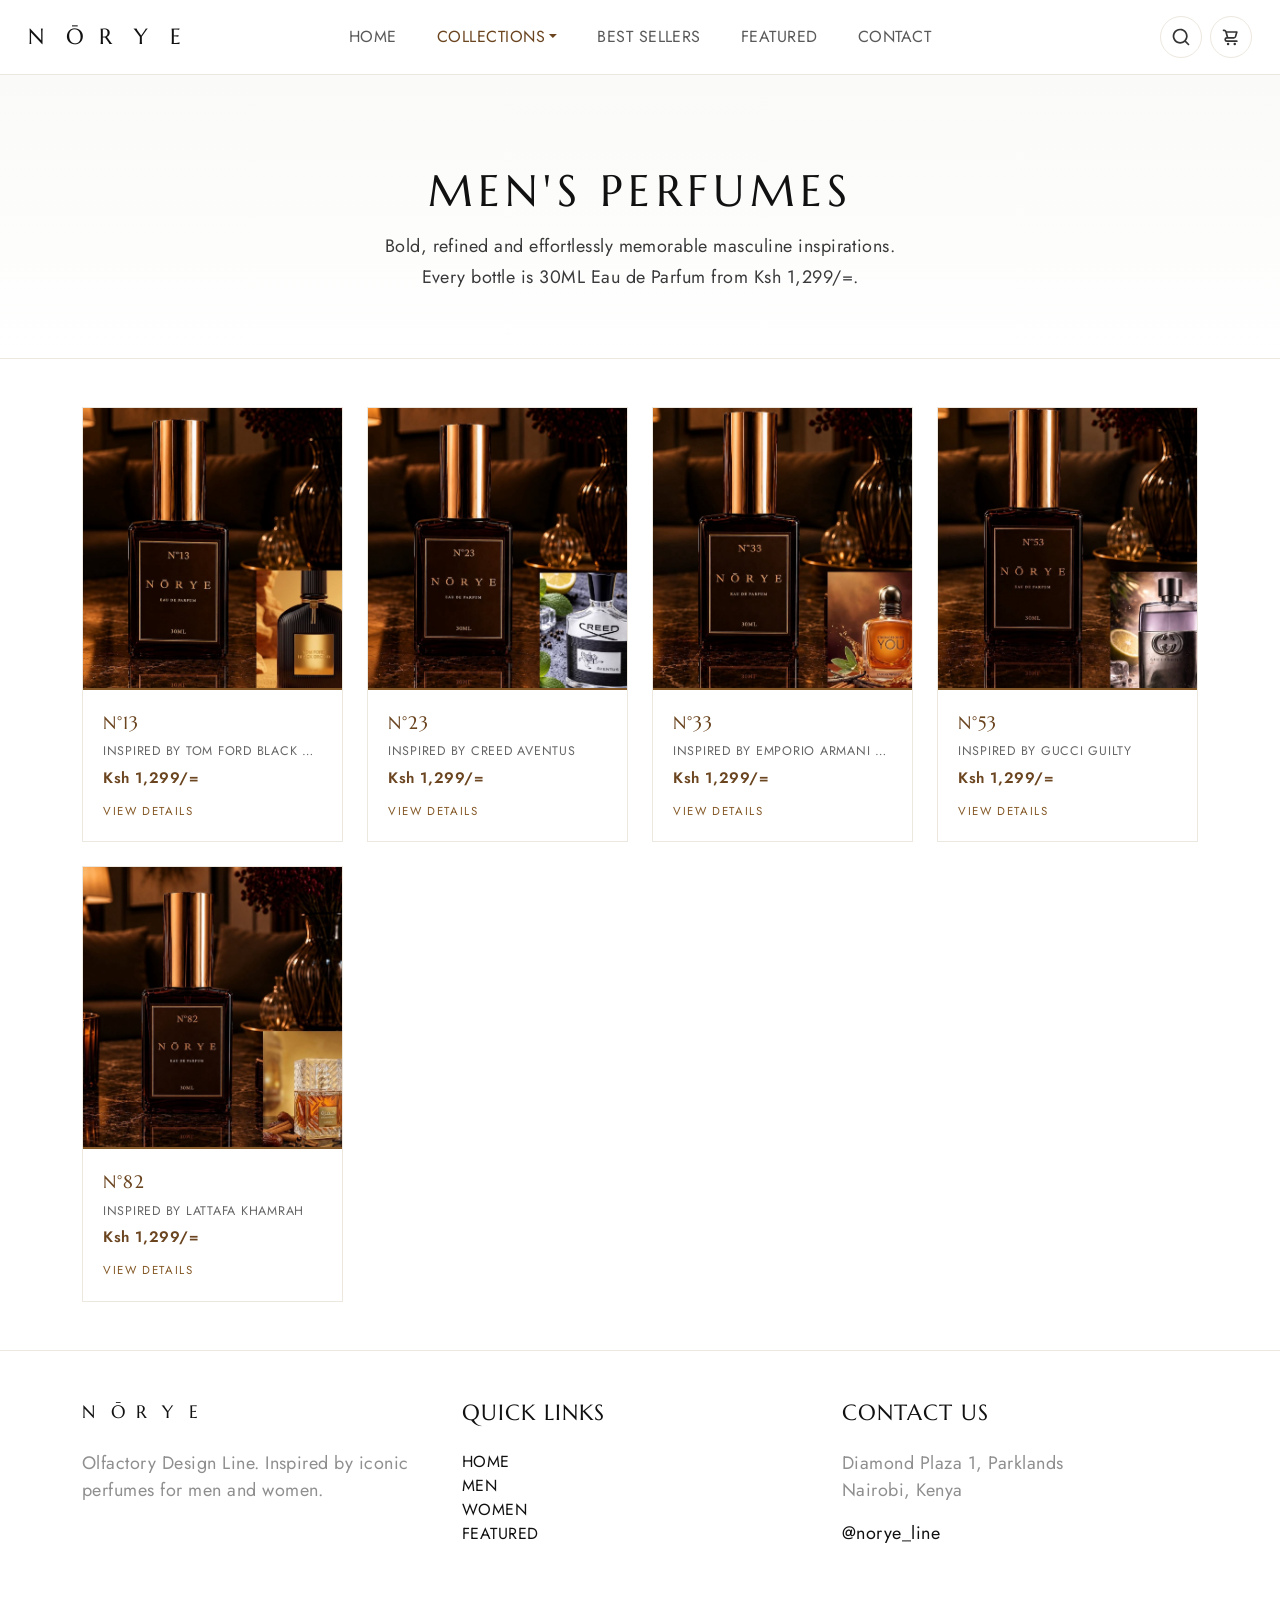
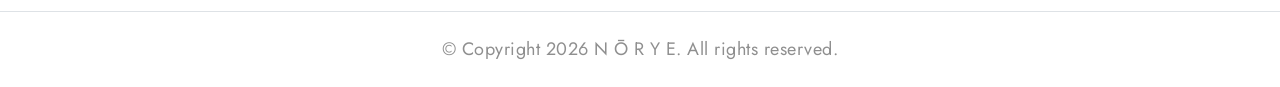
==== men.html @ 37f626be "Fix navbar layout and remove N92 product. Center nav links on one row with logo left and icons right" ====
<!DOCTYPE html>
<html lang="en">

<head>
  <title>Men's Perfumes | N Ō R Y E</title>
  <meta charset="utf-8">
  <meta http-equiv="X-UA-Compatible" content="IE=edge">
  <meta name="viewport" content="width=device-width, initial-scale=1.0">
  <meta name="description" content="Shop N Ō R Y E men's perfumes. Bold, refined inspirations from Ksh 1,299. 30ML Eau de Parfum.">
  <link href="https://cdn.jsdelivr.net/npm/bootstrap@5.3.0-alpha3/dist/css/bootstrap.min.css" rel="stylesheet"
    integrity="sha384-KK94CHFLLe+nY2dmCWGMq91rCGa5gtU4mk92HdvYe+M/SXH301p5ILy+dN9+nJOZ" crossorigin="anonymous">
  <link rel="stylesheet" type="text/css" href="css/vendor.css">
  <link rel="stylesheet" href="https://cdn.jsdelivr.net/npm/swiper@9/swiper-bundle.min.css" />
  <link rel="stylesheet" type="text/css" href="style.css">
  <link rel="preconnect" href="https://fonts.googleapis.com">
  <link rel="preconnect" href="https://fonts.gstatic.com" crossorigin>
  <link href="https://fonts.googleapis.com/css2?family=Jost:ital,wght@0,300;0,400;0,500;0,700;1,300;1,400;1,500;1,700&family=Marcellus&display=swap" rel="stylesheet">
</head>

<body class="collection-page" data-collection="men">
  <svg xmlns="http://www.w3.org/2000/svg" style="display: none;">
    <defs>
      <symbol xmlns="http://www.w3.org/2000/svg" id="cart" viewBox="0 0 24 24">
        <path fill="currentColor" d="M8.5 19a1.5 1.5 0 1 0 1.5 1.5A1.5 1.5 0 0 0 8.5 19ZM19 16H7a1 1 0 0 1 0-2h8.491a3.013 3.013 0 0 0 2.885-2.176l1.585-5.55A1 1 0 0 0 19 5H6.74a3.007 3.007 0 0 0-2.82-2H3a1 1 0 0 0 0 2h.921a1.005 1.005 0 0 1 .962.725l.155.545v.005l1.641 5.742A3 3 0 0 0 7 18h12a1 1 0 0 0 0-2Zm-1.326-9l-1.22 4.274a1.005 1.005 0 0 1-.963.726H8.754l-.255-.892L7.326 7ZM16.5 19a1.5 1.5 0 1 0 1.5 1.5a1.5 1.5 0 0 0-1.5-1.5Z" />
      </symbol>
      <symbol xmlns="http://www.w3.org/2000/svg" id="search" viewBox="0 0 24 24">
        <path fill="currentColor" d="M21.71 20.29L18 16.61A9 9 0 1 0 16.61 18l3.68 3.68a1 1 0 0 0 1.42 0a1 1 0 0 0 0-1.39ZM11 18a7 7 0 1 1 7-7a7 7 0 0 1-7 7Z" />
      </symbol>
      <symbol xmlns="http://www.w3.org/2000/svg" id="instagram" viewBox="0 0 15 15">
        <path fill="none" stroke="currentColor" d="M11 3.5h1M4.5.5h6a4 4 0 0 1 4 4v6a4 4 0 0 1-4 4h-6a4 4 0 0 1-4-4v-6a4 4 0 0 1 4-4Zm3 10a3 3 0 1 1 0-6a3 3 0 0 1 0 6Z" />
      </symbol>
    </defs>
  </svg>

  <div class="search-popup">
    <div class="search-popup-container">
      <button type="button" class="search-popup-close" aria-label="Close search">&times;</button>
      <form role="search" method="get" class="norye-search-form" action="">
        <input type="search" id="search-form" class="form-control" placeholder="Search perfumes..." value="" name="s" />
        <button type="submit" class="search-submit" aria-label="Search">
          <svg width="20" height="20"><use xlink:href="#search"></use></svg>
        </button>
      </form>
      <h5 class="cat-list-title">Browse Scents</h5>
      <ul class="cat-list" id="search-product-list"></ul>
    </div>
  </div>

  <div class="offcanvas offcanvas-end norye-cart-panel" data-bs-scroll="true" data-bs-backdrop="false" tabindex="-1" id="offcanvasCart" aria-labelledby="cartOffcanvasLabel">
    <div class="offcanvas-header">
      <h5 class="offcanvas-title text-uppercase" id="cartOffcanvasLabel">Your Cart</h5>
      <button type="button" class="btn-close" data-bs-dismiss="offcanvas" aria-label="Close"></button>
    </div>
    <div class="offcanvas-body d-flex flex-column">
      <div id="cart-empty" class="text-center py-4">Your cart is empty</div>
      <ul class="list-group mb-3" id="cart-items-list"></ul>
      <div id="cart-footer" class="norye-cart-footer" style="display: none;">
        <form id="cart-checkout-form" class="norye-checkout-form">
          <input type="text" id="checkout-name" class="form-control" placeholder="Full name" required>
          <input type="tel" id="checkout-phone" class="form-control" placeholder="Phone (WhatsApp)" required>
          <input type="text" id="checkout-location" class="form-control" placeholder="Delivery location" required>
          <textarea id="checkout-notes" class="form-control" rows="2" placeholder="Notes (optional)"></textarea>
        </form>
        <p id="checkout-error" class="norye-checkout-error" role="alert"></p>
        <div class="d-flex justify-content-between mb-3 px-1">
          <span>Total (KES)</span>
          <strong id="cart-total">Ksh 0</strong>
        </div>
        <button type="button" id="cart-order-btn" class="btn btn-norye-gold w-100">Order on WhatsApp</button>
      </div>
    </div>
  </div>

  <nav class="navbar navbar-expand-lg bg-light text-uppercase fs-6 p-3 border-bottom align-items-center">
    <div class="container-fluid">
      <div class="norye-navbar-inner">
        <a class="navbar-brand" href="index.html">
          <span class="norye-logo">N <span class="norye-o">Ō</span> R Y E</span>
        </a>
        <ul class="navbar-nav norye-navbar-center d-none d-lg-flex">
          <li class="nav-item"><a class="nav-link" href="index.html#billboard">Home</a></li>
          <li class="nav-item dropdown">
            <a class="nav-link dropdown-toggle active" href="#" role="button" data-bs-toggle="dropdown" aria-expanded="false">Collections</a>
            <ul class="dropdown-menu">
              <li><a class="dropdown-item active" href="men.html">Men</a></li>
              <li><a class="dropdown-item" href="women.html">Women</a></li>
            </ul>
          </li>
          <li class="nav-item"><a class="nav-link" href="index.html#best-sellers">Best Sellers</a></li>
          <li class="nav-item"><a class="nav-link" href="index.html#featured">Featured</a></li>
          <li class="nav-item"><a class="nav-link" href="index.html#footer">Contact</a></li>
        </ul>
        <div class="norye-navbar-actions">
          <button class="navbar-toggler d-lg-none" type="button" data-bs-toggle="offcanvas" data-bs-target="#offcanvasNavbar" aria-controls="offcanvasNavbar">
            <span class="navbar-toggler-icon"></span>
          </button>
          <ul class="list-unstyled d-flex m-0 align-items-center gap-2 norye-nav-actions">
            <li class="norye-nav-action">
              <button type="button" class="norye-nav-btn search-button" aria-label="Search">
                <svg width="20" height="20" viewBox="0 0 24 24"><use xlink:href="#search"></use></svg>
              </button>
            </li>
            <li class="norye-nav-action">
              <button type="button" class="norye-nav-btn" data-bs-toggle="offcanvas" data-bs-target="#offcanvasCart" aria-controls="offcanvasCart" aria-label="Cart">
                <svg width="20" height="20" viewBox="0 0 24 24"><use xlink:href="#cart"></use></svg>
                <span class="norye-nav-badge cart-count"></span>
              </button>
            </li>
          </ul>
        </div>
      </div>
    </div>
    <div class="offcanvas offcanvas-end d-lg-none" tabindex="-1" id="offcanvasNavbar" aria-labelledby="offcanvasNavbarLabel">
      <div class="offcanvas-header">
        <h5 class="offcanvas-title" id="offcanvasNavbarLabel">Menu</h5>
        <button type="button" class="btn-close text-reset" data-bs-dismiss="offcanvas" aria-label="Close"></button>
      </div>
      <div class="offcanvas-body">
        <ul class="navbar-nav gap-1">
          <li class="nav-item"><a class="nav-link" href="index.html#billboard">Home</a></li>
          <li class="nav-item">
            <span class="nav-link text-muted small">Collections</span>
          </li>
          <li class="nav-item ps-3"><a class="nav-link active" href="men.html">Men</a></li>
          <li class="nav-item ps-3"><a class="nav-link" href="women.html">Women</a></li>
          <li class="nav-item"><a class="nav-link" href="index.html#best-sellers">Best Sellers</a></li>
          <li class="nav-item"><a class="nav-link" href="index.html#featured">Featured</a></li>
          <li class="nav-item"><a class="nav-link" href="index.html#footer">Contact</a></li>
        </ul>
      </div>
    </div>
  </nav>

  <section class="norye-collection-hero">
    <div class="container">
      <div class="row justify-content-center text-center">
        <div class="col-lg-8" data-aos="fade-up">
          <h1 class="text-uppercase">Men's Perfumes</h1>
          <p class="mx-auto norye-body-copy">Bold, refined and effortlessly memorable masculine inspirations. Every bottle is 30ML Eau de Parfum from Ksh 1,299/=.</p>
        </div>
      </div>
    </div>
  </section>

  <section class="norye-section">
    <div class="container">
      <div class="row g-4" id="collection-grid"></div>
    </div>
  </section>

  <footer id="footer" class="mt-0 border-top" style="border-color: var(--norye-border) !important;">
    <div class="container">
      <div class="row d-flex flex-wrap justify-content-between py-5">
        <div class="col-md-4 col-sm-6">
          <div class="footer-menu footer-menu-001">
            <div class="footer-intro mb-4">
              <a href="index.html"><span class="norye-logo norye-logo-footer">N <span class="norye-o">Ō</span> R Y E</span></a>
            </div>
            <p>Olfactory Design Line. Inspired by iconic perfumes for men and women.</p>
          </div>
        </div>
        <div class="col-md-4 col-sm-6">
          <div class="footer-menu footer-menu-002">
            <h5 class="widget-title text-uppercase mb-4">Quick Links</h5>
            <ul class="menu-list list-unstyled text-uppercase border-animation-left fs-6">
              <li class="menu-item"><a href="index.html#billboard" class="item-anchor">Home</a></li>
              <li class="menu-item"><a href="men.html" class="item-anchor">Men</a></li>
              <li class="menu-item"><a href="women.html" class="item-anchor">Women</a></li>
              <li class="menu-item"><a href="index.html#featured" class="item-anchor">Featured</a></li>
            </ul>
          </div>
        </div>
        <div class="col-md-4 col-sm-6">
          <div class="footer-menu footer-menu-004 border-animation-left">
            <h5 class="widget-title text-uppercase mb-4">Contact Us</h5>
            <p>Diamond Plaza 1, Parklands<br>Nairobi, Kenya</p>
            <p><a href="https://www.instagram.com/norye_line/" target="_blank" rel="noopener" class="item-anchor">@norye_line</a></p>
          </div>
        </div>
      </div>
    </div>
    <div class="border-top py-4">
      <div class="container">
        <p class="mb-0 text-center">© Copyright 2026 N Ō R Y E. All rights reserved.</p>
      </div>
    </div>
  </footer>

  <script src="js/jquery.min.js"></script>
  <script src="js/plugins.js"></script>
  <script src="js/SmoothScroll.js"></script>
  <script src="https://cdn.jsdelivr.net/npm/bootstrap@5.3.0-alpha3/dist/js/bootstrap.bundle.min.js"
    integrity="sha384-ENjdO4Dr2bkBIFxQpeoTz1HIcje39Wm4jDKdf19U8gI4ddQ3GYNS7NTKfAdVQSZe" crossorigin="anonymous"></script>
  <script src="js/products.js"></script>
  <script src="js/norye.js"></script>
  <script src="js/script.min.js"></script>
</body>

</html>
---- css/vendor.css ----
/*
- Jarallax
- Chocolat
*/

/*--------------------------------------------------------------
/** Jarallax
--------------------------------------------------------------*/
.jarallax {
  position: relative;
  z-index: 0;
  min-height: 420px;
}

.jarallax>.jarallax-img {
  position: absolute;
  object-fit: cover;
  top: 0;
  left: 0;
  width: 100%;
  height: 100%;
  z-index: -1;
}

.jarallax-keep-img {
  position: relative;
  z-index: 0;
}

.jarallax-keep-img>.jarallax-img {
  position: relative;
  display: block;
  max-width: 100%;
  height: auto;
  z-index: -100;
}


/*--------------------------------------------------------------
/** Colorbox Lightbox
--------------------------------------------------------------*/
/*
    Colorbox Core Style:
    The following CSS is consistent between example themes and should not be altered.
*/
#colorbox, #cboxOverlay, #cboxWrapper{position:absolute; top:0; left:0; z-index:9999; overflow:hidden; -webkit-transform: translate3d(0,0,0);}
#cboxWrapper {max-width:none;}
#cboxOverlay{position:fixed; width:100%; height:100%;}
#cboxMiddleLeft, #cboxBottomLeft{clear:left;}
#cboxContent{position:relative;}
#cboxLoadedContent{overflow:auto; -webkit-overflow-scrolling: touch;}
#cboxTitle{margin:0;}
#cboxLoadingOverlay, #cboxLoadingGraphic{position:absolute; top:0; left:0; width:100%; height:100%;}
#cboxPrevious, #cboxNext, #cboxClose, #cboxSlideshow{cursor:pointer;}
.cboxPhoto{float:left; margin:auto; border:0; display:block; max-width:none; -ms-interpolation-mode:bicubic;}
.cboxIframe{width:100%; height:100%; display:block; border:0; padding:0; margin:0;}
#colorbox, #cboxContent, #cboxLoadedContent{box-sizing:content-box; -moz-box-sizing:content-box; -webkit-box-sizing:content-box;}

/* 
    User Style:
    Change the following styles to modify the appearance of Colorbox.  They are
    ordered & tabbed in a way that represents the nesting of the generated HTML.
*/
#cboxOverlay{background:#000;}
#colorbox{outline:0;}
#cboxContent{margin-top:20px;background:#000;}
.cboxIframe{background:#fff;}
#cboxError{padding:50px; border:1px solid #ccc;}
#cboxLoadedContent{border:5px solid #000; background:#fff;}
#cboxTitle{position:absolute; top:-20px; left:0; color:#ccc;}
#cboxCurrent{position:absolute; top:-20px; right:0px; color:#ccc;}
#cboxLoadingGraphic{background:url(../images/colorbox/loading.gif) no-repeat center center;}

/* these elements are buttons, and may need to have additional styles reset to avoid unwanted base styles */
#cboxPrevious, #cboxNext, #cboxSlideshow, #cboxClose {border:0; padding:0; margin:0; overflow:visible; width:auto; background:none; }

/* avoid outlines on :active (mouseclick), but preserve outlines on :focus (tabbed navigating) */
#cboxPrevious:active, #cboxNext:active, #cboxSlideshow:active, #cboxClose:active {outline:0;}

#cboxSlideshow{position:absolute; top:-20px; right:90px; color:#fff;}
#cboxPrevious{position:absolute; top:50%; left:5px; margin-top:-32px; background:url(../images/colorbox/controls.png) no-repeat top left; width:28px; height:65px; text-indent:-9999px;}
#cboxPrevious:hover{background-position:bottom left;}
#cboxNext{position:absolute; top:50%; right:5px; margin-top:-32px; background:url(../images/colorbox/controls.png) no-repeat top right; width:28px; height:65px; text-indent:-9999px;}
#cboxNext:hover{background-position:bottom right;}
#cboxClose{position:absolute; top:5px; right:5px; display:block; background:url(../images/colorbox/controls.png) no-repeat top center; width:38px; height:19px; text-indent:-9999px;}
#cboxClose:hover{background-position:bottom center;}


/* AOS  */

[data-aos][data-aos][data-aos-duration="50"],body[data-aos-duration="50"] [data-aos]{transition-duration:50ms}[data-aos][data-aos][data-aos-delay="50"],body[data-aos-delay="50"] [data-aos]{transition-delay:0}[data-aos][data-aos][data-aos-delay="50"].aos-animate,body[data-aos-delay="50"] [data-aos].aos-animate{transition-delay:50ms}[data-aos][data-aos][data-aos-duration="100"],body[data-aos-duration="100"] [data-aos]{transition-duration:.1s}[data-aos][data-aos][data-aos-delay="100"],body[data-aos-delay="100"] [data-aos]{transition-delay:0}[data-aos][data-aos][data-aos-delay="100"].aos-animate,body[data-aos-delay="100"] [data-aos].aos-animate{transition-delay:.1s}[data-aos][data-aos][data-aos-duration="150"],body[data-aos-duration="150"] [data-aos]{transition-duration:.15s}[data-aos][data-aos][data-aos-delay="150"],body[data-aos-delay="150"] [data-aos]{transition-delay:0}[data-aos][data-aos][data-aos-delay="150"].aos-animate,body[data-aos-delay="150"] [data-aos].aos-animate{transition-delay:.15s}[data-aos][data-aos][data-aos-duration="200"],body[data-aos-duration="200"] [data-aos]{transition-duration:.2s}[data-aos][data-aos][data-aos-delay="200"],body[data-aos-delay="200"] [data-aos]{transition-delay:0}[data-aos][data-aos][data-aos-delay="200"].aos-animate,body[data-aos-delay="200"] [data-aos].aos-animate{transition-delay:.2s}[data-aos][data-aos][data-aos-duration="250"],body[data-aos-duration="250"] [data-aos]{transition-duration:.25s}[data-aos][data-aos][data-aos-delay="250"],body[data-aos-delay="250"] [data-aos]{transition-delay:0}[data-aos][data-aos][data-aos-delay="250"].aos-animate,body[data-aos-delay="250"] [data-aos].aos-animate{transition-delay:.25s}[data-aos][data-aos][data-aos-duration="300"],body[data-aos-duration="300"] [data-aos]{transition-duration:.3s}[data-aos][data-aos][data-aos-delay="300"],body[data-aos-delay="300"] [data-aos]{transition-delay:0}[data-aos][data-aos][data-aos-delay="300"].aos-animate,body[data-aos-delay="300"] [data-aos].aos-animate{transition-delay:.3s}[data-aos][data-aos][data-aos-duration="350"],body[data-aos-duration="350"] [data-aos]{transition-duration:.35s}[data-aos][data-aos][data-aos-delay="350"],body[data-aos-delay="350"] [data-aos]{transition-delay:0}[data-aos][data-aos][data-aos-delay="350"].aos-animate,body[data-aos-delay="350"] [data-aos].aos-animate{transition-delay:.35s}[data-aos][data-aos][data-aos-duration="400"],body[data-aos-duration="400"] [data-aos]{transition-duration:.4s}[data-aos][data-aos][data-aos-delay="400"],body[data-aos-delay="400"] [data-aos]{transition-delay:0}[data-aos][data-aos][data-aos-delay="400"].aos-animate,body[data-aos-delay="400"] [data-aos].aos-animate{transition-delay:.4s}[data-aos][data-aos][data-aos-duration="450"],body[data-aos-duration="450"] [data-aos]{transition-duration:.45s}[data-aos][data-aos][data-aos-delay="450"],body[data-aos-delay="450"] [data-aos]{transition-delay:0}[data-aos][data-aos][data-aos-delay="450"].aos-animate,body[data-aos-delay="450"] [data-aos].aos-animate{transition-delay:.45s}[data-aos][data-aos][data-aos-duration="500"],body[data-aos-duration="500"] [data-aos]{transition-duration:.5s}[data-aos][data-aos][data-aos-delay="500"],body[data-aos-delay="500"] [data-aos]{transition-delay:0}[data-aos][data-aos][data-aos-delay="500"].aos-animate,body[data-aos-delay="500"] [data-aos].aos-animate{transition-delay:.5s}[data-aos][data-aos][data-aos-duration="550"],body[data-aos-duration="550"] [data-aos]{transition-duration:.55s}[data-aos][data-aos][data-aos-delay="550"],body[data-aos-delay="550"] [data-aos]{transition-delay:0}[data-aos][data-aos][data-aos-delay="550"].aos-animate,body[data-aos-delay="550"] [data-aos].aos-animate{transition-delay:.55s}[data-aos][data-aos][data-aos-duration="600"],body[data-aos-duration="600"] [data-aos]{transition-duration:.6s}[data-aos][data-aos][data-aos-delay="600"],body[data-aos-delay="600"] [data-aos]{transition-delay:0}[data-aos][data-aos][data-aos-delay="600"].aos-animate,body[data-aos-delay="600"] [data-aos].aos-animate{transition-delay:.6s}[data-aos][data-aos][data-aos-duration="650"],body[data-aos-duration="650"] [data-aos]{transition-duration:.65s}[data-aos][data-aos][data-aos-delay="650"],body[data-aos-delay="650"] [data-aos]{transition-delay:0}[data-aos][data-aos][data-aos-delay="650"].aos-animate,body[data-aos-delay="650"] [data-aos].aos-animate{transition-delay:.65s}[data-aos][data-aos][data-aos-duration="700"],body[data-aos-duration="700"] [data-aos]{transition-duration:.7s}[data-aos][data-aos][data-aos-delay="700"],body[data-aos-delay="700"] [data-aos]{transition-delay:0}[data-aos][data-aos][data-aos-delay="700"].aos-animate,body[data-aos-delay="700"] [data-aos].aos-animate{transition-delay:.7s}[data-aos][data-aos][data-aos-duration="750"],body[data-aos-duration="750"] [data-aos]{transition-duration:.75s}[data-aos][data-aos][data-aos-delay="750"],body[data-aos-delay="750"] [data-aos]{transition-delay:0}[data-aos][data-aos][data-aos-delay="750"].aos-animate,body[data-aos-delay="750"] [data-aos].aos-animate{transition-delay:.75s}[data-aos][data-aos][data-aos-duration="800"],body[data-aos-duration="800"] [data-aos]{transition-duration:.8s}[data-aos][data-aos][data-aos-delay="800"],body[data-aos-delay="800"] [data-aos]{transition-delay:0}[data-aos][data-aos][data-aos-delay="800"].aos-animate,body[data-aos-delay="800"] [data-aos].aos-animate{transition-delay:.8s}[data-aos][data-aos][data-aos-duration="850"],body[data-aos-duration="850"] [data-aos]{transition-duration:.85s}[data-aos][data-aos][data-aos-delay="850"],body[data-aos-delay="850"] [data-aos]{transition-delay:0}[data-aos][data-aos][data-aos-delay="850"].aos-animate,body[data-aos-delay="850"] [data-aos].aos-animate{transition-delay:.85s}[data-aos][data-aos][data-aos-duration="900"],body[data-aos-duration="900"] [data-aos]{transition-duration:.9s}[data-aos][data-aos][data-aos-delay="900"],body[data-aos-delay="900"] [data-aos]{transition-delay:0}[data-aos][data-aos][data-aos-delay="900"].aos-animate,body[data-aos-delay="900"] [data-aos].aos-animate{transition-delay:.9s}[data-aos][data-aos][data-aos-duration="950"],body[data-aos-duration="950"] [data-aos]{transition-duration:.95s}[data-aos][data-aos][data-aos-delay="950"],body[data-aos-delay="950"] [data-aos]{transition-delay:0}[data-aos][data-aos][data-aos-delay="950"].aos-animate,body[data-aos-delay="950"] [data-aos].aos-animate{transition-delay:.95s}[data-aos][data-aos][data-aos-duration="1000"],body[data-aos-duration="1000"] [data-aos]{transition-duration:1s}[data-aos][data-aos][data-aos-delay="1000"],body[data-aos-delay="1000"] [data-aos]{transition-delay:0}[data-aos][data-aos][data-aos-delay="1000"].aos-animate,body[data-aos-delay="1000"] [data-aos].aos-animate{transition-delay:1s}[data-aos][data-aos][data-aos-duration="1050"],body[data-aos-duration="1050"] [data-aos]{transition-duration:1.05s}[data-aos][data-aos][data-aos-delay="1050"],body[data-aos-delay="1050"] [data-aos]{transition-delay:0}[data-aos][data-aos][data-aos-delay="1050"].aos-animate,body[data-aos-delay="1050"] [data-aos].aos-animate{transition-delay:1.05s}[data-aos][data-aos][data-aos-duration="1100"],body[data-aos-duration="1100"] [data-aos]{transition-duration:1.1s}[data-aos][data-aos][data-aos-delay="1100"],body[data-aos-delay="1100"] [data-aos]{transition-delay:0}[data-aos][data-aos][data-aos-delay="1100"].aos-animate,body[data-aos-delay="1100"] [data-aos].aos-animate{transition-delay:1.1s}[data-aos][data-aos][data-aos-duration="1150"],body[data-aos-duration="1150"] [data-aos]{transition-duration:1.15s}[data-aos][data-aos][data-aos-delay="1150"],body[data-aos-delay="1150"] [data-aos]{transition-delay:0}[data-aos][data-aos][data-aos-delay="1150"].aos-animate,body[data-aos-delay="1150"] [data-aos].aos-animate{transition-delay:1.15s}[data-aos][data-aos][data-aos-duration="1200"],body[data-aos-duration="1200"] [data-aos]{transition-duration:1.2s}[data-aos][data-aos][data-aos-delay="1200"],body[data-aos-delay="1200"] [data-aos]{transition-delay:0}[data-aos][data-aos][data-aos-delay="1200"].aos-animate,body[data-aos-delay="1200"] [data-aos].aos-animate{transition-delay:1.2s}[data-aos][data-aos][data-aos-duration="1250"],body[data-aos-duration="1250"] [data-aos]{transition-duration:1.25s}[data-aos][data-aos][data-aos-delay="1250"],body[data-aos-delay="1250"] [data-aos]{transition-delay:0}[data-aos][data-aos][data-aos-delay="1250"].aos-animate,body[data-aos-delay="1250"] [data-aos].aos-animate{transition-delay:1.25s}[data-aos][data-aos][data-aos-duration="1300"],body[data-aos-duration="1300"] [data-aos]{transition-duration:1.3s}[data-aos][data-aos][data-aos-delay="1300"],body[data-aos-delay="1300"] [data-aos]{transition-delay:0}[data-aos][data-aos][data-aos-delay="1300"].aos-animate,body[data-aos-delay="1300"] [data-aos].aos-animate{transition-delay:1.3s}[data-aos][data-aos][data-aos-duration="1350"],body[data-aos-duration="1350"] [data-aos]{transition-duration:1.35s}[data-aos][data-aos][data-aos-delay="1350"],body[data-aos-delay="1350"] [data-aos]{transition-delay:0}[data-aos][data-aos][data-aos-delay="1350"].aos-animate,body[data-aos-delay="1350"] [data-aos].aos-animate{transition-delay:1.35s}[data-aos][data-aos][data-aos-duration="1400"],body[data-aos-duration="1400"] [data-aos]{transition-duration:1.4s}[data-aos][data-aos][data-aos-delay="1400"],body[data-aos-delay="1400"] [data-aos]{transition-delay:0}[data-aos][data-aos][data-aos-delay="1400"].aos-animate,body[data-aos-delay="1400"] [data-aos].aos-animate{transition-delay:1.4s}[data-aos][data-aos][data-aos-duration="1450"],body[data-aos-duration="1450"] [data-aos]{transition-duration:1.45s}[data-aos][data-aos][data-aos-delay="1450"],body[data-aos-delay="1450"] [data-aos]{transition-delay:0}[data-aos][data-aos][data-aos-delay="1450"].aos-animate,body[data-aos-delay="1450"] [data-aos].aos-animate{transition-delay:1.45s}[data-aos][data-aos][data-aos-duration="1500"],body[data-aos-duration="1500"] [data-aos]{transition-duration:1.5s}[data-aos][data-aos][data-aos-delay="1500"],body[data-aos-delay="1500"] [data-aos]{transition-delay:0}[data-aos][data-aos][data-aos-delay="1500"].aos-animate,body[data-aos-delay="1500"] [data-aos].aos-animate{transition-delay:1.5s}[data-aos][data-aos][data-aos-duration="1550"],body[data-aos-duration="1550"] [data-aos]{transition-duration:1.55s}[data-aos][data-aos][data-aos-delay="1550"],body[data-aos-delay="1550"] [data-aos]{transition-delay:0}[data-aos][data-aos][data-aos-delay="1550"].aos-animate,body[data-aos-delay="1550"] [data-aos].aos-animate{transition-delay:1.55s}[data-aos][data-aos][data-aos-duration="1600"],body[data-aos-duration="1600"] [data-aos]{transition-duration:1.6s}[data-aos][data-aos][data-aos-delay="1600"],body[data-aos-delay="1600"] [data-aos]{transition-delay:0}[data-aos][data-aos][data-aos-delay="1600"].aos-animate,body[data-aos-delay="1600"] [data-aos].aos-animate{transition-delay:1.6s}[data-aos][data-aos][data-aos-duration="1650"],body[data-aos-duration="1650"] [data-aos]{transition-duration:1.65s}[data-aos][data-aos][data-aos-delay="1650"],body[data-aos-delay="1650"] [data-aos]{transition-delay:0}[data-aos][data-aos][data-aos-delay="1650"].aos-animate,body[data-aos-delay="1650"] [data-aos].aos-animate{transition-delay:1.65s}[data-aos][data-aos][data-aos-duration="1700"],body[data-aos-duration="1700"] [data-aos]{transition-duration:1.7s}[data-aos][data-aos][data-aos-delay="1700"],body[data-aos-delay="1700"] [data-aos]{transition-delay:0}[data-aos][data-aos][data-aos-delay="1700"].aos-animate,body[data-aos-delay="1700"] [data-aos].aos-animate{transition-delay:1.7s}[data-aos][data-aos][data-aos-duration="1750"],body[data-aos-duration="1750"] [data-aos]{transition-duration:1.75s}[data-aos][data-aos][data-aos-delay="1750"],body[data-aos-delay="1750"] [data-aos]{transition-delay:0}[data-aos][data-aos][data-aos-delay="1750"].aos-animate,body[data-aos-delay="1750"] [data-aos].aos-animate{transition-delay:1.75s}[data-aos][data-aos][data-aos-duration="1800"],body[data-aos-duration="1800"] [data-aos]{transition-duration:1.8s}[data-aos][data-aos][data-aos-delay="1800"],body[data-aos-delay="1800"] [data-aos]{transition-delay:0}[data-aos][data-aos][data-aos-delay="1800"].aos-animate,body[data-aos-delay="1800"] [data-aos].aos-animate{transition-delay:1.8s}[data-aos][data-aos][data-aos-duration="1850"],body[data-aos-duration="1850"] [data-aos]{transition-duration:1.85s}[data-aos][data-aos][data-aos-delay="1850"],body[data-aos-delay="1850"] [data-aos]{transition-delay:0}[data-aos][data-aos][data-aos-delay="1850"].aos-animate,body[data-aos-delay="1850"] [data-aos].aos-animate{transition-delay:1.85s}[data-aos][data-aos][data-aos-duration="1900"],body[data-aos-duration="1900"] [data-aos]{transition-duration:1.9s}[data-aos][data-aos][data-aos-delay="1900"],body[data-aos-delay="1900"] [data-aos]{transition-delay:0}[data-aos][data-aos][data-aos-delay="1900"].aos-animate,body[data-aos-delay="1900"] [data-aos].aos-animate{transition-delay:1.9s}[data-aos][data-aos][data-aos-duration="1950"],body[data-aos-duration="1950"] [data-aos]{transition-duration:1.95s}[data-aos][data-aos][data-aos-delay="1950"],body[data-aos-delay="1950"] [data-aos]{transition-delay:0}[data-aos][data-aos][data-aos-delay="1950"].aos-animate,body[data-aos-delay="1950"] [data-aos].aos-animate{transition-delay:1.95s}[data-aos][data-aos][data-aos-duration="2000"],body[data-aos-duration="2000"] [data-aos]{transition-duration:2s}[data-aos][data-aos][data-aos-delay="2000"],body[data-aos-delay="2000"] [data-aos]{transition-delay:0}[data-aos][data-aos][data-aos-delay="2000"].aos-animate,body[data-aos-delay="2000"] [data-aos].aos-animate{transition-delay:2s}[data-aos][data-aos][data-aos-duration="2050"],body[data-aos-duration="2050"] [data-aos]{transition-duration:2.05s}[data-aos][data-aos][data-aos-delay="2050"],body[data-aos-delay="2050"] [data-aos]{transition-delay:0}[data-aos][data-aos][data-aos-delay="2050"].aos-animate,body[data-aos-delay="2050"] [data-aos].aos-animate{transition-delay:2.05s}[data-aos][data-aos][data-aos-duration="2100"],body[data-aos-duration="2100"] [data-aos]{transition-duration:2.1s}[data-aos][data-aos][data-aos-delay="2100"],body[data-aos-delay="2100"] [data-aos]{transition-delay:0}[data-aos][data-aos][data-aos-delay="2100"].aos-animate,body[data-aos-delay="2100"] [data-aos].aos-animate{transition-delay:2.1s}[data-aos][data-aos][data-aos-duration="2150"],body[data-aos-duration="2150"] [data-aos]{transition-duration:2.15s}[data-aos][data-aos][data-aos-delay="2150"],body[data-aos-delay="2150"] [data-aos]{transition-delay:0}[data-aos][data-aos][data-aos-delay="2150"].aos-animate,body[data-aos-delay="2150"] [data-aos].aos-animate{transition-delay:2.15s}[data-aos][data-aos][data-aos-duration="2200"],body[data-aos-duration="2200"] [data-aos]{transition-duration:2.2s}[data-aos][data-aos][data-aos-delay="2200"],body[data-aos-delay="2200"] [data-aos]{transition-delay:0}[data-aos][data-aos][data-aos-delay="2200"].aos-animate,body[data-aos-delay="2200"] [data-aos].aos-animate{transition-delay:2.2s}[data-aos][data-aos][data-aos-duration="2250"],body[data-aos-duration="2250"] [data-aos]{transition-duration:2.25s}[data-aos][data-aos][data-aos-delay="2250"],body[data-aos-delay="2250"] [data-aos]{transition-delay:0}[data-aos][data-aos][data-aos-delay="2250"].aos-animate,body[data-aos-delay="2250"] [data-aos].aos-animate{transition-delay:2.25s}[data-aos][data-aos][data-aos-duration="2300"],body[data-aos-duration="2300"] [data-aos]{transition-duration:2.3s}[data-aos][data-aos][data-aos-delay="2300"],body[data-aos-delay="2300"] [data-aos]{transition-delay:0}[data-aos][data-aos][data-aos-delay="2300"].aos-animate,body[data-aos-delay="2300"] [data-aos].aos-animate{transition-delay:2.3s}[data-aos][data-aos][data-aos-duration="2350"],body[data-aos-duration="2350"] [data-aos]{transition-duration:2.35s}[data-aos][data-aos][data-aos-delay="2350"],body[data-aos-delay="2350"] [data-aos]{transition-delay:0}[data-aos][data-aos][data-aos-delay="2350"].aos-animate,body[data-aos-delay="2350"] [data-aos].aos-animate{transition-delay:2.35s}[data-aos][data-aos][data-aos-duration="2400"],body[data-aos-duration="2400"] [data-aos]{transition-duration:2.4s}[data-aos][data-aos][data-aos-delay="2400"],body[data-aos-delay="2400"] [data-aos]{transition-delay:0}[data-aos][data-aos][data-aos-delay="2400"].aos-animate,body[data-aos-delay="2400"] [data-aos].aos-animate{transition-delay:2.4s}[data-aos][data-aos][data-aos-duration="2450"],body[data-aos-duration="2450"] [data-aos]{transition-duration:2.45s}[data-aos][data-aos][data-aos-delay="2450"],body[data-aos-delay="2450"] [data-aos]{transition-delay:0}[data-aos][data-aos][data-aos-delay="2450"].aos-animate,body[data-aos-delay="2450"] [data-aos].aos-animate{transition-delay:2.45s}[data-aos][data-aos][data-aos-duration="2500"],body[data-aos-duration="2500"] [data-aos]{transition-duration:2.5s}[data-aos][data-aos][data-aos-delay="2500"],body[data-aos-delay="2500"] [data-aos]{transition-delay:0}[data-aos][data-aos][data-aos-delay="2500"].aos-animate,body[data-aos-delay="2500"] [data-aos].aos-animate{transition-delay:2.5s}[data-aos][data-aos][data-aos-duration="2550"],body[data-aos-duration="2550"] [data-aos]{transition-duration:2.55s}[data-aos][data-aos][data-aos-delay="2550"],body[data-aos-delay="2550"] [data-aos]{transition-delay:0}[data-aos][data-aos][data-aos-delay="2550"].aos-animate,body[data-aos-delay="2550"] [data-aos].aos-animate{transition-delay:2.55s}[data-aos][data-aos][data-aos-duration="2600"],body[data-aos-duration="2600"] [data-aos]{transition-duration:2.6s}[data-aos][data-aos][data-aos-delay="2600"],body[data-aos-delay="2600"] [data-aos]{transition-delay:0}[data-aos][data-aos][data-aos-delay="2600"].aos-animate,body[data-aos-delay="2600"] [data-aos].aos-animate{transition-delay:2.6s}[data-aos][data-aos][data-aos-duration="2650"],body[data-aos-duration="2650"] [data-aos]{transition-duration:2.65s}[data-aos][data-aos][data-aos-delay="2650"],body[data-aos-delay="2650"] [data-aos]{transition-delay:0}[data-aos][data-aos][data-aos-delay="2650"].aos-animate,body[data-aos-delay="2650"] [data-aos].aos-animate{transition-delay:2.65s}[data-aos][data-aos][data-aos-duration="2700"],body[data-aos-duration="2700"] [data-aos]{transition-duration:2.7s}[data-aos][data-aos][data-aos-delay="2700"],body[data-aos-delay="2700"] [data-aos]{transition-delay:0}[data-aos][data-aos][data-aos-delay="2700"].aos-animate,body[data-aos-delay="2700"] [data-aos].aos-animate{transition-delay:2.7s}[data-aos][data-aos][data-aos-duration="2750"],body[data-aos-duration="2750"] [data-aos]{transition-duration:2.75s}[data-aos][data-aos][data-aos-delay="2750"],body[data-aos-delay="2750"] [data-aos]{transition-delay:0}[data-aos][data-aos][data-aos-delay="2750"].aos-animate,body[data-aos-delay="2750"] [data-aos].aos-animate{transition-delay:2.75s}[data-aos][data-aos][data-aos-duration="2800"],body[data-aos-duration="2800"] [data-aos]{transition-duration:2.8s}[data-aos][data-aos][data-aos-delay="2800"],body[data-aos-delay="2800"] [data-aos]{transition-delay:0}[data-aos][data-aos][data-aos-delay="2800"].aos-animate,body[data-aos-delay="2800"] [data-aos].aos-animate{transition-delay:2.8s}[data-aos][data-aos][data-aos-duration="2850"],body[data-aos-duration="2850"] [data-aos]{transition-duration:2.85s}[data-aos][data-aos][data-aos-delay="2850"],body[data-aos-delay="2850"] [data-aos]{transition-delay:0}[data-aos][data-aos][data-aos-delay="2850"].aos-animate,body[data-aos-delay="2850"] [data-aos].aos-animate{transition-delay:2.85s}[data-aos][data-aos][data-aos-duration="2900"],body[data-aos-duration="2900"] [data-aos]{transition-duration:2.9s}[data-aos][data-aos][data-aos-delay="2900"],body[data-aos-delay="2900"] [data-aos]{transition-delay:0}[data-aos][data-aos][data-aos-delay="2900"].aos-animate,body[data-aos-delay="2900"] [data-aos].aos-animate{transition-delay:2.9s}[data-aos][data-aos][data-aos-duration="2950"],body[data-aos-duration="2950"] [data-aos]{transition-duration:2.95s}[data-aos][data-aos][data-aos-delay="2950"],body[data-aos-delay="2950"] [data-aos]{transition-delay:0}[data-aos][data-aos][data-aos-delay="2950"].aos-animate,body[data-aos-delay="2950"] [data-aos].aos-animate{transition-delay:2.95s}[data-aos][data-aos][data-aos-duration="3000"],body[data-aos-duration="3000"] [data-aos]{transition-duration:3s}[data-aos][data-aos][data-aos-delay="3000"],body[data-aos-delay="3000"] [data-aos]{transition-delay:0}[data-aos][data-aos][data-aos-delay="3000"].aos-animate,body[data-aos-delay="3000"] [data-aos].aos-animate{transition-delay:3s}[data-aos][data-aos][data-aos-easing=linear],body[data-aos-easing=linear] [data-aos]{transition-timing-function:cubic-bezier(.25,.25,.75,.75)}[data-aos][data-aos][data-aos-easing=ease],body[data-aos-easing=ease] [data-aos]{transition-timing-function:ease}[data-aos][data-aos][data-aos-easing=ease-in],body[data-aos-easing=ease-in] [data-aos]{transition-timing-function:ease-in}[data-aos][data-aos][data-aos-easing=ease-out],body[data-aos-easing=ease-out] [data-aos]{transition-timing-function:ease-out}[data-aos][data-aos][data-aos-easing=ease-in-out],body[data-aos-easing=ease-in-out] [data-aos]{transition-timing-function:ease-in-out}[data-aos][data-aos][data-aos-easing=ease-in-back],body[data-aos-easing=ease-in-back] [data-aos]{transition-timing-function:cubic-bezier(.6,-.28,.735,.045)}[data-aos][data-aos][data-aos-easing=ease-out-back],body[data-aos-easing=ease-out-back] [data-aos]{transition-timing-function:cubic-bezier(.175,.885,.32,1.275)}[data-aos][data-aos][data-aos-easing=ease-in-out-back],body[data-aos-easing=ease-in-out-back] [data-aos]{transition-timing-function:cubic-bezier(.68,-.55,.265,1.55)}[data-aos][data-aos][data-aos-easing=ease-in-sine],body[data-aos-easing=ease-in-sine] [data-aos]{transition-timing-function:cubic-bezier(.47,0,.745,.715)}[data-aos][data-aos][data-aos-easing=ease-out-sine],body[data-aos-easing=ease-out-sine] [data-aos]{transition-timing-function:cubic-bezier(.39,.575,.565,1)}[data-aos][data-aos][data-aos-easing=ease-in-out-sine],body[data-aos-easing=ease-in-out-sine] [data-aos]{transition-timing-function:cubic-bezier(.445,.05,.55,.95)}[data-aos][data-aos][data-aos-easing=ease-in-quad],body[data-aos-easing=ease-in-quad] [data-aos]{transition-timing-function:cubic-bezier(.55,.085,.68,.53)}[data-aos][data-aos][data-aos-easing=ease-out-quad],body[data-aos-easing=ease-out-quad] [data-aos]{transition-timing-function:cubic-bezier(.25,.46,.45,.94)}[data-aos][data-aos][data-aos-easing=ease-in-out-quad],body[data-aos-easing=ease-in-out-quad] [data-aos]{transition-timing-function:cubic-bezier(.455,.03,.515,.955)}[data-aos][data-aos][data-aos-easing=ease-in-cubic],body[data-aos-easing=ease-in-cubic] [data-aos]{transition-timing-function:cubic-bezier(.55,.085,.68,.53)}[data-aos][data-aos][data-aos-easing=ease-out-cubic],body[data-aos-easing=ease-out-cubic] [data-aos]{transition-timing-function:cubic-bezier(.25,.46,.45,.94)}[data-aos][data-aos][data-aos-easing=ease-in-out-cubic],body[data-aos-easing=ease-in-out-cubic] [data-aos]{transition-timing-function:cubic-bezier(.455,.03,.515,.955)}[data-aos][data-aos][data-aos-easing=ease-in-quart],body[data-aos-easing=ease-in-quart] [data-aos]{transition-timing-function:cubic-bezier(.55,.085,.68,.53)}[data-aos][data-aos][data-aos-easing=ease-out-quart],body[data-aos-easing=ease-out-quart] [data-aos]{transition-timing-function:cubic-bezier(.25,.46,.45,.94)}[data-aos][data-aos][data-aos-easing=ease-in-out-quart],body[data-aos-easing=ease-in-out-quart] [data-aos]{transition-timing-function:cubic-bezier(.455,.03,.515,.955)}[data-aos^=fade][data-aos^=fade]{opacity:0;transition-property:opacity,transform}[data-aos^=fade][data-aos^=fade].aos-animate{opacity:1;transform:translateZ(0)}[data-aos=fade-up]{transform:translate3d(0,100px,0)}[data-aos=fade-down]{transform:translate3d(0,-100px,0)}[data-aos=fade-right]{transform:translate3d(-100px,0,0)}[data-aos=fade-left]{transform:translate3d(100px,0,0)}[data-aos=fade-up-right]{transform:translate3d(-100px,100px,0)}[data-aos=fade-up-left]{transform:translate3d(100px,100px,0)}[data-aos=fade-down-right]{transform:translate3d(-100px,-100px,0)}[data-aos=fade-down-left]{transform:translate3d(100px,-100px,0)}[data-aos^=zoom][data-aos^=zoom]{opacity:0;transition-property:opacity,transform}[data-aos^=zoom][data-aos^=zoom].aos-animate{opacity:1;transform:translateZ(0) scale(1)}[data-aos=zoom-in]{transform:scale(.6)}[data-aos=zoom-in-up]{transform:translate3d(0,100px,0) scale(.6)}[data-aos=zoom-in-down]{transform:translate3d(0,-100px,0) scale(.6)}[data-aos=zoom-in-right]{transform:translate3d(-100px,0,0) scale(.6)}[data-aos=zoom-in-left]{transform:translate3d(100px,0,0) scale(.6)}[data-aos=zoom-out]{transform:scale(1.2)}[data-aos=zoom-out-up]{transform:translate3d(0,100px,0) scale(1.2)}[data-aos=zoom-out-down]{transform:translate3d(0,-100px,0) scale(1.2)}[data-aos=zoom-out-right]{transform:translate3d(-100px,0,0) scale(1.2)}[data-aos=zoom-out-left]{transform:translate3d(100px,0,0) scale(1.2)}[data-aos^=slide][data-aos^=slide]{transition-property:transform}[data-aos^=slide][data-aos^=slide].aos-animate{transform:translateZ(0)}[data-aos=slide-up]{transform:translate3d(0,100%,0)}[data-aos=slide-down]{transform:translate3d(0,-100%,0)}[data-aos=slide-right]{transform:translate3d(-100%,0,0)}[data-aos=slide-left]{transform:translate3d(100%,0,0)}[data-aos^=flip][data-aos^=flip]{backface-visibility:hidden;transition-property:transform}[data-aos=flip-left]{transform:perspective(2500px) rotateY(-100deg)}[data-aos=flip-left].aos-animate{transform:perspective(2500px) rotateY(0)}[data-aos=flip-right]{transform:perspective(2500px) rotateY(100deg)}[data-aos=flip-right].aos-animate{transform:perspective(2500px) rotateY(0)}[data-aos=flip-up]{transform:perspective(2500px) rotateX(-100deg)}[data-aos=flip-up].aos-animate{transform:perspective(2500px) rotateX(0)}[data-aos=flip-down]{transform:perspective(2500px) rotateX(100deg)}[data-aos=flip-down].aos-animate{transform:perspective(2500px) rotateX(0)}
---- style.css ----
/*
Theme Name: N Ō R Y E - Olfactory Design Line
Theme URI: https://www.instagram.com/norye_line/
Author: N Ō R Y E
Description: N Ō R Y E fragrance storefront based on Kaira template by TemplatesJungle.
Version: 2.0
*/

/*--------------------------------------------------------------
This is main CSS file that contains custom style rules used in this template
--------------------------------------------------------------*/

/*------------------------------------*\
    Table of contents
\*------------------------------------*/

/*------------------------------------------------
CSS STRUCTURE:

1. VARIABLES
2. GENERAL TYPOGRAPHY

--------------------------------------------------------------*/
body {
  --heading-font: "Marcellus", Roboto, sans-serif;
  --heading-font-weight: 400;
  --heading-color: #111;
  --heading-line-height: 1.24;

  --swiper-theme-color: #8C907E;

  /* bootstrap */
  --bs-body-font-family: "Jost", Roboto, sans-serif;
  --bs-body-font-size: 18px;
  --bs-body-font-weight: 400;
  --bs-body-line-height: 1.5;
  --bs-body-color: #8f8f8f;
  --bs-body-color-rgb: 143, 143, 143;

  --bs-primary: #8C907E;
  --bs-secondary: #6c757d;
  --bs-black: #111;
  --bs-light: #F1F1F0;
  --bs-dark: #212529;
  --bs-gray: #9aa1a7;
  --bs-gray-dark: #51565b;

  --bs-primary-rgb: 140, 144, 126;
  --bs-secondary-rgb: 108, 117, 125;
  --bs-black-rgb: 17, 17, 17;
  --bs-light-rgb: 241, 241, 240;
  --bs-dark-rgb: 33, 37, 41;

  --bs-link-color: #111;
  --bs-link-color-rgb: 17, 17, 17;
  --bs-link-decoration: underline;
  --bs-link-hover-color: #111;
  --bs-link-hover-color-rgb: 17, 17, 17;
}

body {
  letter-spacing: 0.03rem;
}

h1,
.h1,
h2,
.h2,
h3,
.h3,
h4,
.h4,
h5,
.h5,
h6,
.h6 {
  font-family: var(--heading-font);
  font-weight: var(--heading-font-weight);
  color: var(--heading-color);
  line-height: var(--heading-line-height);
}

h1.light,
.h1,
h2.light,
.h2,
h3.light,
.h3,
h4.light,
.h4,
h5.light,
.h5,
h6.light,
.h6 {
  color: var(--light-color);
}

h1,
h2,
h3 {
  margin: 25px 0;
}

h5,
h6 {
  letter-spacing: 1px;
}

h1,
.h1 {
  font-size: 4.5rem;
}

h2,
.h2 {
  font-size: 3.6rem;
}

h3,
.h3 {
  font-size: 2.8rem;
}

h4,
.h4 {
  font-size: 1.8rem;
}

h5,
.h5 {
  font-size: 1.4rem;
}

h6,
.h6 {
  font-size: 1rem;
}

a {
  text-decoration: none;
}

/* container fluid */
.container-fluid {
  /* width: 98%; */
  max-width: 1800px;
}

/* Dropdown */
.dropdown-menu {
  --bs-dropdown-border-radius: 0;
  --bs-dropdown-border-width: 0;
}

.dropdown-item {
  --bs-dropdown-item-padding-y: 0.25rem;
  --bs-dropdown-item-padding-x: 1rem;
  --bs-dropdown-link-color: var(--bs-black);
  --bs-dropdown-item-border-radius: 0;
}

.dropdown-item.active,
.dropdown-item:active {
  --bs-dropdown-link-active-color: var(--bs-light);
  --bs-dropdown-link-active-bg: var(--bs-black);
}

/* list group */
.list-group-item {
  --bs-list-group-item-padding-x: 0;
  --bs-list-group-border-width: 0;
}

/* btn */
.btn {
  --bs-btn-border-radius: 0;
}

.btn-primary {
  --bs-btn-color: #fff;
  --bs-btn-bg: #8C907E;
  --bs-btn-border-color: #8C907E;
  --bs-btn-hover-color: #fff;
  --bs-btn-hover-bg: #5e624e;
  --bs-btn-hover-border-color: #5e624e;
  --bs-btn-focus-shadow-rgb: 49, 132, 253;
  --bs-btn-active-color: #fff;
  --bs-btn-active-bg: #5e624e;
  --bs-btn-active-border-color: #5e624e;
  --bs-btn-active-shadow: inset 0 3px 5px rgba(0, 0, 0, 0.125);
  --bs-btn-disabled-color: #fff;
  --bs-btn-disabled-bg: #8C907E;
  --bs-btn-disabled-border-color: #8C907E;
}

.pagination {
  --bs-pagination-active-bg: var(--bs-black);
  --bs-pagination-border-width: 0;
  --bs-pagination-border-radius: 0;
}

/* breadcrumb */
.breadcrumb {
  --bs-breadcrumb-item-padding-x: 1em;
}

/* text white */
.text-white {
  --heading-color: var(--bs-light);
  --bs-breadcrumb-item-active-color: var(--bs-light);
  --bs-breadcrumb-divider-color: var(--bs-light);
  --bs-link-color-rgb: var(--bs-light-rgb);
  --bs-link-hover-color-rgb: var(--bs-light-rgb);
}

.text-white .nav-link {
  --bs-nav-link-color: var(--bs-light);
  --bs-nav-link-hover-color: var(--bs-light);
  --bs-nav-link-active-color: var(--bs-light);
  --bs-navbar-active-color: var(--bs-light);
}

/* accordion */
.accordion {
  --bs-accordion-border-width: 0;
  --bs-accordion-border-radius: 0;
  --bs-accordion-inner-border-radius: 0;
  --bs-accordion-btn-padding-x: 0;
  --bs-accordion-btn-padding-y: 0.1rem;
  --bs-accordion-btn-color: var(--bs-dark);
  --bs-accordion-btn-bg: transparent;
  --bs-accordion-btn-focus-border-color: var(--bs-dark);
  --bs-accordion-btn-focus-box-shadow: none;
  --bs-accordion-body-padding-x: 0;
  --bs-accordion-body-padding-y: 0.1rem;
  --bs-accordion-active-color: transparent;
  --bs-accordion-active-bg: transparent;
}

/* form control */
.form-control:focus {
  border-color: #ccc;
  box-shadow: 0 0 0 0.25rem rgba(200, 200, 200, .25);
}

/* dark theme */
[data-bs-theme=dark] body {
  color-scheme: dark;

  --heading-color: #fff;
  --bs-link-color: #fff;
  --bs-link-hover-color: #fff;
  --bs-link-color-rgb: 255, 255, 255;
  --bs-link-hover-color-rgb: 255, 255, 255;
  --bs-body-color: #d1d1d1;
  --bs-body-bg: #111;
  --bs-body-bg-rgb: 17, 17, 41;
}

[data-bs-theme=dark] .dropdown-item {
  --bs-dropdown-link-color: var(--bs-light);
  --bs-dropdown-link-hover-color: var(--bs-white);
}

[data-bs-theme=dark] .bg-white,
[data-bs-theme=dark] .bg-light {
  --bs-bg-opacity: 0.1;
}

/* end of Bootstrap Color Theme */

/* preloader */
.preloader {
  position: fixed;
  z-index: 99;
  background: #111;
  width: 100vw;
  height: 100vh;
  display: flex;
  align-items: center;
  justify-content: center;
  transition: height 0.8s cubic-bezier(0.075, 0.82, 0.165, 1);
}

.preloader.loaded {
  height: 0;
  overflow: hidden;
  pointer-events: none;
  visibility: hidden;
}

.norye-preloader-brand {
  display: flex;
  align-items: center;
  gap: 0.4rem;
  font-family: var(--heading-font);
  font-size: clamp(2rem, 6vw, 3.25rem);
  letter-spacing: 0.18em;
}

.norye-preloader-letter {
  opacity: 0;
  transform: translateY(28px);
  animation: noryePreloaderLetter 0.55s cubic-bezier(0.22, 1, 0.36, 1) forwards;
}

.norye-preloader-letter:nth-child(1) { animation-delay: 0.08s; }
.norye-preloader-letter:nth-child(2) { animation-delay: 0.16s; }
.norye-preloader-letter:nth-child(3) { animation-delay: 0.24s; }
.norye-preloader-letter:nth-child(4) { animation-delay: 0.32s; }
.norye-preloader-letter:nth-child(5) { animation-delay: 0.4s; }

.norye-preloader-o {
  color: var(--norye-gold);
}

@keyframes noryePreloaderLetter {
  to {
    opacity: 1;
    transform: translateY(0);
  }
}

body.homepage.norye-loading > :not(.preloader) {
  opacity: 0;
}

body.homepage.norye-ready > :not(.preloader) {
  opacity: 1;
  transition: opacity 0.55s ease 0.05s;
}

body.homepage.norye-loading {
  overflow: hidden;
}

/* navbar */
.navbar.fixed-top {
  transition: background-color 0.6s ease-out;
}

/* slideshow */
.slideshow {
  overflow: hidden;
}

/* .slideshow .swiper-slide {
  background-position-x: -300px;
  transition: background-position-x 1.6s ease-out;
  background-repeat: no-repeat;background-size: cover;
}
.slideshow .swiper-slide.swiper-slide-active {
  background-position-x: 0px;
} */
.slideshow .swiper-slide {
  /* background-size: 100%; */
  background-position: center;
  background-origin: padding-box;
  background-repeat: no-repeat;
  background-size: cover;
  transition: background-size 1s ease-in-out;
}

/* .slideshow .swiper-slide.swiper-slide-active {
  background-size: 120%;
} */

/* fade in */
.slideshow.fade-in .swiper-slide .banner-content {
  opacity: 0;
  transition: opacity 0.3s ease-out;
  transition-delay: 600ms;
}

.slideshow.fade-in .swiper-slide.swiper-slide-active .banner-content {
  opacity: 1;
}

/* slide in */
.slide-in .swiper-slide .banner-content h2,
.slide-in .swiper-slide .banner-content p,
.slide-in .swiper-slide .banner-content .btn {
  display: inline-block;
  opacity: 0;
  transform: translate3d(0, 50px, 0);
  transition: opacity 0.6s ease-out, transform 0.6s ease-out;
}

.slide-in .swiper-slide .banner-content h2 {
  transition-delay: 600ms;
}

.slide-in .swiper-slide .banner-content p {
  transition-delay: 800ms;
}

.slide-in .swiper-slide .banner-content .btn {
  transition-delay: 1000ms;
}

.slide-in .swiper-slide.swiper-slide-active .banner-content h2,
.slide-in .swiper-slide.swiper-slide-active .banner-content p,
.slide-in .swiper-slide.swiper-slide-active .banner-content .btn {
  opacity: 1;
  transform: translate3d(0, 0, 0);
}

/* swiper slide-clip */
.slide-clip .swiper-slide .image-holder img {
  transform: scale(1.2);
  transition: transform 1s ease-in-out;
}

.slide-clip .swiper-slide.swiper-slide-active .image-holder img {
  transform: scale(1);
}

.slide-clip .swiper-slide .image-holder {
  clip-path: inset(100% 0 0 0);
  display: block;
}

.slide-clip .swiper-slide.swiper-slide-active .image-holder {
  animation: 1s slide-clip forwards;
}

.slide-clip .swiper-slide.swiper-slide-prev .image-holder,
.slide-clip .swiper-slide.swiper-slide-next .image-holder {
  animation: 1s slide-down;
}

@keyframes slide-clip {
  0% {
    clip-path: inset(100% 0 0 0);
  }

  100% {
    clip-path: inset(0 0 0 0);
  }
}

@keyframes slide-down {
  0% {
    clip-path: inset(0 0 0 0);
  }

  100% {
    clip-path: inset(100% 0 0 0);
  }
}


/* swipe animation */
.swipe-up {
  clip-path: inset(0 0 100% 0);
  display: block;
}

.aos-animate .swipe-up {
  animation: 1s swipe-up forwards;
}

/*.down-leave-active { animation: 1s down-leave; }*/
@keyframes swipe-up {
  0% {
    clip-path: inset(0 0 100% 0);
  }

  100% {
    clip-path: inset(0);
  }
}

/* polygon */
.polygon {
  clip-path: polygon(0 0, 100% 0, 100% 20%, 100% 100%, 80% 100%, 20% 100%, 0 100%, 0% 20%);
}

.aos-animate .polygon {
  animation: 1s polygon forwards;
}

@keyframes polygon {
  0% {
    clip-path: polygon(0 0, 100% 0, 100% 20%, 100% 100%, 80% 100%, 20% 100%, 0 100%, 0% 20%);
  }

  100% {
    clip-path: polygon(20% 0%, 80% 0%, 100% 20%, 100% 80%, 80% 100%, 20% 100%, 0% 80%, 0% 20%);
  }
}

/* open-up */
.open-up {
  clip-path: inset(48% 34% 36% 35%);
}

.aos-animate.open-up {
  animation: 1s open-up forwards;
}

@keyframes open-up {
  0% {
    clip-path: inset(48% 34% 36% 35%);
  }

  100% {
    clip-path: inset(0% 0% 0% 0%);
  }
}

/*@keyframes down-leave {
  0% { clip-path: inset(0); }
  100% { clip-path: inset(100% 0 0 0); }
}*/
.swipe-up {
  --delay: 0.05s;
}

.swipe-up {
  animation-delay: 1s;
  /* animation-delay: data(swipe-delay); */
}

/* Text Effects */
.txt-fx {
  overflow: hidden;
  line-height: 1;
}
.txt-fx.zoom {
  overflow: visible;
}

.txt-fx .word {
  overflow: hidden;
  transform-origin: 0 100%;
  display: inline-block;
  line-height: 1em;
}
.txt-fx .letter {
  transform-origin: 0 100%;
  display: inline-block;
  line-height: 1em;
}

.txt-fx {
  --delay: 50ms;
  --easing: cubic-bezier(.5, 0, .53, 1);
}

/* fade right */
.txt-fx.fade-right .letter {
  transform: translate3d(-50px, 0, 0);
  opacity: 0;
  transition: transform 0.6s var(--easing), opacity 0.6s var(--easing);
}

.aos-animate .txt-fx.fade-right .letter {
  transform: translate3d(0, 0, 0);
  opacity: 1;
}

/* slide up */
.txt-fx.slide-up .letter {
  transform: translate3d(0, 1.2em, 0);
  transition: transform 0.9s var(--easing);
}

.swiper-slide-active .txt-fx.slide-up .letter,
.aos-animate .txt-fx.slide-up .letter {
  transform: translate3d(0, 0, 0);
}

/* domino */
.txt-fx.domino .letter {
  transform-origin: 50% 0;
  transform: rotateY(90deg);
  transition: transform 0.9s var(--easing);
}

.swiper-slide-active .txt-fx.domino .letter,
.aos-animate .txt-fx.domino .letter {
  transform: rotateY(0);
}

/* zoom */
.txt-fx.zoom .letter {
  transform-origin: 50% 0;
  transform: scale(3);
  transition: transform 0.9s var(--easing);
}

.swiper-slide-active .txt-fx.zoom .letter,
.aos-animate .txt-fx.zoom .letter {
  transform: scale(1);
}

/* .txt-fx .letter:nth-child(1) {
  transition-delay: calc(var(--delay) * 1);
}

.txt-fx .letter:nth-child(2) {
  transition-delay: calc(var(--delay) * 2);
}

.txt-fx .letter:nth-child(3) {
  transition-delay: calc(var(--delay) * 3);
}

.txt-fx .letter:nth-child(4) {
  transition-delay: calc(var(--delay) * 4);
}

.txt-fx .letter:nth-child(5) {
  transition-delay: calc(var(--delay) * 5);
}

.txt-fx .letter:nth-child(6) {
  transition-delay: calc(var(--delay) * 6);
}

.txt-fx .letter:nth-child(7) {
  transition-delay: calc(var(--delay) * 7);
}

.txt-fx .letter:nth-child(8) {
  transition-delay: calc(var(--delay) * 8);
}

.txt-fx .letter:nth-child(9) {
  transition-delay: calc(var(--delay) * 9);
}

.txt-fx .letter:nth-child(10) {
  transition-delay: calc(var(--delay) * 10);
}

.txt-fx .letter:nth-child(11) {
  transition-delay: calc(var(--delay) * 11);
}

.txt-fx .letter:nth-child(12) {
  transition-delay: calc(var(--delay) * 12);
}

.txt-fx .letter:nth-child(13) {
  transition-delay: calc(var(--delay) * 13);
}

.txt-fx .letter:nth-child(14) {
  transition-delay: calc(var(--delay) * 14);
}

.txt-fx .letter:nth-child(15) {
  transition-delay: calc(var(--delay) * 15);
}

.txt-fx .letter:nth-child(16) {
  transition-delay: calc(var(--delay) * 16);
} */


/** Search Popup
--------------------------------------------------------------*/
.search-popup {
  background-color: #fff;
  position: fixed;
  left: 0;
  top: 0;
  width: 100%;
  height: 100%;
  opacity: 0;
  visibility: hidden;
  z-index: 9999;
  -webkit-transition: opacity 0.3s 0s, visibility 0s 0.3s;
  -moz-transition: opacity 0.3s 0s, visibility 0s 0.3s;
  transition: opacity 0.3s 0s, visibility 0s 0.3s;
}
.search-popup.is-visible {
  opacity: 1;
  visibility: visible;
  cursor: -webkit-image-set(url("data:image/svg+xml;charset=utf8,%3Csvg xmlns='http://www.w3.org/2000/svg' width='20' height='20' viewBox='0 0 20 20'%3E%3Cpath fill='%23FFF' d='M20 1l-1-1-9 9-9-9-1 1 9 9-9 9 1 1 9-9 9 9 1-1-9-9'/%3E%3C/svg%3E") 1x, url("data:image/svg+xml;charset=utf8,%3Csvg xmlns='http://www.w3.org/2000/svg' width='20' height='20' viewBox='0 0 20 20'%3E%3Cpath fill='%23000' d='M20 1l-1-1-9 9-9-9-1 1 9 9-9 9 1 1 9-9 9 9 1-1-9-9'/%3E%3C/svg%3E") 2x), pointer;
  cursor: url("data:image/svg+xml;charset=utf8,%3Csvg xmlns='http://www.w3.org/2000/svg' width='20' height='20' viewBox='0 0 20 20'%3E%3Cpath fill='%23000' d='M20 1l-1-1-9 9-9-9-1 1 9 9-9 9 1 1 9-9 9 9 1-1-9-9'/%3E%3C/svg%3E"), pointer;
  -webkit-transition: opacity 0.3s 0s, visibility 0s 0s;
  -moz-transition: opacity 0.3s 0s, visibility 0s 0s;
  transition: opacity 0.3s 0s, visibility 0s 0s;
}
.search-popup-container {
  background-color: transparent;
  position: relative;
  top: 50%;
  margin: 0 auto;
  padding: 0;
  width: 90%;
  max-width: 800px;
  text-align: center;
  box-shadow: none;
  cursor: default;
  -webkit-transform: translateY(-40px);
  transform: translateY(-40px);
  -webkit-backface-visibility: hidden;
  -webkit-transition-property: -webkit-transform;
  transition-property: transform;
  -webkit-transition-duration: 0.3s;
  transition-duration: 0.3s;
}
.is-visible .search-popup-container {
  -webkit-transform: translateY(-50%);
  transform: translateY(-50%);
}
.search-popup-form {
  position: relative;
  margin: 0 0 3em 0;
}
.search-popup-form .form-control {
  padding: 0 0 .375em 0;
  font-size: 2em;
}
.search-popup-form #search-popup-submit {
  display: none;
}
.search-popup .search-popup-close {
  display: block;
  position: absolute;
  top: 2em;
  right: 2em;
  margin: -0.5em;
  padding: 0.5em;
  line-height: 0;
}
.search-popup .search-popup-close:hover {
  -webkit-transform: rotate(90deg);
  -ms-transform: rotate(90deg);
  transform: rotate(90deg);
}
.search-popup .search-popup-close i {
  display: block;
  position: relative;
  width: 1em;
  height: 1em;
  fill: rgba(0,0,0,0.5);
}
.search-popup .search-popup-close:hover i {
  fill: rgba(0,0,0,1);
}
.search-popup .cat-list-title {
  margin-top: 40px;
  margin-bottom: 10px;
  font-size: 0.6em;
  font-weight: normal;
  text-transform: uppercase;
  letter-spacing: 0.1em;
}
.search-popup .cat-list {
  margin: 0;
  list-style-type: none;
}
.search-popup .cat-list-item {
  display: inline-block;
  margin-bottom: 0;
  letter-spacing: 0.015em;
  font-size: 2em;
}
.search-popup .cat-list-item a {
  position: relative;
}
.search-popup .cat-list-item a::after {
  background: none repeat scroll 0 0 #fff;
  content: "";
  height: 1px;
  border-bottom: 1px solid #ff9697;
  left: 0;
  opacity: 0;
  position: absolute;
  top: 100%;
  width: 100%;
  -webkit-transition: height 0.3s,opacity 0.3s,-webkit-transform 0.3s;
  transition: height 0.3s,opacity 0.3s,transform 0.3s;
  -webkit-transform: translateY(-5px);
  transform: translateY(-5px);
}
.search-popup .cat-list-item a:hover::after {
  height: 1px;
  opacity: 1;
  -webkit-transform: translateY(2px);
  transform: translateY(2px);
}
.search-popup .cat-list-item::after {
  content: "/";
  padding: 0 5px;
  line-height: 1;
  color: rgba(0, 0, 0, 0.5);
  vertical-align: text-top;
}
.search-popup .cat-list-item:last-child::after {
  display: none;
}

@media only screen and (max-width: 991px) {
  .search-popup .cat-list-item,
  .search-popup-form .form-control {
    font-size: 1.425em;
  }
}
@media only screen and (max-width: 767px) {
.search-popup .search-popup-close {
    top: 1em;
    right: 1em;
  }
}
@media only screen and (max-width: 575px) {
  .search-popup .cat-list-item,
  .search-popup-form .form-control {
    font-size: 1.125em;
  }
  .search-popup .search-popup-close {
    top: 1em;
    right: 1em;
  }
}

.search-popup input[type="search"] {
  font-size: 24px;
  height: 60px;
  padding: 26px;
}
.search-popup .search-form button {
  top: 12px;
  right: 15px;
}
.search-popup .search-form button svg {
  height: 28px;
  width: 28px;
}


/* Swiper */
/* - Swiper Slide Arrows 1
------------------------------------------------------------- */
.icon-arrow {
  position: absolute;
  top: 50%;
  font-size: 2em;
  color: var(--dark-color);
  z-index: 8;
  width: 130px;
  height: 130px;
  border-radius: 50%;
  border: 1px solid #d9d9d9;
  display: flex;
  align-items: center;
  justify-content: center;
  cursor: pointer;
  opacity: 0.4;
  transition: opacity 0.3s ease-out;
}

.icon-arrow:hover {
  opacity: 1;
}

.icon-arrow.icon-arrow-left {
  left: 30px;
}

.icon-arrow.icon-arrow-right {
  right: 30px;
}

@media (max-width: 991px) {
  .icon-arrow.icon-arrow-left,
  .icon-arrow.icon-arrow-right {
    display: none;
  }
  .swiper-pagination {
    position: relative;
  }
}

/** Swiper Slide Arrows 2
--------------------------------------------------------------*/
.icon-arrow.no-outline {
  top: 40%;
  font-size: 1.7em;
  color: var(--grey-color);
  border: none;
}

.icon-arrow.no-outline:hover {
  background: none;
  color: var(--dark-color);
}

.icon-arrow.light-arrow.no-outline {
  color: var(--light-color);
  opacity: 0.7;
}

.icon-arrow.light-arrow.no-outline:hover {
  opacity: 1;
}

.swiper-button-normal {
  background: transparent;
}

.swiper-button-normal .icon {
  font-size: 1.6em;
  color: var(--dark-color);
  display: flex;
  justify-content: center;
  align-items: center;
  width: 100%;
  height: 100%;
}

/** Swiper Slide Arrows with background 3
--------------------------------------------------------------*/
.icon-arrow {
  width: 90px;
  height: 90px;
  border-radius: 50%;
}

/*--- Image hover Effects
-----------------------------------------------*/
.image-zoom-effect {
  display: flex;
  flex-wrap: wrap;
}

.image-zoom-effect .image-holder {
  width: 100%;
  height: auto;
  overflow: hidden;
  transform: scale(1);
  transition: transform 0.3s cubic-bezier(0.25, 0.46, 0.45, 0.94);
}

.image-zoom-effect:hover .image-holder {
  transform: scale(0.95);
}

.image-zoom-effect img {
  transform: scale(1);
  will-change: transform;
  transition: transform 0.3s cubic-bezier(0.25, 0.46, 0.45, 0.94);
  z-index: 0;
}

.image-zoom-effect:hover img {
  transform: scale(1.1);
}


/* - Border Hover Effects
------------------------------------------------------------- */
.border-animation a,
.border-animation a:after,
.border-animation a:before {
  transition: all .5s;
}

.border-animation a {
  position: relative;
}

.border-animation a:after {
  position: absolute;
  bottom: 0;
  left: 0;
  right: 0;
  margin: auto;
  width: 0;
  content: '.';
  color: transparent;
  background: var(--bs-primary);
  height: 2px;
}

.border-animation a:hover:after {
  width: 100%;
}

.content-light .border-animation a:hover:after,
.content-light .border-animation li.active a:after {
  background: var(--bs-primary);
}

/* - Border Hover No Effects
------------------------------------------------------------- */
.border-animation .no-effect a:after {
  background: none;
}

/* - Border Hover Effects 2
------------------------------------------------------------- */
.border-animation-left .item-anchor {
  position: relative;
  margin-bottom: 20px;
}

.border-animation-left .item-anchor:after {
  content: "";
  position: absolute;
  width: 0;
  height: 1px;
  left: 0;
  bottom: 0;
  z-index: 9;
  background: var(--bs-dark);
  transition: all 0.5s ease;
}

.border-animation-left.light-border .item-anchor:after,
.border-animation-left .item-anchor:after {
  background: var(--bs-dark);
}

.border-animation-left .item-anchor:hover:after,
.border-animation-left .item-anchor:focus:after {
  width: 100%;
}

/* background */
.background {
  position: absolute;
  top: 0;
  left: 0;
  z-index: 0;
  width: 100%;
  height: 600px;
}

.background.pattern-bg {
  background: url(images/pattern-bg.png) no-repeat;
}

.background.normal-bg {
  background: url(images/newsletter-image.jpg) no-repeat;
}

/* large text */
.title-xlarge {
  font-size: calc(2rem + 10vw);
  /* 10.4em; */
  font-family: var(--heading-font);
  color: var(--bs-gray-300);
  position: absolute;
  top: -40px;
  left: 0;
  z-index: 0;
}

/*--------------------------------------------------------------
/** 7.8 Video Section
--------------------------------------------------------------*/
.video .video-content {
  position: relative;
}

.video .video-player {
  position: absolute;
}

.video .video-player {
  position: absolute;
  top: 0;
  right: 0;
  bottom: 0;
  left: 0;
  display: flex;
  align-items: center;
  justify-content: center;
}

.video .video-player a {
  position: relative;
}

.video .video-player svg {
  color: #fff;
  position: absolute;
  top: 0;
  right: 0;
  bottom: 0;
  left: 0;
  margin: auto;
}

@media (max-width: 600px) {
  .video .video-player img.text-pattern {
    width: 60%;
    display: flex;
    margin: 0 auto;
  }
}

/*--------------------------------------------------------------
/** 7.9 Testimonial Slider
--------------------------------------------------------------*/
.testimonials .section-title {
  font-size: 1em;
  font-weight: 700;
  line-height: 1;
}

.testimonial-swiper .testimonial-item blockquote {
  font-size: 2.5em;
}

.testimonial-swiper .testimonial-item blockquote>p {
  margin: 0;
}

.testimonials .review-title {
  font-size: 14px;
}

.testimonial-swiper .swiper-slide {
  opacity: 0.2;
  width: 42% !important;
}

.testimonial-swiper.swiper-3d .swiper-slide-shadow-left,
.testimonial-swiper.swiper-3d .swiper-slide-shadow-right {
  background-image: none;
}

.testimonial-swiper .swiper-slide-active {
  opacity: 1;
}

.testimonials .swiper-pagination {
  left: 0;
  right: 0;
}

.testimonials .swiper-pagination .swiper-pagination-bullet-active {
  background: #8C907E;
}

.swiper-pagination-bullet {
  width: 12px;
  height: 12px;
  margin-right: 10px;
}

@media only screen and (max-width: 1199px) {
  .testimonial-swiper .testimonial-item blockquote {
    font-size: 1.8em;
  }
}

@media only screen and (max-width: 999px) {
  .testimonial-swiper .testimonial-item blockquote {
    font-size: 1.2em;
  }
}


/** 7.13 Instagram
--------------------------------------------------------------*/
.instagram .insta-item {
  position: relative;
  margin-bottom: 20px;
}

.instagram .insta-item a:after {
  content: "";
  position: absolute;
  left: 0;
  right: 0;
  bottom: 0;
  top: 0;
  background-color: rgba(0, 0, 0, 0.4);
  opacity: 0;
  transition: 0.6s ease-out;
}

/* Link Effect
 - Place anywhere you want your link to animate
 - Add data-after="Any text" to the link within the class
 - Use span within the anchor tag for the effect to work
------------------------------------------------------------- */
.link-effect a {
  position: relative;
  padding: 0;
  overflow: hidden;
  transition: transform 0.5s;
  display: block;
}

.link-effect a::after {
  content: attr(data-after);
  display: inline-block;
  transform: translateY(100%);
  position: absolute;
  left: 0;
  font-size: 1rem;
  text-align: inherit;
  text-transform: uppercase;
  transition: inherit;
}

.link-effect a>span {
  display: inline-block;
  transform: translateY(0%);
  transition: inherit;
}

.link-effect:hover a>span {
  transform: translateY(-100%);
}

.link-effect:hover a::after {
  transform: translateY(0%);
}

/* product item */
.product-item .btn-wishlist {
  display: block;
  z-index: 111;
  position: absolute;
  top: 5px;
  padding: 10px;
  color: var(--bs-black);
  background: var(--bs-white);
  right: 5px;
  opacity: 0;
  transition: opacity 0.3s ease-in;
}

.product-item:hover .btn-wishlist {
  opacity: 1;
}

/* rotating text */
.text-rotate {
  animation: rotation 50s infinite linear;
}

@keyframes rotation {
  from {
    transform: rotate(0deg);
  }

  to {
    transform: rotate(359deg);
  }
}

/* single product */
/* product-thumbnail-slider */
.product-thumbnail-slider {
  height: 790px;
}
@media screen and (max-width:992px) {
  .product-thumbnail-slider {
    margin-top: 20px;
    height: auto;
  }
}
@media screen and (min-width:992px) {
  .product-thumbnail-slider {
    height: 590px;
  }
}
@media screen and (min-width:1200px) {
  .product-thumbnail-slider {
    height: 790px;
  }
}
/* 
.product-thumbnail-slider .swiper-slide {
  height: 200px;
} */

/* ------ Quantity ------*/
.product-quantity .qty-number {
  margin-right: 20px;
}
.product-quantity .input-group .btn {
  height: 48px;
  border: 1px solid #ccc;
}
.qty-number .quntity-button {
  min-width: 40px;
  height: 40px;
  font-size: 1.8em;
  line-height: 1.5;
  text-align: center;
  cursor: pointer;
  background-color: var(--accent-dim-color);
  transition: .5s all ease-in-out;
}

.qty-number .quntity-button:hover {
  background-color: var(--accent-lit-color);
}

.qty-number input {
  font-size: 1.4em;
  width: 50px;
  height: 40px;
  text-align: center;
  border-radius: 0;
  border: 1px solid var(--dark-color);
}

.qty-field .regular-price {
  display: none;
}

/*--------------------------------------------------------------
/** Single Product
--------------------------------------------------------------*/
.single-product-template .breadcrumbs li {
  font-size: 1.5em;
  padding-right: 15px;
}

.single-product-template .breadcrumbs span {
  padding-left: 15px;
}

.product-preview .swiper-slide {
  padding-bottom: 15px;
}

/*---- Single Product Information ----------*/
.rating-container .rating {
  color: var(--bs-yellow);
  font-size: 1.4em;
}

.product-info .product-price strong {
  font-size: 1.6em;
  color: var(--accent-color);
  padding-right: 10px;
}

.product-info .product-price del {
  color: var(--accent-color);
}

.product-info .color-product-options .color-item {
  display: inline-block;
  vertical-align: top;
  width: 25px;
  height: 25px;
  cursor: pointer;
  border: 1px solid var(--bs-gray);
  padding: 1px;
  -webkit-border-radius: 50%;
  -moz-border-radius: 50%;
  border-radius: 50%;
  margin: 0 3px;
}

.product-info .color-product-options .color-item span {
  border: 1px solid var(--dark-color);
  display: block;
  width: 100%;
  height: 100%;
  -webkit-border-radius: 50%;
  -moz-border-radius: 50%;
  border-radius: 50%;
}

.product-info .color-product-options .color-item:hover {
  border: 1px dotted var(--bs-gray-300);
}

.product-info .item-title {
  width: 100%;
}

.swatch-element .swatch-label {
  font-weight: 400;
  line-height: 32px;
  text-align: center;
  display: inline-block;
  margin-right: 10px;
  min-width: 50px;
  height: 50px;
  border: 2px solid var(--bs-gray-300);
  transition: all 0.3s;
  cursor: pointer;
  padding: 8px;
}
.swatch-element .swatch-input {
  display: none;
}
.swatch-element .swatch-input:checked+.swatch-label {
  border: 2px solid var(--bs-gray);
}

/*---- Single Product Accordion ----------*/
.review-style1 .review-item .rating-container .rating {
  font-size: 1em;
}

.review-style1 .review-item span.author-name {
  font-weight: 600;
}

/* button */
.btn-link {
  font-size: 0.875rem;
  font-family: var(--bs-body-font-family);
  letter-spacing: 0.0875rem;
  text-transform: uppercase;
  text-decoration: none;
}

a.btn-link,
a.btn-link:after {
  transition: all .5s;
}

a.btn-link {
  position: relative;
}

a.btn-link:before,
a.btn-link:after {
  content: '';
  display: block;
  position: absolute;
  bottom: 0;
  left: 0;
  width: 0;
  background-color: var(--bs-dark);
  height: 1px;
}

[data-bs-theme=dark] a.btn-link:after {
  background-color: var(--bs-white);
}

a.btn-link:before {
  background-color: var(--bs-gray);
  width: 100%;
}

a.btn-link.is-checked:after,
a.btn-link:hover:after {
  width: 100%;
}

a.btn-link.text-white:after {
  background-color: var(--bs-white);
}

a.btn-link.text-light:after {
  background-color: var(--bs-light);
}

/* color options */
.form-check {
  padding: 0;
}

.form-check-label {
  display: block;
  position: relative;
  padding-left: 35px;
  cursor: pointer;
  -webkit-user-select: none;
  -moz-user-select: none;
  -ms-user-select: none;
  user-select: none;
}

/* Hide the browser's default radio button */
.form-check-label input {
  position: absolute;
  opacity: 0;
  cursor: pointer;
}

/* Create a custom radio button */
.checkmark {
  position: absolute;
  top: 0;
  left: 0;
  height: 25px;
  width: 25px;
  background-color: #eee;
  border: 1px solid #111;
  border-radius: 50%;
}

/* On mouse-over, add a grey background color */
.form-check-label:hover input~.checkmark {
  background-color: #ccc;
}

/* When the radio button is checked, add a blue background */
.form-check-label input:checked~.checkmark {
  background-color: #A226F3;
}

/* Create the indicator (the dot/circle - hidden when not checked) */
.checkmark:after {
  content: "";
  position: absolute;
  display: none;
}

/* Show the indicator (dot/circle) when checked */
.form-check-label input:checked~.checkmark:after {
  display: block;
}

/* Style the indicator (dot/circle) */
.form-check-label .checkmark:after {
  top: 8px;
  left: 8px;
  width: 8px;
  height: 8px;
  border-radius: 50%;
  background: #444;
}

.form-check-label.red input~.checkmark {
  background-color: #CA7A7A;
}

.form-check-label.brown input~.checkmark {
  background-color: #D5BB96;
}

.form-check-label.green input~.checkmark {
  background-color: #A5BC73;
}

.form-check-label.aqua input~.checkmark {
  background-color: #779B9D;
}

/* sidebar accordion */
.product-info .accordion {
  --bs-accordion-btn-icon: url('data:image/svg+xml,%3Csvg xmlns="http%3A%2F%2Fwww.w3.org%2F2000%2Fsvg" width="24" height="24" viewBox="0 0 24 24"%3E%3Cpath fill="currentColor" d="M19 11h-6V5a1 1 0 0 0-2 0v6H5a1 1 0 0 0 0 2h6v6a1 1 0 0 0 2 0v-6h6a1 1 0 0 0 0-2Z"%2F%3E%3C%2Fsvg%3E');
  --bs-accordion-btn-active-icon: url('data:image/svg+xml,%3Csvg xmlns="http%3A%2F%2Fwww.w3.org%2F2000%2Fsvg" width="24" height="24" viewBox="0 0 24 24"%3E%3Cpath fill="currentColor" d="M19 11H5a1 1 0 0 0 0 2h14a1 1 0 0 0 0-2Z"%2F%3E%3C%2Fsvg%3E');
}
.product-filter .accordion {
  --bs-accordion-btn-color: var(--bs-body-color);
  --bs-accordion-btn-bg: var(--bs-accordion-bg);
  --bs-accordion-btn-icon: url('data:image/svg+xml,%3Csvg xmlns="http%3A%2F%2Fwww.w3.org%2F2000%2Fsvg" width="24" height="24" viewBox="0 0 24 24"%3E%3Cpath fill="currentColor" d="M19 11h-6V5a1 1 0 0 0-2 0v6H5a1 1 0 0 0 0 2h6v6a1 1 0 0 0 2 0v-6h6a1 1 0 0 0 0-2Z"%2F%3E%3C%2Fsvg%3E');
  --bs-accordion-btn-active-icon: url('data:image/svg+xml,%3Csvg xmlns="http%3A%2F%2Fwww.w3.org%2F2000%2Fsvg" width="24" height="24" viewBox="0 0 24 24"%3E%3Cpath fill="currentColor" d="M19 11H5a1 1 0 0 0 0 2h14a1 1 0 0 0 0-2Z"%2F%3E%3C%2Fsvg%3E');
  --bs-accordion-body-padding-x: 0;
  --bs-accordion-body-padding-y: 0;
  --bs-accordion-active-color: #8C907E;
}

.product-filter .accordion-body>div,
.product-filter .accordion-body a {
  display: block;
  padding: 10px;
  margin-bottom: 1.25rem;
  border: 1px solid #EBEBEA;
}

.product-filter .accordion-body a:hover {
  border: 1px solid #999;
}

/* image zoom */
.image-zoom {
  position: relative;
  float: left;
  width: 100%;
  height: 100%;
  overflow: hidden;
}

.photo {
  position: absolute;
  top: 0;
  left: 0;
  width: 100%;
  height: 100%;
  background-repeat: no-repeat;
  background-position: center;
  background-size: cover;
  transition: transform .3s ease-out;
}

/* N Ō R Y E brand styles */
.norye-logo {
  font-family: var(--heading-font);
  font-size: 1.35rem;
  letter-spacing: 0.35em;
  color: var(--heading-color);
  text-transform: uppercase;
  text-decoration: none;
}

.norye-logo-footer {
  font-size: 1.1rem;
  letter-spacing: 0.3em;
}

.norye-o {
  letter-spacing: 0;
}

.norye-hero-title {
  letter-spacing: 0.25em;
  font-size: clamp(2rem, 5vw, 3.5rem);
}

.letter-spacing-sm {
  letter-spacing: 0.2em;
}

.norye-img-frame {
  background: #f8f6f3;
  overflow: hidden;
}

.norye-product-img {
  width: 100%;
  height: 320px;
  object-fit: cover;
  object-position: center;
  background: #fff;
}

.cat-item .norye-product-img {
  height: 400px;
}

.insta-image.norye-product-img {
  height: 200px;
}

.norye-crop-left {
  object-position: 20% center;
}

.norye-crop-center {
  object-position: center center;
}

.norye-crop-right {
  object-position: 80% center;
}

.norye-quote {
  background: var(--bs-light);
}

.norye-blockquote {
  border: none;
  margin: 0;
  padding: 0;
}

.norye-blockquote .lead {
  font-family: var(--heading-font);
  color: var(--heading-color);
  font-size: 1.5rem;
}

.text-primary {
  color: var(--norye-gold-dark) !important;
}

/* Premium store refinements */
:root {
  --norye-gold: #845826;
  --norye-gold-dark: #6B4520;
  --norye-gold-light: #A67A3D;
  --norye-white: #FFFFFF;
  --norye-off-white: #FAFAF8;
  --norye-border: #EDE8DF;
}

body.homepage,
body.product-page,
body.collection-page {
  background: var(--norye-white);
}

.navbar.bg-light {
  background: var(--norye-white) !important;
  border-bottom: 1px solid var(--norye-border) !important;
}

.nav-link.active,
.nav-link:hover {
  color: var(--norye-gold-dark) !important;
}

.norye-navbar-inner {
  display: flex;
  align-items: center;
  justify-content: space-between;
  width: 100%;
  position: relative;
  min-height: 42px;
}

.norye-navbar-inner .navbar-brand {
  position: relative;
  z-index: 2;
  margin-right: 0;
}

.norye-navbar-actions {
  display: flex;
  align-items: center;
  gap: 0.5rem;
  margin-left: auto;
  position: relative;
  z-index: 2;
}

.norye-navbar-center {
  position: absolute;
  left: 50%;
  top: 50%;
  transform: translate(-50%, -50%);
  flex-direction: row;
  align-items: center;
  gap: 0.25rem;
  z-index: 1;
  white-space: nowrap;
}

@media (min-width: 992px) {
  .norye-navbar-center {
    gap: 1.5rem;
  }
}

.norye-navbar-center .dropdown-menu {
  border-color: var(--norye-border);
  border-radius: 0;
  padding: 0.35rem 0;
  box-shadow: 0 8px 24px rgba(0, 0, 0, 0.08);
}

.norye-navbar-center .dropdown-item {
  font-size: 0.75rem;
  letter-spacing: 0.1em;
  text-transform: uppercase;
  padding: 0.5rem 1.25rem;
}

.norye-navbar-center .dropdown-item:hover,
.norye-navbar-center .dropdown-item:focus,
.norye-navbar-center .dropdown-item.active {
  background: var(--norye-off-white);
  color: var(--norye-gold-dark);
}

.features {
  padding-top: 2rem;
  padding-bottom: 2rem;
}

.norye-section {
  padding: 3rem 0;
}

.norye-section-alt {
  background: var(--norye-off-white);
}

.norye-section-header {
  margin-bottom: 1.5rem;
}

.norye-section-header h2 {
  font-size: clamp(1.75rem, 3vw, 2.25rem);
  letter-spacing: 0.12em;
  margin-bottom: 0.5rem;
}

.norye-section-header p {
  color: #555;
  max-width: 560px;
}

.norye-body-copy {
  color: #3a3a3a;
  line-height: 1.75;
}

.norye-about-copy {
  color: #333;
  font-size: 1.05rem;
  line-height: 1.8;
}

.norye-instagram-cta h3 {
  color: #1a1a1a;
  letter-spacing: 0.14em;
}

.norye-hero {
  background: linear-gradient(180deg, var(--norye-off-white) 0%, var(--norye-white) 100%);
  padding: 2.5rem 0 3rem;
}

.norye-hero-tagline {
  font-family: var(--heading-font);
  font-style: italic;
  color: #444;
  font-size: 1.15rem;
}

.norye-hero-image {
  background: var(--norye-off-white);
  border: 1px solid var(--norye-border);
  padding: 1.5rem;
  border-radius: 4px;
  overflow: hidden;
}

.norye-hero-media {
  position: relative;
  overflow: hidden;
  border-radius: 2px;
  border: 1px solid var(--norye-gold-light);
  box-shadow: 0 16px 48px rgba(0, 0, 0, 0.08);
  aspect-ratio: 4 / 5;
  max-height: 480px;
  margin: 0 auto;
  background: linear-gradient(145deg, #FAFAF8 0%, #F3EDE3 100%);
}

.norye-hero-media::before {
  content: "";
  position: absolute;
  top: 12px;
  left: 12px;
  width: 28px;
  height: 28px;
  border-top: 2px solid var(--norye-gold);
  border-left: 2px solid var(--norye-gold);
  z-index: 2;
  pointer-events: none;
}

.norye-hero-media::after {
  content: "";
  position: absolute;
  inset: 0;
  background: radial-gradient(ellipse at center, transparent 55%, rgba(250, 250, 248, 0.85) 100%);
  pointer-events: none;
  z-index: 1;
}

.norye-hero-gif {
  width: 100%;
  height: 100%;
  max-height: 480px;
  object-fit: cover;
  display: block;
  filter: saturate(0.92) contrast(1.02);
  animation: noryeHeroScaleIn 0.9s cubic-bezier(0.22, 1, 0.36, 1) forwards;
}

@keyframes noryeHeroScaleIn {
  from {
    opacity: 0;
    transform: scale(1.04);
  }
  to {
    opacity: 1;
    transform: scale(1);
  }
}

body.norye-ready .norye-hero-gif {
  animation: none;
}

.norye-hero-image img {
  width: 100%;
  max-height: 480px;
  object-fit: contain;
}

.btn-norye-gold {
  background: var(--norye-gold);
  border: 1px solid var(--norye-gold);
  color: #fff;
  text-transform: uppercase;
  letter-spacing: 0.08em;
  padding: 0.85rem 1.75rem;
  transition: background 0.3s ease, color 0.3s ease, border-color 0.3s ease;
}

.btn-norye-gold:hover {
  background: transparent;
  border-color: var(--norye-gold);
  color: var(--norye-gold-dark);
}

.btn-norye-outline {
  background: transparent;
  border: 1px solid var(--norye-gold);
  color: var(--norye-gold-dark);
  text-transform: uppercase;
  letter-spacing: 0.08em;
  padding: 0.85rem 1.75rem;
  transition: background 0.3s ease, color 0.3s ease, border-color 0.3s ease;
}

.btn-norye-outline:hover {
  background: var(--norye-gold);
  border-color: var(--norye-gold);
  color: #fff;
}

.btn-primary {
  --bs-btn-bg: var(--norye-gold);
  --bs-btn-border-color: var(--norye-gold);
  --bs-btn-hover-bg: var(--norye-gold-dark);
  --bs-btn-hover-border-color: var(--norye-gold-dark);
}

.badge.bg-primary,
.norye-badge-featured {
  background-color: var(--norye-gold-dark) !important;
}

.norye-collection-hero {
  background: linear-gradient(180deg, var(--norye-off-white) 0%, var(--norye-white) 100%);
  padding: 4rem 0 3rem;
  border-bottom: 1px solid var(--norye-border);
}

.norye-collection-hero h1 {
  font-size: clamp(2rem, 4vw, 2.75rem);
  letter-spacing: 0.12em;
  margin-bottom: 0.75rem;
}

.norye-collection-hero p {
  color: #3a3a3a;
  max-width: 560px;
  line-height: 1.75;
}

.norye-category-tile {
  position: relative;
  overflow: hidden;
  border: 1px solid var(--norye-border);
  background: var(--norye-off-white);
  display: block;
  min-height: 0;
  isolation: isolate;
  z-index: 0;
}

.norye-category-tile img {
  width: 100%;
  height: 360px;
  object-fit: cover;
  transition: transform 0.4s ease;
}

.norye-category-tile:hover img {
  transform: scale(1.03);
}

.norye-category-overlay {
  position: absolute;
  inset: 0;
  display: flex;
  flex-direction: column;
  align-items: flex-start;
  justify-content: flex-end;
  padding: 1.75rem 2rem;
  background: linear-gradient(180deg, transparent 55%, rgba(17, 17, 17, 0.55) 100%);
  transition: background 0.35s ease;
  pointer-events: none;
}

.norye-category-overlay * {
  pointer-events: none;
}

.norye-category-tile:hover .norye-category-overlay {
  background: linear-gradient(180deg, transparent 45%, rgba(17, 17, 17, 0.68) 100%);
}

.norye-category-label {
  color: #fff;
  font-family: var(--heading-font);
  font-size: 1.35rem;
  letter-spacing: 0.14em;
  text-transform: uppercase;
  margin-bottom: 0.35rem;
  position: relative;
  padding-bottom: 0.5rem;
}

.norye-category-label::after {
  content: "";
  position: absolute;
  left: 0;
  bottom: 0;
  width: 2.5rem;
  height: 2px;
  background: var(--norye-gold);
  transition: width 0.35s ease, background 0.35s ease;
}

.norye-category-tile:hover .norye-category-label::after {
  width: 3.5rem;
  background: var(--norye-gold-light);
}

.norye-category-cta {
  color: rgba(255, 255, 255, 0.85);
  font-size: 0.75rem;
  letter-spacing: 0.2em;
  text-transform: uppercase;
}

.norye-product-card {
  background: var(--norye-white);
  border: 1px solid var(--norye-border);
  transition: box-shadow 0.3s ease, transform 0.3s ease;
  display: flex;
  flex-direction: column;
  height: 100%;
}

.norye-product-card:hover {
  box-shadow: 0 12px 40px rgba(0, 0, 0, 0.06);
  transform: translateY(-4px);
}

.norye-product-card-image {
  display: block;
  position: relative;
  background: var(--norye-off-white);
  overflow: hidden;
}

.norye-product-card-media {
  position: relative;
  overflow: hidden;
}

.norye-add-cart {
  position: absolute;
  left: 50%;
  bottom: 1rem;
  transform: translateX(-50%) translateY(12px);
  z-index: 3;
  background: var(--norye-gold);
  border: 1px solid var(--norye-gold);
  color: #fff;
  font-size: 0.68rem;
  letter-spacing: 0.12em;
  text-transform: uppercase;
  padding: 0.6rem 1.15rem;
  opacity: 0;
  cursor: pointer;
  transition: opacity 0.3s ease, transform 0.3s ease, background 0.25s ease, color 0.25s ease, border-color 0.25s ease;
  white-space: nowrap;
}

.norye-add-cart::after {
  content: "";
  position: absolute;
  left: 50%;
  bottom: 0.35rem;
  width: 0;
  height: 1px;
  background: var(--norye-gold-light);
  transform: translateX(-50%);
  transition: width 0.3s ease;
}

.norye-product-card:hover .norye-add-cart,
.norye-product-card:focus-within .norye-add-cart {
  opacity: 1;
  transform: translateX(-50%) translateY(0);
}

.norye-add-cart:hover {
  background: var(--norye-gold-dark);
  color: #fff;
  border-color: var(--norye-gold-dark);
  transform: translateX(-50%) translateY(-4px) scale(1.02);
  box-shadow: 0 6px 16px rgba(0, 0, 0, 0.25);
}

.norye-add-cart:hover::after {
  width: 0;
}

.norye-add-cart.is-added {
  background: var(--norye-gold-dark);
  border-color: var(--norye-gold-dark);
  color: #fff;
  opacity: 1;
}

.norye-product-card-image img {
  width: 100%;
  height: 280px;
  object-fit: cover;
  transition: transform 0.4s ease;
}

.norye-product-card:hover .norye-product-card-image img {
  transform: scale(1.04);
}

.norye-product-card-body {
  padding: 1.35rem 1.25rem 1.25rem;
  border-top: 2px solid var(--norye-gold);
  display: flex;
  flex-direction: column;
  flex: 1;
}

.norye-product-number {
  color: var(--norye-gold-dark);
  font-size: 0.8rem;
  letter-spacing: 0.15em;
  text-transform: uppercase;
}

.norye-product-title {
  font-family: var(--heading-font);
  font-size: 1.15rem;
  margin-bottom: 0.5rem;
  letter-spacing: 0.06em;
}

.norye-product-title a {
  color: var(--norye-gold-dark);
  text-decoration: none;
  transition: color 0.2s ease;
}

.norye-product-title a:hover {
  color: var(--norye-gold);
}

.norye-product-card-meta {
  display: flex;
  flex-direction: column;
  flex: 1;
  gap: 0.35rem;
}

.norye-product-inspired {
  font-size: 0.78rem;
  color: #666;
  margin: 0;
  letter-spacing: 0.06em;
  text-transform: uppercase;
  white-space: nowrap;
  overflow: hidden;
  text-overflow: ellipsis;
}

.norye-product-price {
  color: var(--norye-gold-dark);
  font-weight: 600;
  font-size: 0.95rem;
  margin: 0;
  letter-spacing: 0.04em;
}

.norye-product-details {
  display: inline-block;
  margin-top: 0.85rem;
  font-size: 0.72rem;
  letter-spacing: 0.14em;
  text-transform: uppercase;
  color: var(--norye-gold);
  text-decoration: none;
  border-bottom: 1px solid transparent;
  transition: color 0.2s ease, border-color 0.2s ease;
}

.norye-product-details:hover {
  color: var(--norye-gold-dark);
  border-bottom-color: var(--norye-gold-dark);
}

.norye-badge {
  position: absolute;
  top: 1rem;
  left: 1rem;
  z-index: 2;
  font-size: 0.7rem;
  letter-spacing: 0.08em;
  text-transform: uppercase;
  padding: 0.35rem 0.65rem;
  color: #fff;
}

.norye-badge-bestseller {
  background: #111;
}

.norye-instagram-cta {
  background: var(--norye-off-white);
  border-top: 1px solid var(--norye-border);
  border-bottom: 1px solid var(--norye-border);
}

.norye-instagram-cta img {
  width: 72px;
  height: 72px;
  object-fit: cover;
  border: 1px solid var(--norye-border);
}

.norye-breadcrumb {
  font-size: 0.85rem;
  letter-spacing: 0.06em;
  text-transform: uppercase;
  color: #888;
}

.norye-breadcrumb a {
  color: var(--norye-gold-dark);
  text-decoration: none;
}

.norye-breadcrumb span {
  margin: 0 0.5rem;
}

.norye-detail-image {
  background: var(--norye-off-white);
  border: 1px solid var(--norye-border);
  padding: 2rem;
}

.norye-detail-image img {
  width: 100%;
  max-height: 560px;
  object-fit: contain;
}

.norye-detail-title {
  font-size: clamp(2rem, 4vw, 2.75rem);
  letter-spacing: 0.08em;
  margin-bottom: 0.75rem;
}

.norye-detail-inspired {
  color: var(--norye-gold-dark);
  text-transform: uppercase;
  letter-spacing: 0.1em;
  font-size: 0.85rem;
}

.norye-detail-meta {
  color: #888;
  margin-bottom: 1rem;
}

.norye-detail-price {
  font-size: 1.5rem;
  color: var(--norye-gold-dark);
  margin-bottom: 1.5rem;
}

.norye-detail-description,
.norye-detail-notes {
  color: #666;
  line-height: 1.7;
}

.product-carousel .icon-arrow {
  color: var(--norye-gold-dark);
}

.norye-cart-remove {
  background: none;
  border: none;
  color: #999;
  font-size: 0.75rem;
  text-transform: uppercase;
  letter-spacing: 0.08em;
  padding: 0;
  cursor: pointer;
}

.norye-cart-remove:hover {
  color: var(--norye-gold-dark);
}

#cart-empty {
  color: #888;
  font-size: 0.95rem;
}

.search-no-results {
  color: #888;
  font-size: 0.9rem;
  padding: 0.5rem 0;
}

@media (max-width: 767px) {
  .norye-section {
    padding: 2.5rem 0;
  }

  .norye-product-card-image img,
  .norye-category-tile img {
    height: 220px;
  }

  .norye-hero-media {
    max-height: 320px;
  }

  .norye-hero-gif,
  .norye-hero-image img {
    max-height: 320px;
  }

  .norye-add-cart {
    font-size: 0.62rem;
    padding: 0.5rem 0.9rem;
  }

  .norye-category-label {
    font-size: 1.1rem;
  }
}

/* Norye search panel overrides */
.search-popup {
  background-color: rgba(17, 17, 17, 0.35);
  display: flex;
  align-items: flex-start;
  justify-content: center;
  padding: 5rem 1rem 2rem;
}

.search-popup.is-visible {
  cursor: default;
}

.search-popup-container {
  background: #fff;
  border-radius: 12px;
  box-shadow: 0 20px 60px rgba(0, 0, 0, 0.15);
  max-width: 560px;
  width: 100%;
  padding: 1.75rem 1.5rem 1.25rem;
  text-align: left;
  top: auto;
  transform: none;
}

.is-visible .search-popup-container {
  transform: none;
}

.search-popup-close {
  position: absolute;
  top: 1rem;
  right: 1rem;
  background: none;
  border: none;
  font-size: 1.75rem;
  line-height: 1;
  color: #999;
  cursor: pointer;
  padding: 0;
  z-index: 2;
}

.search-popup-close:hover {
  color: var(--norye-gold-dark);
  transform: none;
}

.norye-search-form {
  position: relative;
  margin-bottom: 1.25rem;
}

.norye-search-form .form-control {
  font-size: 1rem;
  height: auto;
  padding: 0.65rem 2.5rem 0.65rem 0;
  border: none;
  border-bottom: 2px solid var(--norye-border);
  border-radius: 0;
  background: transparent;
  color: #1a1a1a;
}

.norye-search-form .form-control::placeholder {
  color: #666;
  opacity: 1;
}

.norye-search-form .form-control:focus {
  box-shadow: none;
  border-bottom-color: var(--norye-gold);
}

.norye-search-form .search-submit {
  position: absolute;
  right: 0;
  top: 50%;
  transform: translateY(-50%);
  background: none;
  border: none;
  color: var(--norye-gold-dark);
  padding: 0.25rem;
  cursor: pointer;
}

.search-popup .cat-list-title {
  margin-top: 0;
  margin-bottom: 0.75rem;
  font-size: 0.7rem;
  letter-spacing: 0.14em;
  color: #888;
}

.search-popup .cat-list {
  max-height: 320px;
  overflow-y: auto;
  padding: 0;
}

.search-popup .cat-list-item {
  display: block;
  font-size: 1rem;
  margin: 0;
  border-bottom: 1px solid var(--norye-border);
}

.search-popup .cat-list-item::after {
  display: none;
}

.search-popup .cat-list-item a {
  display: flex;
  flex-direction: column;
  gap: 0.15rem;
  padding: 0.75rem 0.25rem;
  text-decoration: none;
  transition: background 0.2s ease;
}

.search-popup .cat-list-item a::after {
  display: none;
}

.search-popup .cat-list-item a:hover {
  background: var(--norye-off-white);
}

.norye-search-number {
  color: var(--norye-gold-dark);
  font-family: var(--heading-font);
  font-size: 0.95rem;
  letter-spacing: 0.06em;
}

.norye-search-inspired {
  color: #666;
  font-size: 0.8rem;
  letter-spacing: 0.04em;
}

.search-popup .search-no-results {
  padding: 1rem 0.25rem;
}

/* Navbar action buttons */
.norye-nav-btn {
  position: relative;
  display: inline-flex;
  align-items: center;
  justify-content: center;
  width: 42px;
  height: 42px;
  border: 1px solid var(--norye-border);
  border-radius: 50%;
  background: #fff;
  color: #333;
  cursor: pointer;
  transition: border-color 0.2s ease, color 0.2s ease, box-shadow 0.2s ease;
}

.norye-nav-btn:hover {
  border-color: var(--norye-gold);
  color: var(--norye-gold-dark);
  box-shadow: 0 0 0 3px rgba(132, 88, 38, 0.12);
}

.norye-nav-badge {
  position: absolute;
  top: -4px;
  right: -4px;
  min-width: 18px;
  height: 18px;
  padding: 0 5px;
  border-radius: 999px;
  background: var(--norye-gold);
  color: #fff;
  font-size: 0.65rem;
  font-weight: 600;
  line-height: 18px;
  text-align: center;
}

.norye-nav-badge:empty {
  display: none;
}

.cart-count:empty {
  display: none;
}

/* Cart panel */
.norye-cart-panel {
  width: min(380px, 92vw);
  border-left: 3px solid var(--norye-gold);
  box-shadow: -8px 0 40px rgba(0, 0, 0, 0.08);
}

.norye-cart-panel .offcanvas-header {
  border-bottom: 1px solid var(--norye-border);
  padding: 1.25rem 1.5rem;
}

.norye-cart-panel .offcanvas-title {
  font-size: 0.85rem;
  letter-spacing: 0.14em;
  margin: 0;
}

.norye-cart-panel .offcanvas-body {
  padding: 1.25rem 1.5rem;
}

.norye-cart-item {
  border-color: var(--norye-border) !important;
  padding: 1rem 0.25rem;
}

.norye-cart-qty {
  display: flex;
  align-items: center;
  gap: 0.5rem;
}

.norye-qty-btn {
  width: 28px;
  height: 28px;
  border: 1px solid var(--norye-border);
  background: #fff;
  color: #333;
  font-size: 1rem;
  line-height: 1;
  cursor: pointer;
  transition: border-color 0.2s ease, color 0.2s ease;
}

.norye-qty-btn:hover {
  border-color: var(--norye-gold);
  color: var(--norye-gold-dark);
}

.norye-qty-value {
  min-width: 1.5rem;
  text-align: center;
  font-size: 0.9rem;
}

.norye-cart-footer {
  margin-top: auto;
  padding-top: 1rem;
  border-top: 1px solid var(--norye-border);
}

.norye-checkout-form {
  display: flex;
  flex-direction: column;
  gap: 0.65rem;
  margin-bottom: 1rem;
}

.norye-checkout-form .form-control {
  font-size: 0.875rem;
  border-color: var(--norye-border);
  border-radius: 0;
  color: #1a1a1a;
  background-color: #fff;
}

.norye-checkout-form .form-control::placeholder {
  color: #666;
  opacity: 1;
}

.norye-checkout-form .form-control:focus {
  border-color: var(--norye-gold);
  box-shadow: 0 0 0 2px rgba(132, 88, 38, 0.1);
}

.norye-checkout-error {
  color: #c0392b;
  font-size: 0.8rem;
  margin-bottom: 0.75rem;
  min-height: 1.2em;
}
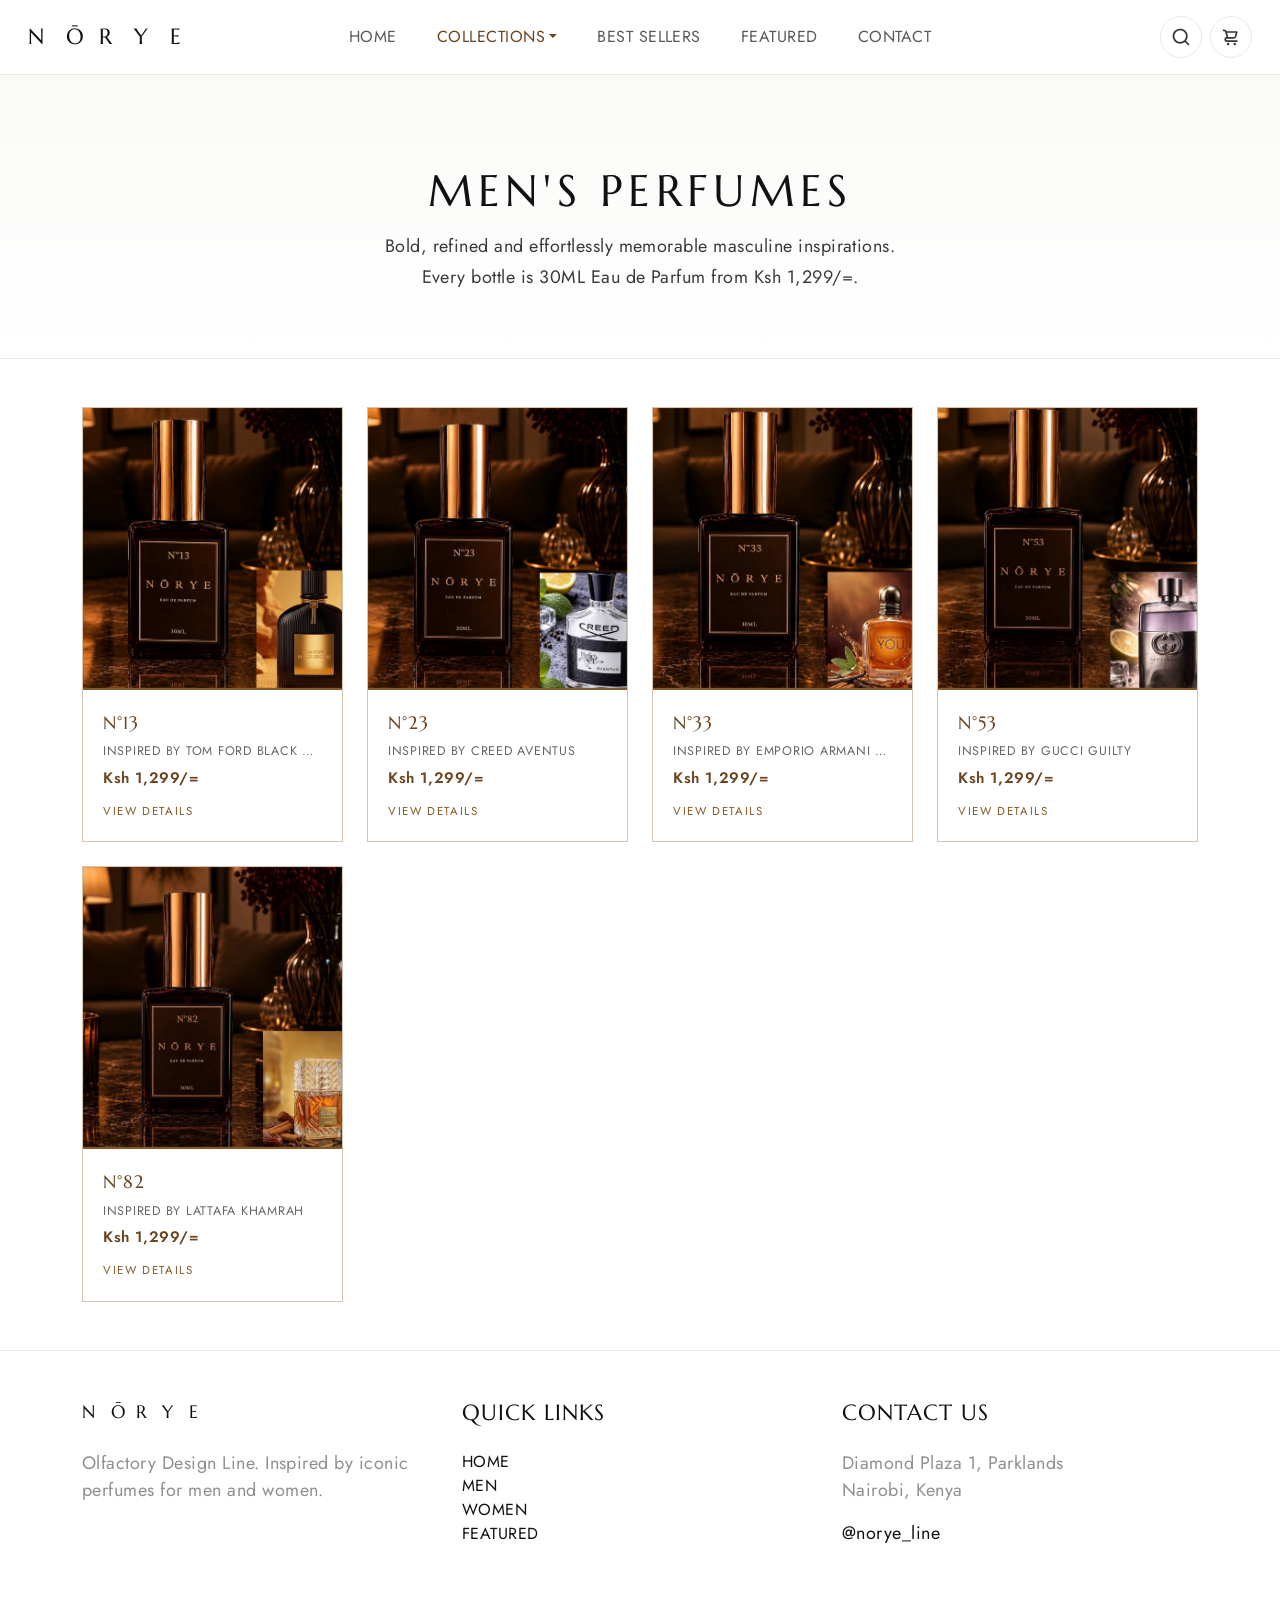
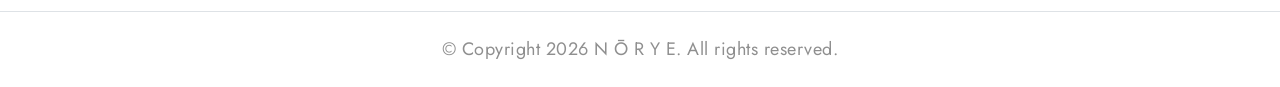
==== commit 5bf99262: "Add hover nav dropdown, page animations, and gold card borders. Collections opens on hover with fade" ====
--- a/men.html
+++ b/men.html
@@ -17,7 +17,7 @@
   <link href="https://fonts.googleapis.com/css2?family=Jost:ital,wght@0,300;0,400;0,500;0,700;1,300;1,400;1,500;1,700&family=Marcellus&display=swap" rel="stylesheet">
 </head>
 
-<body class="collection-page" data-collection="men">
+<body class="collection-page norye-page-loading" data-collection="men">
   <svg xmlns="http://www.w3.org/2000/svg" style="display: none;">
     <defs>
       <symbol xmlns="http://www.w3.org/2000/svg" id="cart" viewBox="0 0 24 24">
--- a/style.css
+++ b/style.css
@@ -332,6 +332,73 @@
 
 body.homepage.norye-loading {
   overflow: hidden;
+}
+
+body.collection-page.norye-page-loading,
+body.product-page.norye-page-loading {
+  opacity: 0;
+}
+
+body.collection-page.norye-page-ready,
+body.product-page.norye-page-ready {
+  opacity: 1;
+  transition: opacity 0.5s ease;
+}
+
+@keyframes noryeCardReveal {
+  to {
+    opacity: 1;
+    transform: translateY(0);
+  }
+}
+
+.norye-card-reveal {
+  opacity: 0;
+  transform: translateY(24px);
+  animation: noryeCardReveal 0.6s ease forwards;
+  animation-delay: var(--reveal-delay, 0ms);
+}
+
+@keyframes noryeImageShimmer {
+  0% {
+    background-position: 200% 0;
+  }
+  100% {
+    background-position: -200% 0;
+  }
+}
+
+.norye-product-card-image,
+.norye-detail-image {
+  background: var(--norye-off-white);
+}
+
+body.collection-page .norye-product-card-image,
+body.product-page .norye-product-card-image,
+body.product-page .norye-detail-image {
+  background: linear-gradient(110deg, #f5f0e8 25%, #ebe4d8 50%, #f5f0e8 75%);
+  background-size: 200% 100%;
+  animation: noryeImageShimmer 1.4s ease infinite;
+}
+
+body.collection-page .norye-product-card-image.is-loaded,
+body.product-page .norye-product-card-image.is-loaded,
+body.product-page .norye-detail-image.is-loaded {
+  animation: none;
+  background: var(--norye-off-white);
+}
+
+body.collection-page .norye-product-card-image img,
+body.product-page .norye-product-card-image img,
+body.product-page .norye-detail-image img {
+  opacity: 0;
+  transition: opacity 0.4s ease;
+}
+
+body.collection-page .norye-product-card-image img.is-loaded,
+body.product-page .norye-product-card-image img.is-loaded,
+body.product-page .norye-detail-image img.is-loaded {
+  opacity: 1;
 }
 
 /* navbar */
@@ -1744,6 +1811,26 @@
   box-shadow: 0 8px 24px rgba(0, 0, 0, 0.08);
 }
 
+@media (min-width: 992px) {
+  .norye-navbar-center .dropdown .dropdown-menu {
+    display: block;
+    opacity: 0;
+    visibility: hidden;
+    transform: translateY(8px);
+    pointer-events: none;
+    margin-top: 0;
+    transition: opacity 0.2s ease, transform 0.2s ease, visibility 0.2s ease;
+  }
+
+  .norye-navbar-center .dropdown:hover .dropdown-menu,
+  .norye-navbar-center .dropdown:focus-within .dropdown-menu {
+    opacity: 1;
+    visibility: visible;
+    transform: translateY(0);
+    pointer-events: auto;
+  }
+}
+
 .norye-navbar-center .dropdown-item {
   font-size: 0.75rem;
   letter-spacing: 0.1em;
@@ -2028,15 +2115,16 @@
 
 .norye-product-card {
   background: var(--norye-white);
-  border: 1px solid var(--norye-border);
-  transition: box-shadow 0.3s ease, transform 0.3s ease;
+  border: 1px solid rgba(132, 88, 38, 0.35);
+  transition: box-shadow 0.3s ease, transform 0.3s ease, border-color 0.3s ease;
   display: flex;
   flex-direction: column;
   height: 100%;
 }
 
 .norye-product-card:hover {
-  box-shadow: 0 12px 40px rgba(0, 0, 0, 0.06);
+  border-color: var(--norye-gold);
+  box-shadow: 0 8px 28px rgba(132, 88, 38, 0.12);
   transform: translateY(-4px);
 }
 
@@ -2045,6 +2133,8 @@
   position: relative;
   background: var(--norye-off-white);
   overflow: hidden;
+  outline: 1px solid rgba(132, 88, 38, 0.15);
+  outline-offset: -1px;
 }
 
 .norye-product-card-media {
@@ -2112,7 +2202,7 @@
   width: 100%;
   height: 280px;
   object-fit: cover;
-  transition: transform 0.4s ease;
+  transition: transform 0.4s ease, opacity 0.4s ease;
 }
 
 .norye-product-card:hover .norye-product-card-image img {
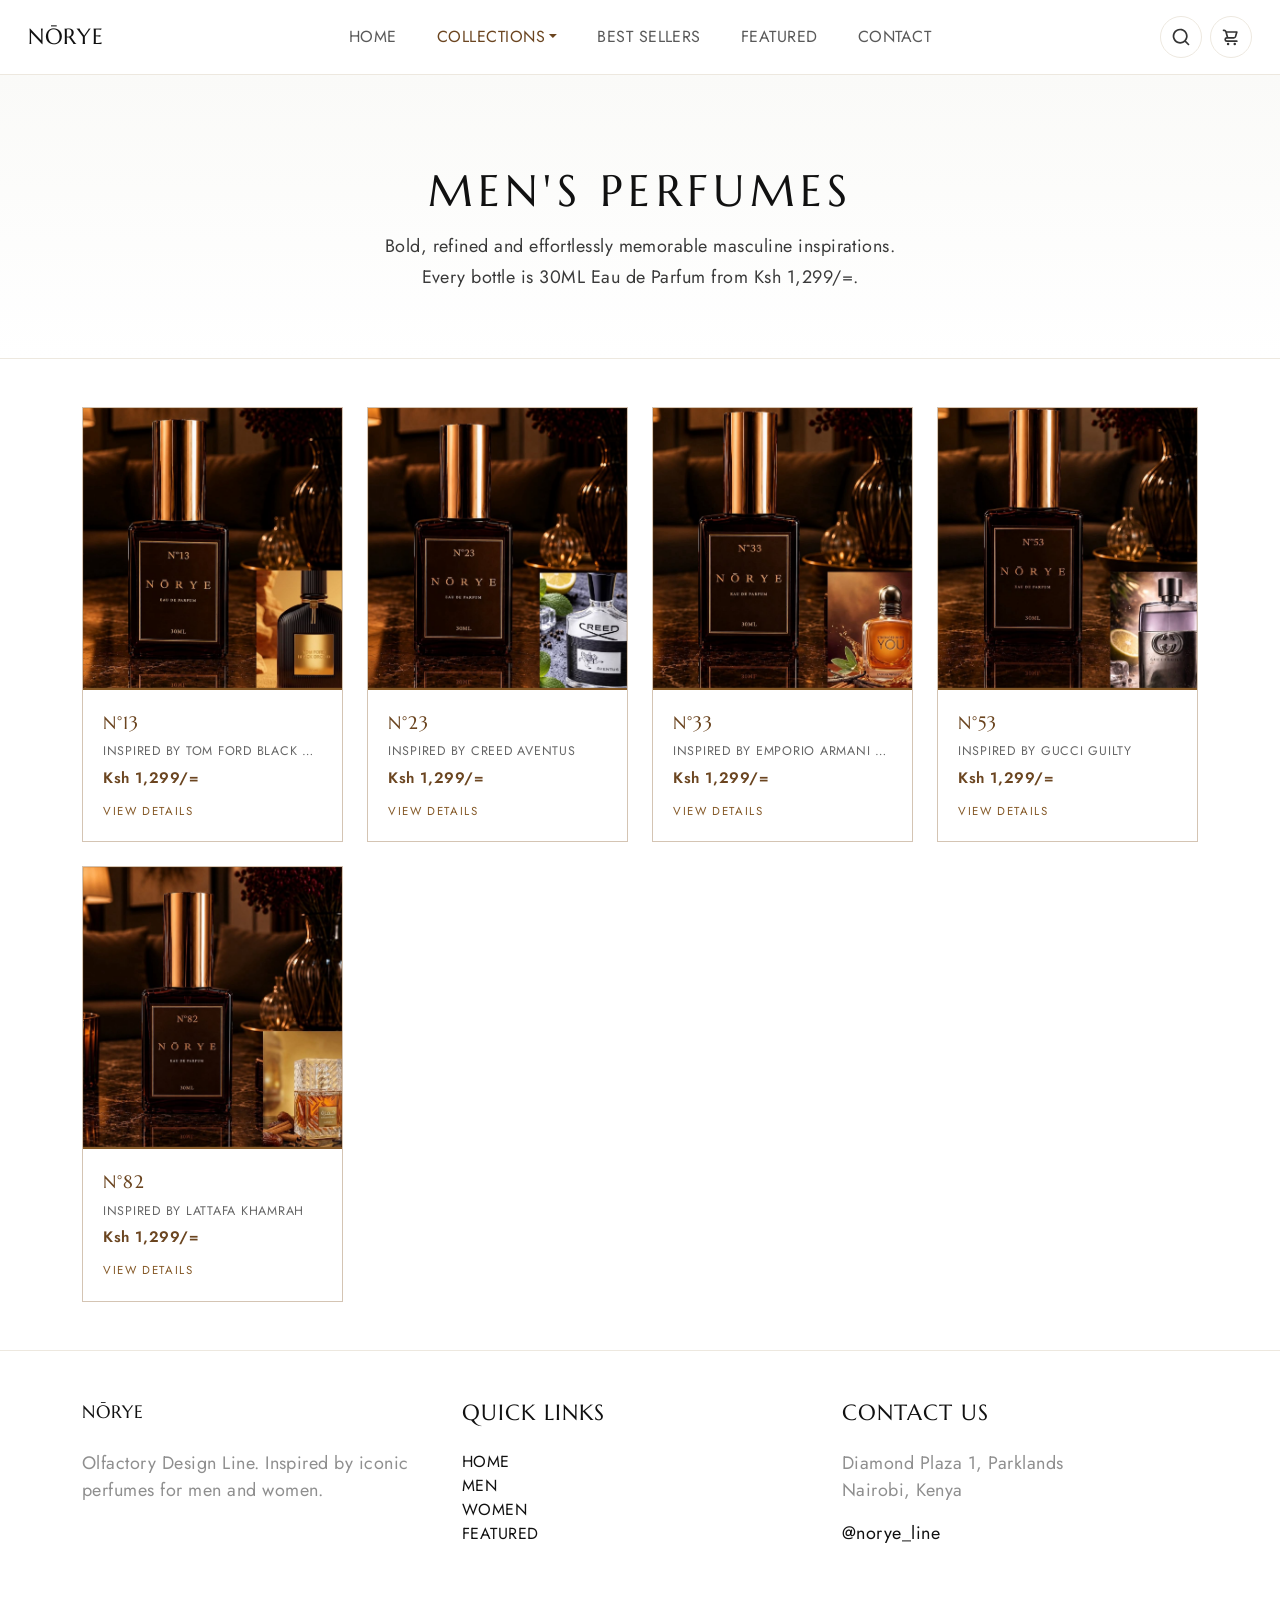
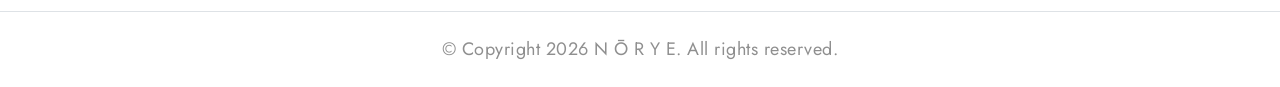
==== commit 21e28951: "Use compact NORYE logo and add full README with checkout and security docs. Tighten brand letter-spa" ====
--- a/men.html
+++ b/men.html
@@ -6,6 +6,8 @@
   <meta charset="utf-8">
   <meta http-equiv="X-UA-Compatible" content="IE=edge">
   <meta name="viewport" content="width=device-width, initial-scale=1.0">
+  <link rel="icon" type="image/jpeg" href="images/WEB%20DESIGN%20THEME.jpeg">
+  <link rel="apple-touch-icon" href="images/WEB%20DESIGN%20THEME.jpeg">
   <meta name="description" content="Shop N Ō R Y E men's perfumes. Bold, refined inspirations from Ksh 1,299. 30ML Eau de Parfum.">
   <link href="https://cdn.jsdelivr.net/npm/bootstrap@5.3.0-alpha3/dist/css/bootstrap.min.css" rel="stylesheet"
     integrity="sha384-KK94CHFLLe+nY2dmCWGMq91rCGa5gtU4mk92HdvYe+M/SXH301p5ILy+dN9+nJOZ" crossorigin="anonymous">
@@ -75,7 +77,7 @@
     <div class="container-fluid">
       <div class="norye-navbar-inner">
         <a class="navbar-brand" href="index.html">
-          <span class="norye-logo">N <span class="norye-o">Ō</span> R Y E</span>
+          <span class="norye-logo">N<span class="norye-o">Ō</span>RYE</span>
         </a>
         <ul class="navbar-nav norye-navbar-center d-none d-lg-flex">
           <li class="nav-item"><a class="nav-link" href="index.html#billboard">Home</a></li>
@@ -91,10 +93,7 @@
           <li class="nav-item"><a class="nav-link" href="index.html#footer">Contact</a></li>
         </ul>
         <div class="norye-navbar-actions">
-          <button class="navbar-toggler d-lg-none" type="button" data-bs-toggle="offcanvas" data-bs-target="#offcanvasNavbar" aria-controls="offcanvasNavbar">
-            <span class="navbar-toggler-icon"></span>
-          </button>
-          <ul class="list-unstyled d-flex m-0 align-items-center gap-2 norye-nav-actions">
+          <ul class="list-unstyled d-none d-lg-flex m-0 align-items-center gap-2 norye-nav-actions">
             <li class="norye-nav-action">
               <button type="button" class="norye-nav-btn search-button" aria-label="Search">
                 <svg width="20" height="20" viewBox="0 0 24 24"><use xlink:href="#search"></use></svg>
@@ -107,6 +106,9 @@
               </button>
             </li>
           </ul>
+          <button class="navbar-toggler d-lg-none" type="button" data-bs-toggle="offcanvas" data-bs-target="#offcanvasNavbar" aria-controls="offcanvasNavbar" aria-label="Open menu">
+            <span class="navbar-toggler-icon"></span>
+          </button>
         </div>
       </div>
     </div>
@@ -126,6 +128,12 @@
           <li class="nav-item"><a class="nav-link" href="index.html#best-sellers">Best Sellers</a></li>
           <li class="nav-item"><a class="nav-link" href="index.html#featured">Featured</a></li>
           <li class="nav-item"><a class="nav-link" href="index.html#footer">Contact</a></li>
+          <li class="nav-item mt-3 pt-3 border-top">
+            <button type="button" class="nav-link norye-offcanvas-action" data-open-search-from-menu data-bs-dismiss="offcanvas">Search</button>
+          </li>
+          <li class="nav-item">
+            <button type="button" class="nav-link norye-offcanvas-action" data-open-cart-from-menu data-bs-dismiss="offcanvas">Cart <span class="norye-offcanvas-cart-count cart-count"></span></button>
+          </li>
         </ul>
       </div>
     </div>
@@ -154,7 +162,7 @@
         <div class="col-md-4 col-sm-6">
           <div class="footer-menu footer-menu-001">
             <div class="footer-intro mb-4">
-              <a href="index.html"><span class="norye-logo norye-logo-footer">N <span class="norye-o">Ō</span> R Y E</span></a>
+              <a href="index.html"><span class="norye-logo norye-logo-footer">N<span class="norye-o">Ō</span>RYE</span></a>
             </div>
             <p>Olfactory Design Line. Inspired by iconic perfumes for men and women.</p>
           </div>
--- a/style.css
+++ b/style.css
@@ -292,10 +292,10 @@
 .norye-preloader-brand {
   display: flex;
   align-items: center;
-  gap: 0.4rem;
+  gap: 0;
   font-family: var(--heading-font);
   font-size: clamp(2rem, 6vw, 3.25rem);
-  letter-spacing: 0.18em;
+  letter-spacing: 0.06em;
 }
 
 .norye-preloader-letter {
@@ -1659,7 +1659,7 @@
 .norye-logo {
   font-family: var(--heading-font);
   font-size: 1.35rem;
-  letter-spacing: 0.35em;
+  letter-spacing: 0.04em;
   color: var(--heading-color);
   text-transform: uppercase;
   text-decoration: none;
@@ -1667,7 +1667,7 @@
 
 .norye-logo-footer {
   font-size: 1.1rem;
-  letter-spacing: 0.3em;
+  letter-spacing: 0.04em;
 }
 
 .norye-o {
@@ -1675,12 +1675,12 @@
 }
 
 .norye-hero-title {
-  letter-spacing: 0.25em;
+  letter-spacing: 0.06em;
   font-size: clamp(2rem, 5vw, 3.5rem);
 }
 
 .letter-spacing-sm {
-  letter-spacing: 0.2em;
+  letter-spacing: 0.1em;
 }
 
 .norye-img-frame {
@@ -1843,6 +1843,84 @@
 .norye-navbar-center .dropdown-item.active {
   background: var(--norye-off-white);
   color: var(--norye-gold-dark);
+}
+
+@media (max-width: 991.98px) {
+  .norye-navbar-inner {
+    justify-content: space-between;
+  }
+
+  .norye-navbar-inner .navbar-brand {
+    flex: 1 1 auto;
+    min-width: 0;
+    margin-right: 0.75rem;
+  }
+
+  .norye-logo {
+    font-size: clamp(0.85rem, 3.8vw, 1rem);
+    letter-spacing: 0.04em;
+    white-space: nowrap;
+  }
+
+  .norye-navbar-actions {
+    flex-shrink: 0;
+    margin-left: 0;
+  }
+
+  .norye-navbar-actions .navbar-toggler {
+    display: inline-flex;
+    align-items: center;
+    justify-content: center;
+    width: 42px;
+    height: 42px;
+    padding: 0;
+    border: 1px solid var(--norye-border);
+    border-radius: 50%;
+  }
+
+  .norye-navbar-actions .navbar-toggler:focus {
+    box-shadow: 0 0 0 3px rgba(132, 88, 38, 0.12);
+  }
+
+  #offcanvasNavbar {
+    width: min(320px, 88vw);
+  }
+
+  #offcanvasNavbar .nav-link {
+    padding: 0.75rem 0;
+  }
+
+  .norye-offcanvas-action {
+    display: block;
+    width: 100%;
+    text-align: left;
+    background: none;
+    border: none;
+    cursor: pointer;
+    text-transform: uppercase;
+    letter-spacing: 0.08em;
+  }
+
+  .norye-offcanvas-action:hover,
+  .norye-offcanvas-action:focus {
+    color: var(--norye-gold-dark) !important;
+  }
+
+  .norye-offcanvas-cart-count:not(:empty) {
+    display: inline-flex;
+    align-items: center;
+    justify-content: center;
+    min-width: 1.25rem;
+    height: 1.25rem;
+    margin-left: 0.35rem;
+    padding: 0 0.35rem;
+    border-radius: 999px;
+    background: var(--norye-gold);
+    color: #fff;
+    font-size: 0.65rem;
+    font-weight: 600;
+    vertical-align: middle;
+  }
 }
 
 .features {
@@ -2406,6 +2484,30 @@
     padding: 2.5rem 0;
   }
 
+  .norye-hero .d-flex.flex-wrap.gap-3 {
+    justify-content: center;
+  }
+
+  .norye-hero .btn {
+    width: 100%;
+    max-width: 320px;
+  }
+
+  .norye-product-card-body {
+    padding: 1rem 0.85rem;
+  }
+
+  .norye-product-inspired {
+    font-size: 0.78rem;
+    line-height: 1.4;
+  }
+
+  .search-popup-container {
+    padding: 1.25rem 1rem 1.5rem;
+    max-height: 92vh;
+    overflow-y: auto;
+  }
+
   .norye-product-card-image img,
   .norye-category-tile img {
     height: 220px;
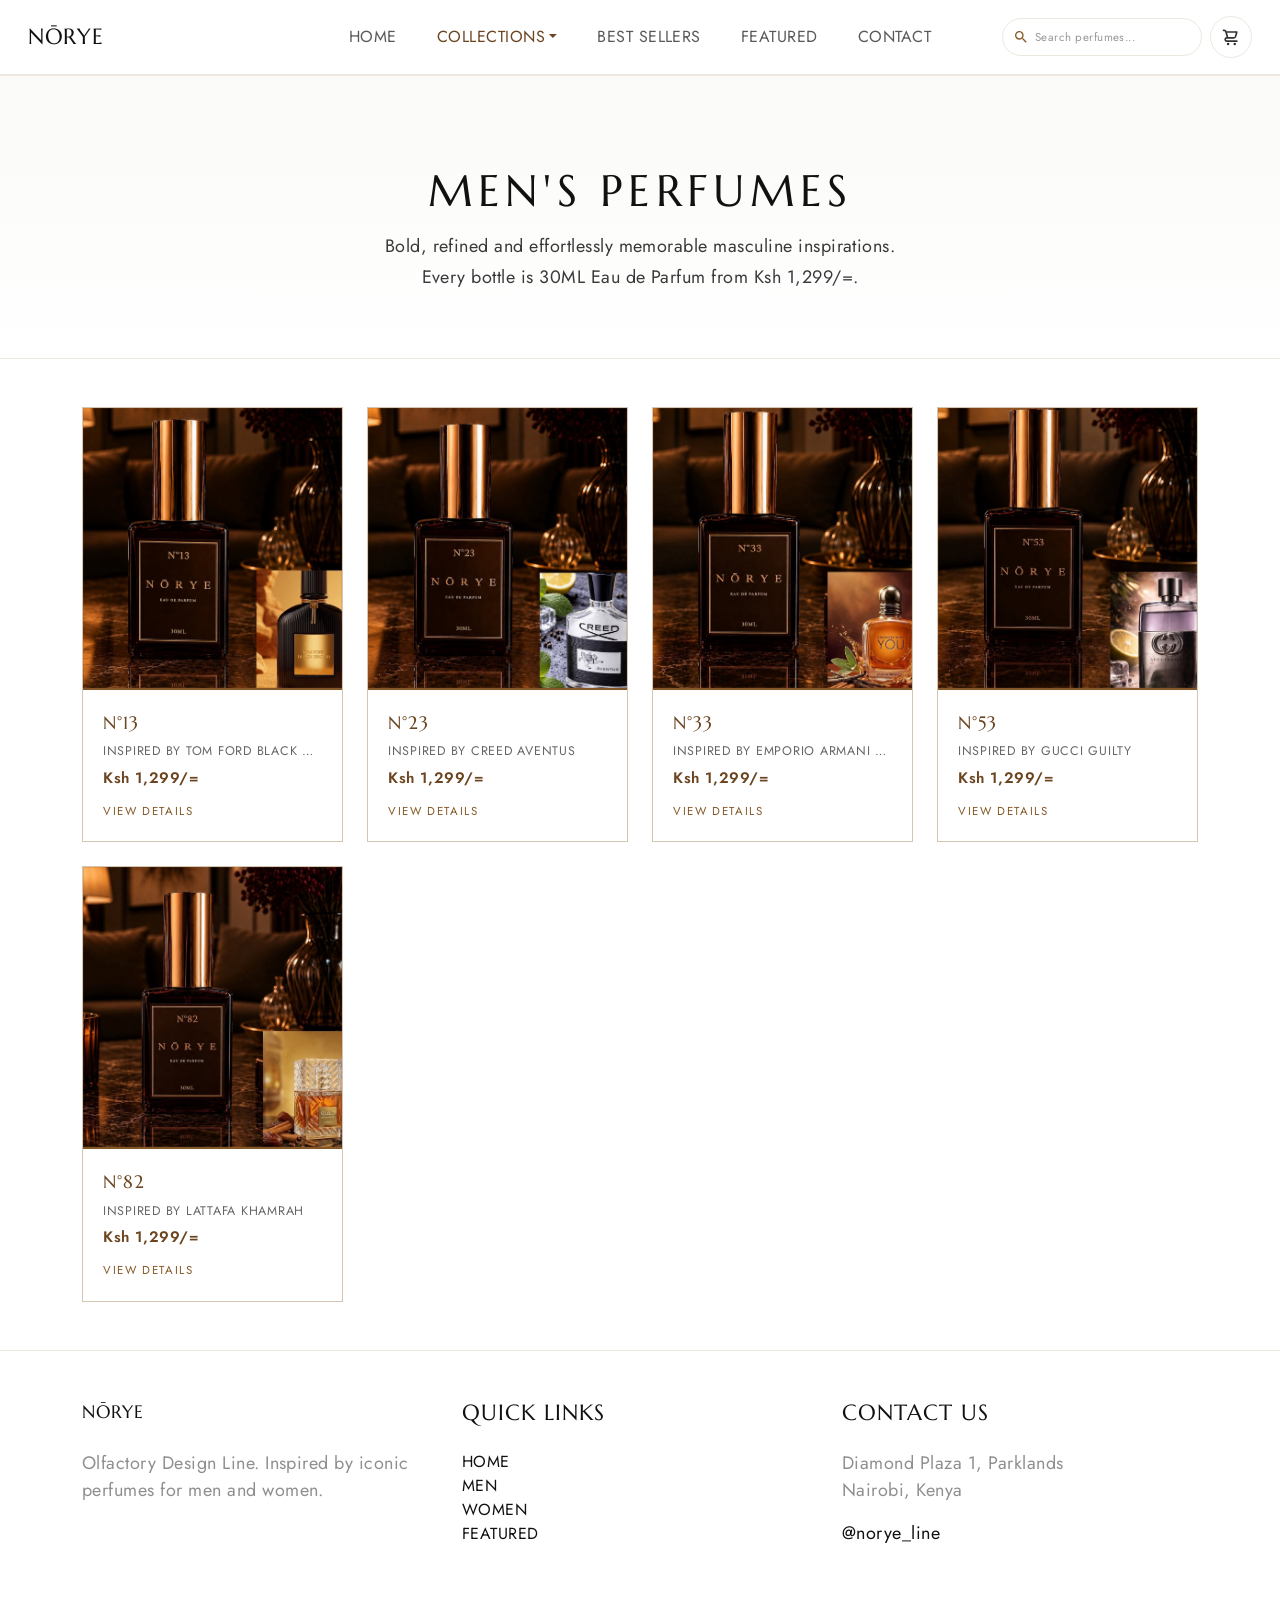
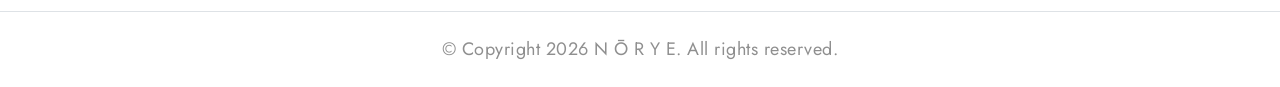
==== commit 9bdbb4f1: "Fix hero title, sticky nav, inline search, footer, and realistic curtain. Show compact NŌRYE above t" ====
--- a/men.html
+++ b/men.html
@@ -73,7 +73,7 @@
     </div>
   </div>
 
-  <nav class="navbar navbar-expand-lg bg-light text-uppercase fs-6 p-3 border-bottom align-items-center">
+  <nav class="navbar navbar-expand-lg bg-light text-uppercase fs-6 p-3 border-bottom align-items-center sticky-top norye-navbar-sticky">
     <div class="container-fluid">
       <div class="norye-navbar-inner">
         <a class="navbar-brand" href="index.html">
@@ -94,10 +94,11 @@
         </ul>
         <div class="norye-navbar-actions">
           <ul class="list-unstyled d-none d-lg-flex m-0 align-items-center gap-2 norye-nav-actions">
-            <li class="norye-nav-action">
-              <button type="button" class="norye-nav-btn search-button" aria-label="Search">
-                <svg width="20" height="20" viewBox="0 0 24 24"><use xlink:href="#search"></use></svg>
-              </button>
+            <li class="norye-nav-action norye-nav-search-wrap">
+              <div class="norye-nav-search">
+                <input type="search" id="nav-search-input" class="norye-nav-search-input" placeholder="Search perfumes..." aria-label="Search perfumes" autocomplete="off">
+                <ul class="norye-nav-search-results" id="nav-search-results" hidden></ul>
+              </div>
             </li>
             <li class="norye-nav-action">
               <button type="button" class="norye-nav-btn" data-bs-toggle="offcanvas" data-bs-target="#offcanvasCart" aria-controls="offcanvasCart" aria-label="Cart">
--- a/style.css
+++ b/style.css
@@ -269,33 +269,111 @@
 
 /* end of Bootstrap Color Theme */
 
-/* preloader */
-.preloader {
+/* homepage curtain intro */
+.norye-intro {
   position: fixed;
-  z-index: 99;
-  background: #111;
-  width: 100vw;
-  height: 100vh;
+  inset: 0;
+  z-index: 9999;
+  pointer-events: all;
+}
+
+.norye-intro-curtain {
+  position: absolute;
+  top: 0;
+  width: 50%;
+  height: 100%;
+  background: linear-gradient(135deg, #1c1814 0%, #12100e 45%, #0d0c0b 100%);
+  overflow: hidden;
+  transition: transform 0.85s cubic-bezier(0.77, 0, 0.175, 1);
+}
+
+.norye-intro-curtain::after {
+  content: "";
+  position: absolute;
+  inset: 0;
+  background: linear-gradient(125deg, rgba(255, 255, 255, 0.06) 0%, transparent 40%, rgba(0, 0, 0, 0.15) 100%);
+  pointer-events: none;
+}
+
+.norye-intro-curtain-fold {
+  position: absolute;
+  inset: 0;
+  background:
+    repeating-linear-gradient(
+      90deg,
+      rgba(0, 0, 0, 0.18) 0,
+      rgba(0, 0, 0, 0.18) 1px,
+      transparent 1px,
+      transparent 28px
+    ),
+    repeating-linear-gradient(
+      90deg,
+      rgba(255, 255, 255, 0.03) 0,
+      rgba(255, 255, 255, 0.03) 1px,
+      transparent 1px,
+      transparent 56px
+    );
+  opacity: 0.85;
+  pointer-events: none;
+}
+
+.norye-intro-curtain-left {
+  left: 0;
+  box-shadow: inset -10px 0 28px rgba(0, 0, 0, 0.5);
+}
+
+.norye-intro-curtain-right {
+  right: 0;
+  box-shadow: inset 10px 0 28px rgba(0, 0, 0, 0.5);
+}
+
+.norye-intro-seam {
+  position: absolute;
+  top: 0;
+  left: 50%;
+  width: 6px;
+  height: 100%;
+  margin-left: -3px;
+  background: linear-gradient(90deg, rgba(0, 0, 0, 0.6), rgba(0, 0, 0, 0.85), rgba(0, 0, 0, 0.6));
+  z-index: 1;
+  pointer-events: none;
+  transition: opacity 0.4s ease;
+}
+
+.norye-intro.is-opening .norye-intro-seam {
+  opacity: 0;
+}
+
+.norye-intro.is-opening .norye-intro-curtain-left {
+  transform: translateX(-100%) scaleX(1.02);
+}
+
+.norye-intro.is-opening .norye-intro-curtain-right {
+  transform: translateX(100%) scaleX(1.02);
+}
+
+.norye-intro-brand {
+  position: absolute;
+  inset: 0;
   display: flex;
   align-items: center;
   justify-content: center;
-  transition: height 0.8s cubic-bezier(0.075, 0.82, 0.165, 1);
-}
-
-.preloader.loaded {
-  height: 0;
-  overflow: hidden;
-  pointer-events: none;
-  visibility: hidden;
-}
-
-.norye-preloader-brand {
-  display: flex;
-  align-items: center;
-  gap: 0;
+  z-index: 2;
   font-family: var(--heading-font);
   font-size: clamp(2rem, 6vw, 3.25rem);
   letter-spacing: 0.06em;
+  transition: opacity 0.4s ease;
+}
+
+.norye-intro.is-opening .norye-intro-brand {
+  opacity: 0;
+}
+
+.norye-intro.is-done {
+  opacity: 0;
+  visibility: hidden;
+  pointer-events: none;
+  transition: opacity 0.3s ease, visibility 0s 0.3s;
 }
 
 .norye-preloader-letter {
@@ -321,17 +399,60 @@
   }
 }
 
-body.homepage.norye-loading > :not(.preloader) {
+.norye-hero-reveal {
   opacity: 0;
-}
-
-body.homepage.norye-ready > :not(.preloader) {
+  transform: translateY(18px);
+}
+
+body.homepage.norye-ready .norye-hero-reveal {
+  animation: noryeHeroReveal 0.7s ease forwards;
+}
+
+body.homepage.norye-ready .norye-hero-reveal-1 { animation-delay: 0.05s; }
+body.homepage.norye-ready .norye-hero-reveal-2 { animation-delay: 0.15s; }
+body.homepage.norye-ready .norye-hero-reveal-3 { animation-delay: 0.25s; }
+body.homepage.norye-ready .norye-hero-reveal-4 { animation-delay: 0.35s; }
+body.homepage.norye-ready .norye-hero-reveal-5 { animation-delay: 0.45s; }
+body.homepage.norye-ready .norye-hero-reveal-6 { animation-delay: 0.55s; }
+
+@keyframes noryeHeroReveal {
+  to {
+    opacity: 1;
+    transform: translateY(0);
+  }
+}
+
+body.homepage.norye-loading > :not(.norye-intro) {
+  opacity: 0;
+}
+
+body.homepage.norye-ready > :not(.norye-intro) {
   opacity: 1;
   transition: opacity 0.55s ease 0.05s;
 }
 
 body.homepage.norye-loading {
   overflow: hidden;
+}
+
+@media (prefers-reduced-motion: reduce) {
+  .norye-intro-curtain {
+    transition: none;
+  }
+
+  .norye-intro-brand {
+    transition: none;
+  }
+
+  .norye-hero-reveal {
+    animation: none !important;
+    opacity: 1;
+    transform: none;
+  }
+
+  body.homepage.norye-ready > :not(.norye-intro) {
+    transition: none;
+  }
 }
 
 body.collection-page.norye-page-loading,
@@ -1679,6 +1800,10 @@
   font-size: clamp(2rem, 5vw, 3.5rem);
 }
 
+#hero-title .norye-o {
+  color: var(--norye-gold);
+}
+
 .letter-spacing-sm {
   letter-spacing: 0.1em;
 }
@@ -1755,6 +1880,14 @@
 .navbar.bg-light {
   background: var(--norye-white) !important;
   border-bottom: 1px solid var(--norye-border) !important;
+}
+
+.norye-navbar-sticky {
+  position: sticky;
+  top: 0;
+  z-index: 1030;
+  background: var(--norye-white);
+  box-shadow: 0 1px 0 var(--norye-border);
 }
 
 .nav-link.active,
@@ -2678,6 +2811,82 @@
 }
 
 /* Navbar action buttons */
+.norye-nav-search-wrap {
+  position: relative;
+}
+
+.norye-nav-search {
+  position: relative;
+}
+
+.norye-nav-search-input {
+  width: 200px;
+  height: 38px;
+  padding: 0 0.85rem 0 2rem;
+  border: 1px solid var(--norye-border);
+  border-radius: 999px;
+  background: #fff url("data:image/svg+xml,%3Csvg xmlns='http://www.w3.org/2000/svg' width='16' height='16' fill='%23885826' viewBox='0 0 24 24'%3E%3Cpath d='M15.5 14h-.79l-.28-.27A6.471 6.471 0 0 0 16 9.5 6.5 6.5 0 1 0 9.5 16c1.61 0 3.09-.59 4.23-1.57l.27.28v.79l5 4.99L20.49 19l-4.99-5zm-6 0C7.01 14 5 11.99 5 9.5S7.01 5 9.5 5 14 7.01 14 9.5 11.99 14 9.5 14z'/%3E%3C/svg%3E") no-repeat 0.65rem center;
+  font-size: 0.72rem;
+  letter-spacing: 0.04em;
+  text-transform: none;
+  color: #333;
+  transition: border-color 0.2s ease, box-shadow 0.2s ease;
+}
+
+.norye-nav-search-input::placeholder {
+  color: #999;
+  text-transform: none;
+}
+
+.norye-nav-search-input:focus {
+  outline: none;
+  border-color: var(--norye-gold);
+  box-shadow: 0 0 0 3px rgba(132, 88, 38, 0.12);
+}
+
+.norye-nav-search-results {
+  position: absolute;
+  top: calc(100% + 6px);
+  right: 0;
+  width: 280px;
+  max-height: 320px;
+  overflow-y: auto;
+  margin: 0;
+  padding: 0.35rem 0;
+  list-style: none;
+  background: #fff;
+  border: 1px solid var(--norye-border);
+  border-radius: 8px;
+  box-shadow: 0 8px 24px rgba(0, 0, 0, 0.1);
+  z-index: 1040;
+}
+
+.norye-nav-search-results .cat-list-item {
+  padding: 0;
+}
+
+.norye-nav-search-results .cat-list-item a {
+  display: block;
+  padding: 0.55rem 1rem;
+  text-decoration: none;
+  color: #333;
+  font-size: 0.78rem;
+  text-transform: none;
+  letter-spacing: 0.03em;
+}
+
+.norye-nav-search-results .cat-list-item a:hover {
+  background: rgba(132, 88, 38, 0.08);
+  color: var(--norye-gold-dark);
+}
+
+.norye-nav-search-results .search-no-results {
+  padding: 0.75rem 1rem;
+  font-size: 0.78rem;
+  color: #666;
+  text-transform: none;
+}
+
 .norye-nav-btn {
   position: relative;
   display: inline-flex;
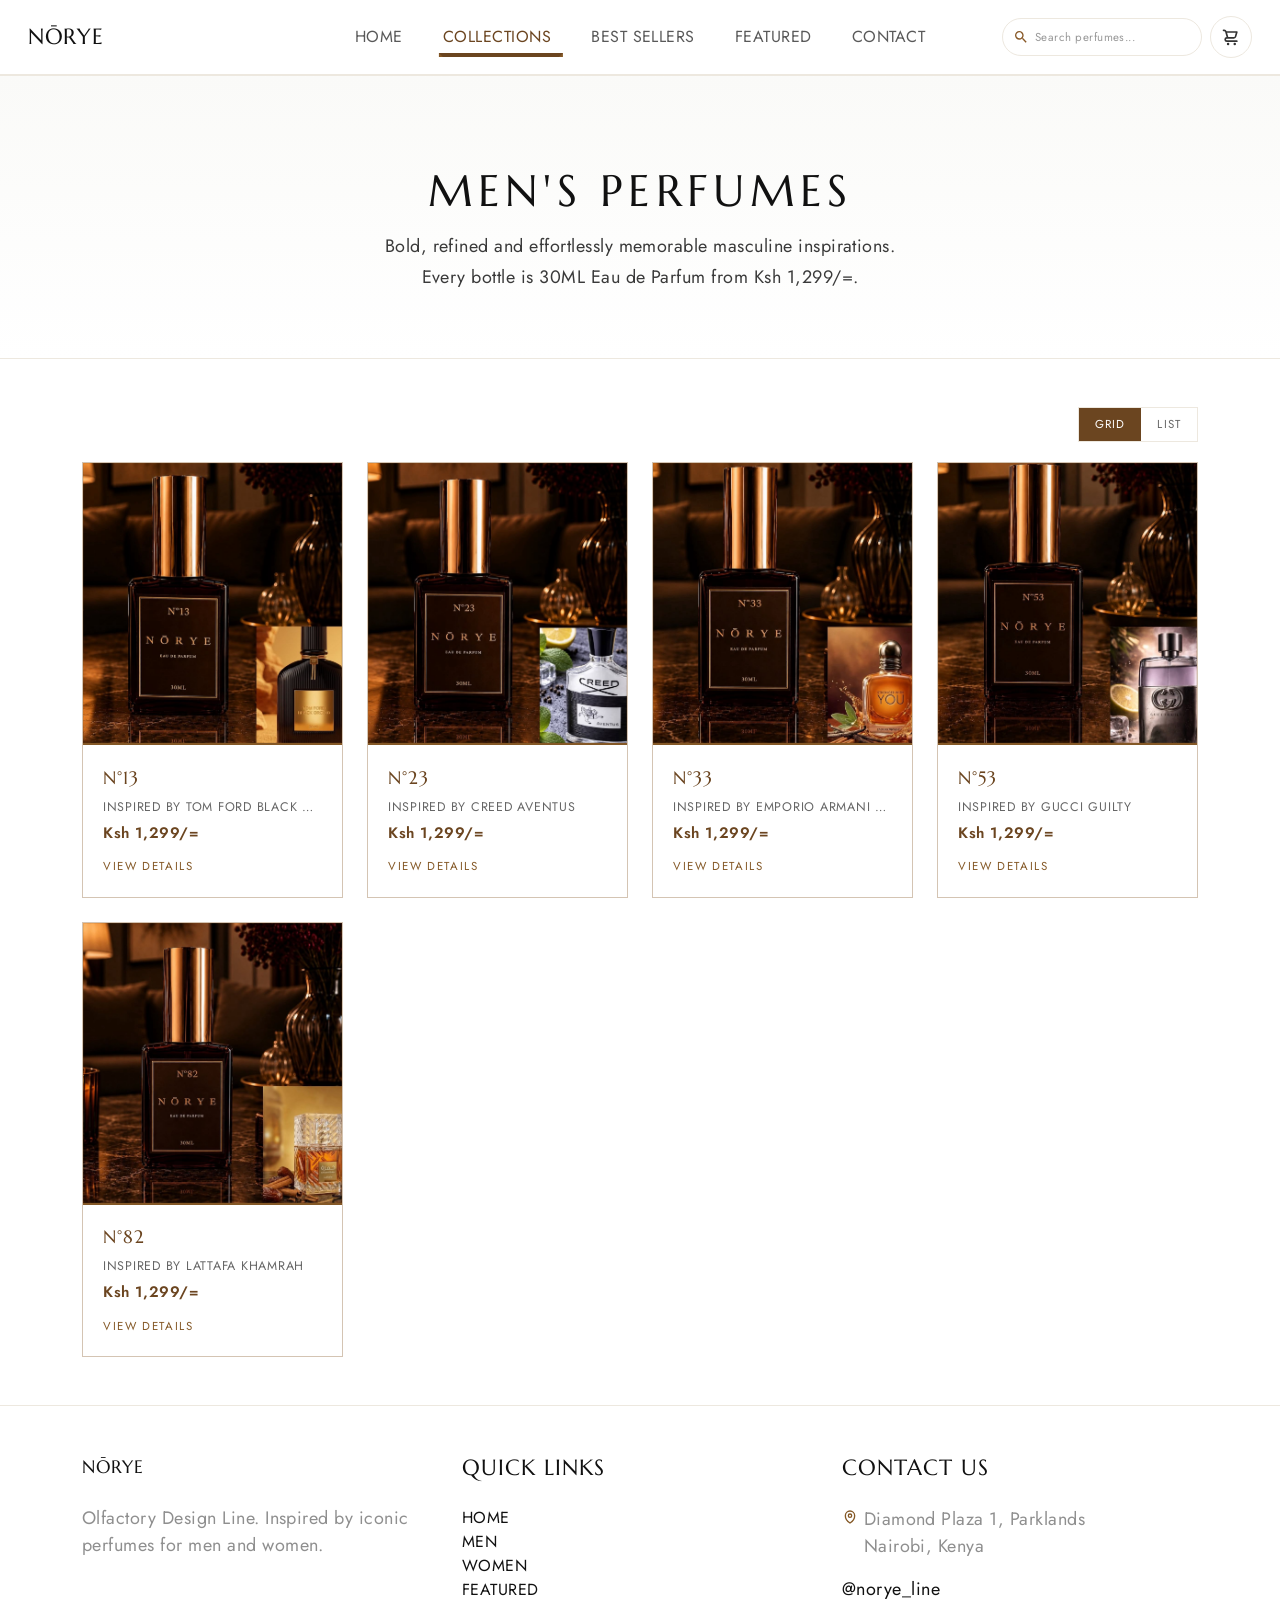
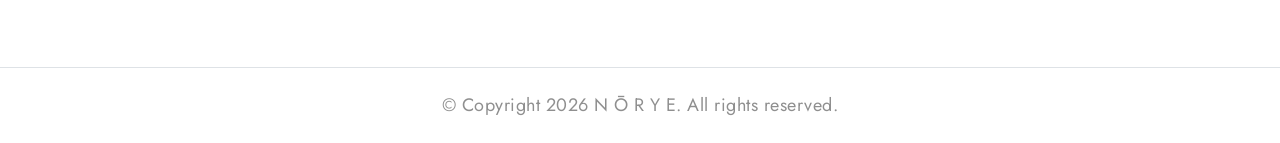
==== commit 44bcb075: "Add sitewide interactivity animations for cart, navigation, and collection pages." ====
--- a/men.html
+++ b/men.html
@@ -50,25 +50,37 @@
 
   <div class="offcanvas offcanvas-end norye-cart-panel" data-bs-scroll="true" data-bs-backdrop="false" tabindex="-1" id="offcanvasCart" aria-labelledby="cartOffcanvasLabel">
     <div class="offcanvas-header">
-      <h5 class="offcanvas-title text-uppercase" id="cartOffcanvasLabel">Your Cart</h5>
+      <div>
+        <h5 class="offcanvas-title text-uppercase" id="cartOffcanvasLabel">Your Bag</h5>
+        <p class="norye-cart-header-meta" id="cart-item-count-label"></p>
+      </div>
       <button type="button" class="btn-close" data-bs-dismiss="offcanvas" aria-label="Close"></button>
     </div>
-    <div class="offcanvas-body d-flex flex-column">
-      <div id="cart-empty" class="text-center py-4">Your cart is empty</div>
-      <ul class="list-group mb-3" id="cart-items-list"></ul>
-      <div id="cart-footer" class="norye-cart-footer" style="display: none;">
-        <form id="cart-checkout-form" class="norye-checkout-form">
-          <input type="text" id="checkout-name" class="form-control" placeholder="Full name" required>
-          <input type="tel" id="checkout-phone" class="form-control" placeholder="Phone (WhatsApp)" required>
-          <input type="text" id="checkout-location" class="form-control" placeholder="Delivery location" required>
-          <textarea id="checkout-notes" class="form-control" rows="2" placeholder="Notes (optional)"></textarea>
-        </form>
-        <p id="checkout-error" class="norye-checkout-error" role="alert"></p>
-        <div class="d-flex justify-content-between mb-3 px-1">
-          <span>Total (KES)</span>
-          <strong id="cart-total">Ksh 0</strong>
-        </div>
-        <button type="button" id="cart-order-btn" class="btn btn-norye-gold w-100">Order on WhatsApp</button>
+    <div class="offcanvas-body norye-cart-body">
+      <div id="cart-empty" class="norye-cart-empty">
+        <p class="norye-cart-empty-title">Your bag is empty</p>
+        <p class="norye-cart-empty-text">Discover our signature scents.</p>
+        <a href="index.html#featured" class="btn btn-norye-outline btn-sm" data-bs-dismiss="offcanvas">Shop now</a>
+      </div>
+      <div id="cart-content" class="norye-cart-content" hidden>
+        <ul class="norye-cart-items" id="cart-items-list"></ul>
+        <div id="cart-footer" class="norye-cart-footer">
+          <form id="cart-checkout-form" class="norye-checkout-form" novalidate>
+            <h6 class="norye-cart-checkout-title">Delivery details</h6>
+            <div class="norye-checkout-grid">
+              <input type="text" id="checkout-name" class="form-control norye-checkout-input" placeholder="Full name" required autocomplete="name">
+              <input type="tel" id="checkout-phone" class="form-control norye-checkout-input" placeholder="WhatsApp number" required autocomplete="tel">
+              <input type="text" id="checkout-location" class="form-control norye-checkout-input norye-checkout-full" placeholder="Delivery location" required autocomplete="off">
+              <input type="text" id="checkout-notes" class="form-control norye-checkout-input norye-checkout-full" placeholder="Order notes (optional)">
+            </div>
+          </form>
+          <p id="checkout-error" class="norye-checkout-error" role="alert"></p>
+          <div class="norye-cart-summary">
+            <span>Total</span>
+            <strong id="cart-total">Ksh 0</strong>
+          </div>
+          <button type="button" id="cart-order-btn" class="btn btn-norye-gold w-100 norye-cart-order-btn">Complete order on WhatsApp</button>
+        </div>
       </div>
     </div>
   </div>
@@ -153,6 +165,12 @@
 
   <section class="norye-section">
     <div class="container">
+      <div class="norye-collection-toolbar">
+        <div class="norye-view-toggle" role="group" aria-label="Product view">
+          <button type="button" class="is-active" data-view="grid">Grid</button>
+          <button type="button" data-view="list">List</button>
+        </div>
+      </div>
       <div class="row g-4" id="collection-grid"></div>
     </div>
   </section>
@@ -182,7 +200,12 @@
         <div class="col-md-4 col-sm-6">
           <div class="footer-menu footer-menu-004 border-animation-left">
             <h5 class="widget-title text-uppercase mb-4">Contact Us</h5>
-            <p>Diamond Plaza 1, Parklands<br>Nairobi, Kenya</p>
+            <p class="norye-location-pin">
+              <span class="norye-location-pin-icon" aria-hidden="true">
+                <svg width="16" height="16" viewBox="0 0 24 24" fill="none" stroke="currentColor" stroke-width="2" stroke-linecap="round" stroke-linejoin="round"><path d="M12 21s7-4.5 7-11a7 7 0 1 0-14 0c0 6.5 7 11 7 11z"/><circle cx="12" cy="10" r="2.5"/></svg>
+              </span>
+              Diamond Plaza 1, Parklands<br>Nairobi, Kenya
+            </p>
             <p><a href="https://www.instagram.com/norye_line/" target="_blank" rel="noopener" class="item-anchor">@norye_line</a></p>
           </div>
         </div>
--- a/style.css
+++ b/style.css
@@ -453,6 +453,32 @@
   body.homepage.norye-ready > :not(.norye-intro) {
     transition: none;
   }
+
+  .norye-hero-showcase-stage,
+  .norye-hero-showcase-ring,
+  .norye-hero-light,
+  .norye-hero-mist-particle {
+    animation: none !important;
+  }
+
+  .norye-hero-light,
+  .norye-hero-mist {
+    opacity: 0 !important;
+  }
+
+  .norye-page-veil,
+  .norye-cart-fly,
+  .norye-cart-item.is-entering,
+  .norye-cart-item.is-removing,
+  .features .norye-trust-item,
+  .norye-location-pin-icon,
+  .norye-product-price,
+  .norye-detail-price {
+    animation: none !important;
+    transition: none !important;
+    opacity: 1 !important;
+    transform: none !important;
+  }
 }
 
 body.collection-page.norye-page-loading,
@@ -1196,13 +1222,13 @@
   left: 0;
   bottom: 0;
   z-index: 9;
-  background: var(--bs-dark);
+  background: var(--norye-gold);
   transition: all 0.5s ease;
 }
 
 .border-animation-left.light-border .item-anchor:after,
 .border-animation-left .item-anchor:after {
-  background: var(--bs-dark);
+  background: var(--norye-gold);
 }
 
 .border-animation-left .item-anchor:hover:after,
@@ -1929,6 +1955,48 @@
   gap: 0.25rem;
   z-index: 1;
   white-space: nowrap;
+}
+
+.norye-navbar-center .nav-link {
+  position: relative;
+}
+
+.norye-navbar-center .nav-link::after {
+  content: "";
+  position: absolute;
+  left: 0;
+  bottom: 0;
+  width: 0;
+  height: 1px;
+  background: var(--norye-gold);
+  transition: width 0.35s ease;
+}
+
+.norye-navbar-center .nav-link:hover::after,
+.norye-navbar-center .nav-link:focus::after,
+.norye-navbar-center .nav-link.active::after {
+  width: 100%;
+}
+
+.norye-breadcrumb a {
+  position: relative;
+  text-decoration: none;
+}
+
+.norye-breadcrumb a::after {
+  content: "";
+  position: absolute;
+  left: 0;
+  bottom: -1px;
+  width: 0;
+  height: 1px;
+  background: var(--norye-gold);
+  transition: width 0.35s ease;
+}
+
+.norye-breadcrumb a:hover::after,
+.norye-breadcrumb a:focus::after {
+  width: 100%;
 }
 
 @media (min-width: 992px) {
@@ -2113,76 +2181,400 @@
 }
 
 .norye-hero-image {
-  background: var(--norye-off-white);
-  border: 1px solid var(--norye-border);
-  padding: 1.5rem;
-  border-radius: 4px;
-  overflow: hidden;
+  background: transparent;
+  border: none;
+  padding: 0;
+  overflow: visible;
 }
 
 .norye-hero-media {
   position: relative;
+  overflow: visible;
+  border: none;
+  box-shadow: none;
+  aspect-ratio: auto;
+  max-height: none;
+  margin: 0 auto;
+  background: transparent;
+}
+
+.norye-hero-showcase {
+  text-align: center;
+}
+
+.norye-hero-showcase-stage {
+  position: relative;
+  perspective: 900px;
+  height: 420px;
+  display: flex;
+  align-items: center;
+  justify-content: center;
+  animation: noryeHeroFloat 6s ease-in-out infinite;
+  touch-action: pan-y;
+}
+
+.norye-hero-glass {
+  position: absolute;
+  inset: 10px;
+  z-index: 0;
+  border-radius: 6px;
+  background: rgba(255, 255, 255, 0.14);
+  border: 1px solid rgba(255, 255, 255, 0.38);
+  box-shadow:
+    inset 0 1px 0 rgba(255, 255, 255, 0.55),
+    0 12px 32px rgba(0, 0, 0, 0.06);
+  backdrop-filter: blur(14px);
+  -webkit-backdrop-filter: blur(14px);
+  pointer-events: none;
+}
+
+.norye-hero-showcase.is-dormant .norye-hero-showcase-ring {
+  opacity: 0.35;
+  transition: opacity 0.8s ease;
+}
+
+.norye-hero-showcase.is-live .norye-hero-showcase-ring {
+  opacity: 1;
+}
+
+.norye-hero-showcase.is-dormant .norye-hero-mist-particle,
+.norye-hero-showcase.is-awakening .norye-hero-mist-particle {
+  animation-play-state: paused;
+  opacity: 0;
+}
+
+.norye-hero-showcase.is-live .norye-hero-mist-particle {
+  animation-play-state: running;
+}
+
+.norye-hero-showcase:not(.is-live) .norye-hero-light {
+  animation: none !important;
+  opacity: 0;
+  transition: opacity 0.55s ease;
+}
+
+.norye-hero-showcase.is-awakening.lights-left-on .norye-hero-light--left {
+  opacity: 0.48;
+}
+
+.norye-hero-showcase.is-awakening.lights-right-on .norye-hero-light--right {
+  opacity: 0.48;
+}
+
+.norye-hero-mist {
+  position: absolute;
+  inset: 0;
+  z-index: 1;
+  pointer-events: none;
   overflow: hidden;
-  border-radius: 2px;
-  border: 1px solid var(--norye-gold-light);
-  box-shadow: 0 16px 48px rgba(0, 0, 0, 0.08);
-  aspect-ratio: 4 / 5;
-  max-height: 480px;
-  margin: 0 auto;
-  background: linear-gradient(145deg, #FAFAF8 0%, #F3EDE3 100%);
-}
-
-.norye-hero-media::before {
+}
+
+.norye-hero-mist-particle {
+  position: absolute;
+  width: 120px;
+  height: 120px;
+  border-radius: 50%;
+  background: radial-gradient(circle, rgba(255, 255, 255, 0.45) 0%, rgba(201, 169, 98, 0.08) 42%, transparent 72%);
+  filter: blur(14px);
+  opacity: 0;
+  animation: noryeHeroMistDrift 9s ease-in-out infinite;
+}
+
+.norye-hero-mist-particle:nth-child(1) { left: 8%; top: 22%; animation-delay: 0s; }
+.norye-hero-mist-particle:nth-child(2) { left: 24%; top: 48%; animation-delay: 1.1s; }
+.norye-hero-mist-particle:nth-child(3) { left: 42%; top: 18%; animation-delay: 2.2s; }
+.norye-hero-mist-particle:nth-child(4) { left: 58%; top: 56%; animation-delay: 0.6s; }
+.norye-hero-mist-particle:nth-child(5) { left: 72%; top: 28%; animation-delay: 1.8s; }
+.norye-hero-mist-particle:nth-child(6) { left: 86%; top: 44%; animation-delay: 2.8s; }
+.norye-hero-mist-particle:nth-child(7) { left: 34%; top: 64%; animation-delay: 3.4s; }
+.norye-hero-mist-particle:nth-child(8) { left: 64%; top: 12%; animation-delay: 4s; }
+
+.norye-hero-showcase-stage::before {
   content: "";
   position: absolute;
-  top: 12px;
-  left: 12px;
-  width: 28px;
-  height: 28px;
-  border-top: 2px solid var(--norye-gold);
-  border-left: 2px solid var(--norye-gold);
-  z-index: 2;
+  left: 50%;
+  bottom: 12%;
+  width: 72%;
+  height: 28%;
+  transform: translateX(-50%);
+  background: radial-gradient(ellipse 60% 100% at 50% 50%, rgba(201, 169, 98, 0.2), transparent 72%);
   pointer-events: none;
-}
-
-.norye-hero-media::after {
-  content: "";
-  position: absolute;
-  inset: 0;
-  background: radial-gradient(ellipse at center, transparent 55%, rgba(250, 250, 248, 0.85) 100%);
+  z-index: 0;
+}
+
+.norye-hero-corners {
+  position: absolute;
+  inset: 12px;
+  z-index: 4;
+  pointer-events: none;
+}
+
+.norye-hero-corner {
+  position: absolute;
+  width: 32px;
+  height: 32px;
+  border: 0 solid var(--norye-gold);
+  opacity: 1;
+}
+
+.norye-hero-corner--tl {
+  top: 0;
+  left: 0;
+  border-top-width: 2px;
+  border-left-width: 2px;
+}
+
+.norye-hero-corner--tr {
+  top: 0;
+  right: 0;
+  border-top-width: 2px;
+  border-right-width: 2px;
+}
+
+.norye-hero-corner--bl {
+  bottom: 0;
+  left: 0;
+  border-bottom-width: 2px;
+  border-left-width: 2px;
+}
+
+.norye-hero-corner--br {
+  bottom: 0;
+  right: 0;
+  border-bottom-width: 2px;
+  border-right-width: 2px;
+}
+
+.norye-hero-light {
+  position: absolute;
+  top: 8%;
+  width: 42%;
+  height: 84%;
   pointer-events: none;
   z-index: 1;
-}
-
-.norye-hero-gif {
+  opacity: 0.15;
+}
+
+.norye-hero-light--left {
+  left: -4%;
+  background: linear-gradient(115deg, rgba(255, 245, 220, 0.65) 0%, rgba(255, 245, 220, 0.2) 38%, transparent 72%);
+  transform: skewX(-8deg);
+  animation: noryeHeroLightLeft 3s ease-in-out infinite;
+}
+
+.norye-hero-light--right {
+  right: -4%;
+  background: linear-gradient(245deg, rgba(255, 245, 220, 0.65) 0%, rgba(255, 245, 220, 0.2) 38%, transparent 72%);
+  transform: skewX(8deg);
+  animation: noryeHeroLightRight 3s ease-in-out infinite;
+}
+
+.norye-hero-showcase-ring {
+  position: relative;
+  width: 180px;
+  height: 300px;
+  transform-style: preserve-3d;
+  z-index: 2;
+  will-change: transform;
+}
+
+.norye-hero-showcase.is-static .norye-hero-showcase-stage {
+  animation: none;
+}
+
+.norye-hero-showcase.is-static .norye-hero-showcase-ring {
+  animation: none;
+}
+
+.norye-hero-showcase.is-static .norye-hero-light {
+  animation: none;
+  opacity: 0;
+}
+
+.norye-hero-showcase.is-static .norye-hero-mist {
+  opacity: 0.35;
+}
+
+.norye-hero-showcase-slide {
+  position: absolute;
+  inset: 0;
+  display: flex;
+  align-items: center;
+  justify-content: center;
+  backface-visibility: hidden;
+  text-decoration: none;
+}
+
+.norye-hero-bottle {
+  position: relative;
+  display: flex;
+  flex-direction: column;
+  align-items: center;
+}
+
+.norye-hero-bottle-image {
+  max-height: 250px;
+  width: auto;
+  max-width: 100%;
+  object-fit: contain;
+  filter:
+    drop-shadow(0 28px 40px rgba(0, 0, 0, 0.22))
+    drop-shadow(0 8px 16px rgba(0, 0, 0, 0.12));
+  transition:
+    transform 0.45s cubic-bezier(0.4, 0, 0.2, 1),
+    filter 0.45s cubic-bezier(0.4, 0, 0.2, 1),
+    opacity 0.45s cubic-bezier(0.4, 0, 0.2, 1);
+}
+
+.norye-hero-showcase-slide.is-front .norye-hero-bottle-image {
+  transform: scale(1.06);
+  filter:
+    brightness(1.05)
+    drop-shadow(0 32px 44px rgba(0, 0, 0, 0.24))
+    drop-shadow(0 10px 18px rgba(0, 0, 0, 0.14))
+    drop-shadow(0 0 14px rgba(201, 169, 98, 0.2));
+}
+
+.norye-hero-showcase-slide.is-front .norye-hero-bottle-reflection {
+  opacity: 0.34;
+}
+
+.norye-hero-bottle-reflection {
+  position: relative;
   width: 100%;
-  height: 100%;
-  max-height: 480px;
-  object-fit: cover;
-  display: block;
-  filter: saturate(0.92) contrast(1.02);
-  animation: noryeHeroScaleIn 0.9s cubic-bezier(0.22, 1, 0.36, 1) forwards;
-}
-
-@keyframes noryeHeroScaleIn {
-  from {
+  height: 52px;
+  margin-top: -6px;
+  overflow: hidden;
+  opacity: 0.28;
+  -webkit-mask-image: linear-gradient(to bottom, rgba(0, 0, 0, 0.55) 0%, transparent 88%);
+  mask-image: linear-gradient(to bottom, rgba(0, 0, 0, 0.55) 0%, transparent 88%);
+  pointer-events: none;
+}
+
+.norye-hero-bottle-reflection img {
+  width: 100%;
+  max-height: 250px;
+  object-fit: contain;
+  object-position: top center;
+  transform: scaleY(-1);
+  filter:
+    blur(0.4px)
+    drop-shadow(0 10px 18px rgba(0, 0, 0, 0.14));
+}
+
+.norye-hero-showcase-slide.is-front:hover .norye-hero-bottle-image {
+  transform: scale(1.08);
+  filter:
+    brightness(1.06)
+    drop-shadow(0 32px 44px rgba(0, 0, 0, 0.24))
+    drop-shadow(0 10px 18px rgba(0, 0, 0, 0.14))
+    drop-shadow(0 0 16px rgba(201, 169, 98, 0.38));
+}
+
+.norye-hero-showcase-caption {
+  position: relative;
+  margin: 0.75rem auto 0;
+  padding-top: 0.85rem;
+  max-width: 320px;
+  font-size: 0.82rem;
+  letter-spacing: 0.1em;
+  color: #666;
+  text-transform: uppercase;
+  transition: opacity 0.35s cubic-bezier(0.4, 0, 0.2, 1);
+}
+
+.norye-hero-showcase-caption::before {
+  content: "";
+  position: absolute;
+  top: 0;
+  left: 50%;
+  width: 40px;
+  height: 1px;
+  transform: translateX(-50%);
+  background: var(--norye-gold);
+  opacity: 0.85;
+}
+
+.norye-hero-showcase-caption.is-fading {
+  opacity: 0;
+}
+
+.norye-hero-showcase-dots {
+  display: flex;
+  align-items: center;
+  justify-content: center;
+  gap: 0.55rem;
+  margin-top: 0.65rem;
+}
+
+.norye-hero-showcase-dot {
+  width: 7px;
+  height: 7px;
+  padding: 0;
+  border: none;
+  border-radius: 50%;
+  background: rgba(201, 169, 98, 0.28);
+  cursor: pointer;
+  transition: transform 0.25s ease, background 0.25s ease, box-shadow 0.25s ease;
+}
+
+.norye-hero-showcase-dot.is-active {
+  background: var(--norye-gold);
+  transform: scale(1.25);
+  box-shadow: 0 0 0 3px rgba(201, 169, 98, 0.18);
+}
+
+.norye-hero-showcase-dot:focus-visible {
+  outline: 2px solid var(--norye-gold);
+  outline-offset: 2px;
+}
+
+@keyframes noryeHeroMistDrift {
+  0% {
     opacity: 0;
-    transform: scale(1.04);
-  }
-  to {
-    opacity: 1;
-    transform: scale(1);
-  }
-}
-
-body.norye-ready .norye-hero-gif {
-  animation: none;
-}
-
-.norye-hero-image img {
-  width: 100%;
-  max-height: 480px;
-  object-fit: contain;
+    transform: translate3d(0, 12px, 0) scale(0.85);
+  }
+  35% {
+    opacity: 0.45;
+  }
+  70% {
+    opacity: 0.2;
+  }
+  100% {
+    opacity: 0;
+    transform: translate3d(0, -28px, 0) scale(1.08);
+  }
+}
+
+@keyframes noryeHeroLightLeft {
+  0%, 100% {
+    opacity: 0.12;
+    transform: skewX(-8deg) translateX(0);
+  }
+  50% {
+    opacity: 0.55;
+    transform: skewX(-8deg) translateX(6%);
+  }
+}
+
+@keyframes noryeHeroLightRight {
+  0%, 100% {
+    opacity: 0.55;
+    transform: skewX(8deg) translateX(-6%);
+  }
+  50% {
+    opacity: 0.12;
+    transform: skewX(8deg) translateX(0);
+  }
+}
+
+@keyframes noryeHeroFloat {
+  0%, 100% {
+    transform: translateY(0);
+  }
+  50% {
+    transform: translateY(-10px);
+  }
 }
 
 .btn-norye-gold {
@@ -2192,7 +2584,10 @@
   text-transform: uppercase;
   letter-spacing: 0.08em;
   padding: 0.85rem 1.75rem;
-  transition: background 0.3s ease, color 0.3s ease, border-color 0.3s ease;
+  transition: background 0.4s cubic-bezier(0.4, 0, 0.2, 1),
+    color 0.4s cubic-bezier(0.4, 0, 0.2, 1),
+    border-color 0.4s cubic-bezier(0.4, 0, 0.2, 1),
+    box-shadow 0.4s cubic-bezier(0.4, 0, 0.2, 1);
 }
 
 .btn-norye-gold:hover {
@@ -2208,13 +2603,65 @@
   text-transform: uppercase;
   letter-spacing: 0.08em;
   padding: 0.85rem 1.75rem;
-  transition: background 0.3s ease, color 0.3s ease, border-color 0.3s ease;
+  transition: background 0.4s cubic-bezier(0.4, 0, 0.2, 1),
+    color 0.4s cubic-bezier(0.4, 0, 0.2, 1),
+    border-color 0.4s cubic-bezier(0.4, 0, 0.2, 1),
+    box-shadow 0.4s cubic-bezier(0.4, 0, 0.2, 1);
 }
 
 .btn-norye-outline:hover {
   background: var(--norye-gold);
   border-color: var(--norye-gold);
   color: #fff;
+}
+
+/* Paired buttons: hover one fills, sibling clears */
+.norye-btn-pair .btn-norye-gold,
+.norye-btn-pair .btn-norye-outline {
+  transition: background 0.4s cubic-bezier(0.4, 0, 0.2, 1),
+    color 0.4s cubic-bezier(0.4, 0, 0.2, 1),
+    border-color 0.4s cubic-bezier(0.4, 0, 0.2, 1),
+    box-shadow 0.4s cubic-bezier(0.4, 0, 0.2, 1);
+}
+
+.norye-btn-pair .btn-norye-gold {
+  background: var(--norye-gold);
+  border-color: var(--norye-gold);
+  color: #fff;
+}
+
+.norye-btn-pair .btn-norye-outline {
+  background: transparent;
+  border-color: var(--norye-gold);
+  color: var(--norye-gold-dark);
+}
+
+.norye-btn-pair:has(.btn-norye-gold:hover) .btn-norye-gold,
+.norye-btn-pair:has(.btn-norye-gold:focus-visible) .btn-norye-gold {
+  background: var(--norye-gold);
+  border-color: var(--norye-gold);
+  color: #fff;
+}
+
+.norye-btn-pair:has(.btn-norye-gold:hover) .btn-norye-outline,
+.norye-btn-pair:has(.btn-norye-gold:focus-visible) .btn-norye-outline {
+  background: transparent;
+  border-color: var(--norye-gold);
+  color: var(--norye-gold-dark);
+}
+
+.norye-btn-pair:has(.btn-norye-outline:hover) .btn-norye-outline,
+.norye-btn-pair:has(.btn-norye-outline:focus-visible) .btn-norye-outline {
+  background: var(--norye-gold);
+  border-color: var(--norye-gold);
+  color: #fff;
+}
+
+.norye-btn-pair:has(.btn-norye-outline:hover) .btn-norye-gold,
+.norye-btn-pair:has(.btn-norye-outline:focus-visible) .btn-norye-gold {
+  background: transparent;
+  border-color: var(--norye-gold);
+  color: var(--norye-gold-dark);
 }
 
 .btn-primary {
@@ -2407,6 +2854,22 @@
   border-color: var(--norye-gold-dark);
   color: #fff;
   opacity: 1;
+  animation: norye-add-pulse 0.45s ease;
+  pointer-events: none;
+}
+
+.btn-norye-gold.is-added {
+  background: var(--norye-gold-dark);
+  border-color: var(--norye-gold-dark);
+  color: #fff;
+  animation: norye-add-pulse 0.45s ease;
+  pointer-events: none;
+}
+
+@keyframes norye-add-pulse {
+  0% { transform: scale(1); }
+  40% { transform: scale(1.04); }
+  100% { transform: scale(1); }
 }
 
 .norye-product-card-image img {
@@ -2476,6 +2939,15 @@
   font-size: 0.95rem;
   margin: 0;
   letter-spacing: 0.04em;
+  opacity: 0;
+  transform: translateY(10px);
+  transition: opacity 0.5s ease, transform 0.5s ease;
+}
+
+.norye-product-price.is-price-visible,
+.norye-detail-price.is-price-visible {
+  opacity: 1;
+  transform: translateY(0);
 }
 
 .norye-product-details {
@@ -2574,6 +3046,9 @@
   font-size: 1.5rem;
   color: var(--norye-gold-dark);
   margin-bottom: 1.5rem;
+  opacity: 0;
+  transform: translateY(10px);
+  transition: opacity 0.5s ease, transform 0.5s ease;
 }
 
 .norye-detail-description,
@@ -2586,26 +3061,6 @@
   color: var(--norye-gold-dark);
 }
 
-.norye-cart-remove {
-  background: none;
-  border: none;
-  color: #999;
-  font-size: 0.75rem;
-  text-transform: uppercase;
-  letter-spacing: 0.08em;
-  padding: 0;
-  cursor: pointer;
-}
-
-.norye-cart-remove:hover {
-  color: var(--norye-gold-dark);
-}
-
-#cart-empty {
-  color: #888;
-  font-size: 0.95rem;
-}
-
 .search-no-results {
   color: #888;
   font-size: 0.9rem;
@@ -2646,13 +3101,32 @@
     height: 220px;
   }
 
-  .norye-hero-media {
-    max-height: 320px;
-  }
-
-  .norye-hero-gif,
-  .norye-hero-image img {
-    max-height: 320px;
+  .norye-hero-showcase-stage {
+    height: 300px;
+  }
+
+  .norye-hero-bottle-image {
+    max-height: 190px;
+  }
+
+  .norye-hero-bottle-reflection {
+    height: 38px;
+  }
+
+  .norye-hero-light {
+    width: 36%;
+    height: 78%;
+  }
+
+  .norye-hero-corner {
+    width: 24px;
+    height: 24px;
+  }
+
+  .norye-hero-glass {
+    inset: 6px;
+    backdrop-filter: blur(10px);
+    -webkit-backdrop-filter: blur(10px);
   }
 
   .norye-add-cart {
@@ -2934,94 +3408,523 @@
 
 /* Cart panel */
 .norye-cart-panel {
-  width: min(380px, 92vw);
-  border-left: 3px solid var(--norye-gold);
-  box-shadow: -8px 0 40px rgba(0, 0, 0, 0.08);
+  width: min(400px, 94vw);
+  border-left: 1px solid var(--norye-border);
+  box-shadow: -8px 0 32px rgba(0, 0, 0, 0.08);
 }
 
 .norye-cart-panel .offcanvas-header {
-  border-bottom: 1px solid var(--norye-border);
-  padding: 1.25rem 1.5rem;
-}
-
-.norye-cart-panel .offcanvas-title {
-  font-size: 0.85rem;
-  letter-spacing: 0.14em;
-  margin: 0;
-}
-
-.norye-cart-panel .offcanvas-body {
-  padding: 1.25rem 1.5rem;
-}
-
-.norye-cart-item {
-  border-color: var(--norye-border) !important;
-  padding: 1rem 0.25rem;
-}
-
-.norye-cart-qty {
   display: flex;
   align-items: center;
-  gap: 0.5rem;
+  justify-content: space-between;
+  gap: 1rem;
+  border-bottom: 1px solid var(--norye-border);
+  padding: 1rem 1.25rem;
+  background: var(--norye-white);
+}
+
+.norye-cart-panel .offcanvas-title {
+  font-size: 0.78rem;
+  letter-spacing: 0.14em;
+  margin: 0 0 0.15rem;
+}
+
+.norye-cart-header-meta {
+  margin: 0;
+  font-size: 0.72rem;
+  color: #888;
+  text-transform: none;
+}
+
+.norye-cart-panel .offcanvas-body {
+  padding: 0;
+  overflow: visible;
+}
+
+.norye-cart-body {
+  padding: 0;
+  background: #fff;
+  overflow: visible;
+}
+
+.norye-cart-empty {
+  display: flex;
+  flex-direction: column;
+  align-items: center;
+  justify-content: center;
+  text-align: center;
+  padding: 3rem 1.5rem;
+}
+
+.norye-cart-empty[hidden] {
+  display: none !important;
+}
+
+.norye-cart-empty-title {
+  font-family: var(--heading-font);
+  font-size: 0.95rem;
+  letter-spacing: 0.08em;
+  text-transform: uppercase;
+  margin-bottom: 0.4rem;
+  color: #1a1a1a;
+}
+
+.norye-cart-empty-text {
+  color: #999;
+  font-size: 0.85rem;
+  margin-bottom: 1rem;
+}
+
+.norye-cart-content {
+  display: block;
+  overflow: visible;
+}
+
+.norye-cart-content[hidden] {
+  display: none !important;
+}
+
+.norye-cart-items {
+  list-style: none;
+  margin: 0;
+  padding: 0;
+  overflow: visible;
+}
+
+.norye-cart-item {
+  border-bottom: 1px solid var(--norye-border);
+}
+
+.norye-cart-item-inner {
+  display: flex;
+  align-items: center;
+  gap: 0.75rem;
+  padding: 0.75rem 1.25rem;
+}
+
+.norye-cart-item-img {
+  width: 52px;
+  height: 52px;
+  object-fit: cover;
+  border-radius: 4px;
+  flex-shrink: 0;
+  background: #f7f5f2;
+}
+
+.norye-cart-item-details {
+  flex: 1;
+  min-width: 0;
+  display: flex;
+  flex-direction: column;
+  gap: 0.1rem;
+}
+
+.norye-cart-item-title {
+  font-size: 0.78rem;
+  font-weight: 600;
+  letter-spacing: 0.08em;
+  text-transform: uppercase;
+  color: #1a1a1a;
+}
+
+.norye-cart-item-inspired {
+  font-size: 0.72rem;
+  color: #888;
+  line-height: 1.3;
+  white-space: nowrap;
+  overflow: hidden;
+  text-overflow: ellipsis;
+}
+
+.norye-cart-item-controls {
+  display: flex;
+  flex-direction: column;
+  align-items: flex-end;
+  gap: 0.4rem;
+  flex-shrink: 0;
+  min-width: 88px;
+}
+
+.norye-cart-item-row {
+  display: flex;
+  flex-direction: column;
+  align-items: flex-end;
+  gap: 0.35rem;
+}
+
+.norye-cart-qty {
+  display: inline-flex;
+  align-items: center;
+  border: 1px solid var(--norye-border);
 }
 
 .norye-qty-btn {
-  width: 28px;
-  height: 28px;
-  border: 1px solid var(--norye-border);
-  background: #fff;
+  width: 24px;
+  height: 24px;
+  border: none;
+  background: transparent;
   color: #333;
-  font-size: 1rem;
+  font-size: 0.9rem;
   line-height: 1;
   cursor: pointer;
-  transition: border-color 0.2s ease, color 0.2s ease;
 }
 
 .norye-qty-btn:hover {
-  border-color: var(--norye-gold);
   color: var(--norye-gold-dark);
 }
 
 .norye-qty-value {
-  min-width: 1.5rem;
+  min-width: 1.1rem;
   text-align: center;
-  font-size: 0.9rem;
+  font-size: 0.75rem;
+  font-weight: 600;
+  border-left: 1px solid var(--norye-border);
+  border-right: 1px solid var(--norye-border);
+  padding: 0.2rem 0;
+}
+
+.norye-cart-item-price {
+  font-size: 0.78rem;
+  font-weight: 600;
+  color: var(--norye-gold-dark);
+  white-space: nowrap;
+}
+
+.norye-cart-remove {
+  background: none;
+  border: none;
+  color: #888;
+  font-size: 0.68rem;
+  text-transform: uppercase;
+  letter-spacing: 0.08em;
+  text-decoration: underline;
+  text-underline-offset: 2px;
+  line-height: 1.2;
+  padding: 0;
+  cursor: pointer;
+  transition: color 0.3s cubic-bezier(0.4, 0, 0.2, 1);
+}
+
+.norye-cart-remove:hover {
+  color: var(--norye-gold-dark);
 }
 
 .norye-cart-footer {
-  margin-top: auto;
-  padding-top: 1rem;
+  padding: 1rem 1.25rem 1.25rem;
+  background: #faf9f7;
   border-top: 1px solid var(--norye-border);
+  overflow: visible;
+}
+
+.norye-cart-checkout-title {
+  font-size: 0.68rem;
+  text-transform: uppercase;
+  letter-spacing: 0.12em;
+  color: #666;
+  margin: 0 0 0.6rem;
+  font-weight: 600;
 }
 
 .norye-checkout-form {
-  display: flex;
-  flex-direction: column;
-  gap: 0.65rem;
-  margin-bottom: 1rem;
-}
-
-.norye-checkout-form .form-control {
-  font-size: 0.875rem;
-  border-color: var(--norye-border);
-  border-radius: 0;
+  margin-bottom: 0.5rem;
+}
+
+.norye-checkout-grid {
+  display: grid;
+  grid-template-columns: 1fr 1fr;
+  gap: 0.45rem;
+}
+
+.norye-checkout-full {
+  grid-column: 1 / -1;
+}
+
+.norye-checkout-input {
+  font-size: 0.8rem;
+  border: 1px solid var(--norye-border);
+  border-radius: 4px;
   color: #1a1a1a;
   background-color: #fff;
-}
-
-.norye-checkout-form .form-control::placeholder {
-  color: #666;
-  opacity: 1;
-}
-
-.norye-checkout-form .form-control:focus {
+  padding: 0.5rem 0.65rem;
+}
+
+.norye-checkout-input::placeholder {
+  color: #aaa;
+}
+
+.norye-checkout-input:focus {
   border-color: var(--norye-gold);
-  box-shadow: 0 0 0 2px rgba(132, 88, 38, 0.1);
+  box-shadow: 0 0 0 2px rgba(132, 88, 38, 0.08);
+  outline: none;
 }
 
 .norye-checkout-error {
   color: #c0392b;
-  font-size: 0.8rem;
-  margin-bottom: 0.75rem;
-  min-height: 1.2em;
-}
+  font-size: 0.75rem;
+  margin-bottom: 0.4rem;
+}
+
+.norye-checkout-error:empty {
+  display: none;
+}
+
+.norye-cart-summary {
+  display: flex;
+  justify-content: space-between;
+  align-items: center;
+  padding: 0.65rem 0;
+  margin-bottom: 0.65rem;
+  border-top: 1px solid var(--norye-border);
+  font-size: 0.82rem;
+  text-transform: uppercase;
+  letter-spacing: 0.06em;
+  color: #1a1a1a;
+}
+
+.norye-cart-summary strong {
+  font-size: 0.95rem;
+  color: var(--norye-gold-dark);
+}
+
+.norye-cart-order-btn {
+  padding: 0.7rem 1rem;
+  font-size: 0.72rem;
+  letter-spacing: 0.1em;
+}
+
+/* Page transition veil */
+.norye-page-veil {
+  position: fixed;
+  inset: 0;
+  z-index: 10000;
+  pointer-events: none;
+  opacity: 0;
+  background: linear-gradient(135deg, rgba(250, 246, 238, 0.98) 0%, rgba(212, 175, 110, 0.35) 100%);
+  transition: opacity 0.32s ease;
+}
+
+.norye-page-veil.is-active {
+  opacity: 1;
+  pointer-events: auto;
+}
+
+.norye-page-veil.is-leaving {
+  opacity: 1;
+}
+
+/* Fly to cart */
+.norye-cart-fly {
+  position: fixed;
+  z-index: 9999;
+  width: 56px;
+  height: 56px;
+  border-radius: 8px;
+  overflow: hidden;
+  pointer-events: none;
+  box-shadow: 0 8px 24px rgba(132, 88, 38, 0.25);
+  transform: translate(-50%, -50%);
+}
+
+.norye-cart-fly img {
+  width: 100%;
+  height: 100%;
+  object-fit: cover;
+}
+
+.norye-nav-btn.is-bumped {
+  animation: norye-cart-bump 0.4s ease;
+}
+
+@keyframes norye-cart-bump {
+  0% { transform: scale(1); }
+  35% { transform: scale(1.12); }
+  100% { transform: scale(1); }
+}
+
+/* Cart item enter/exit */
+.norye-cart-item {
+  overflow: hidden;
+  transition: max-height 0.28s ease, opacity 0.28s ease, transform 0.28s ease;
+}
+
+.norye-cart-item.is-entering {
+  animation: norye-cart-enter 0.32s ease forwards;
+}
+
+.norye-cart-item.is-removing {
+  animation: norye-cart-exit 0.28s ease forwards;
+  pointer-events: none;
+}
+
+@keyframes norye-cart-enter {
+  from {
+    opacity: 0;
+    transform: translateX(24px);
+  }
+  to {
+    opacity: 1;
+    transform: translateX(0);
+  }
+}
+
+@keyframes norye-cart-exit {
+  from {
+    opacity: 1;
+    transform: translateX(0);
+    max-height: 120px;
+  }
+  to {
+    opacity: 0;
+    transform: translateX(24px);
+    max-height: 0;
+  }
+}
+
+/* Collection grid/list toggle */
+.norye-collection-toolbar {
+  display: flex;
+  justify-content: flex-end;
+  margin-bottom: 1.25rem;
+}
+
+.norye-view-toggle {
+  display: inline-flex;
+  border: 1px solid var(--norye-border);
+  border-radius: 0;
+  overflow: hidden;
+}
+
+.norye-view-toggle button {
+  border: 0;
+  background: #fff;
+  color: #666;
+  font-size: 0.72rem;
+  letter-spacing: 0.1em;
+  text-transform: uppercase;
+  padding: 0.5rem 1rem;
+  cursor: pointer;
+  transition: background 0.2s ease, color 0.2s ease;
+}
+
+.norye-view-toggle button.is-active {
+  background: var(--norye-gold-dark);
+  color: #fff;
+}
+
+.norye-view-toggle button:hover:not(.is-active) {
+  color: var(--norye-gold-dark);
+}
+
+#collection-grid.norye-collection-view-list .col-6,
+#collection-grid.norye-collection-view-list .col-md-4,
+#collection-grid.norye-collection-view-list .col-lg-3 {
+  width: 100%;
+  flex: 0 0 100%;
+  max-width: 100%;
+}
+
+#collection-grid.norye-collection-view-list .norye-product-card {
+  flex-direction: row;
+  align-items: stretch;
+  transform: none;
+}
+
+#collection-grid.norye-collection-view-list .norye-product-card:hover {
+  transform: none;
+}
+
+#collection-grid.norye-collection-view-list .norye-product-card-media {
+  width: 120px;
+  flex-shrink: 0;
+}
+
+#collection-grid.norye-collection-view-list .norye-product-card-image img {
+  height: 120px;
+}
+
+#collection-grid.norye-collection-view-list .norye-product-card-body {
+  flex: 1;
+  padding: 1rem 1.25rem;
+}
+
+#collection-grid.norye-collection-view-list .norye-add-cart {
+  display: none;
+}
+
+@media (max-width: 575.98px) {
+  #collection-grid.norye-collection-view-list .norye-product-card-body {
+    padding: 0.85rem 1rem;
+  }
+
+  #collection-grid.norye-collection-view-list .norye-product-card-media {
+    width: 100px;
+  }
+
+  #collection-grid.norye-collection-view-list .norye-product-card-image img {
+    height: 100px;
+  }
+}
+
+/* Trust badges stagger */
+.features .norye-trust-item {
+  opacity: 0;
+  transform: translateY(16px);
+  transition: opacity 0.5s ease, transform 0.5s ease;
+}
+
+.features.is-revealed .norye-trust-item {
+  opacity: 1;
+  transform: translateY(0);
+}
+
+.features.is-revealed .col-md-3:nth-child(1) .norye-trust-item {
+  transition-delay: 0s;
+}
+
+.features.is-revealed .col-md-3:nth-child(2) .norye-trust-item {
+  transition-delay: 0.1s;
+}
+
+.features.is-revealed .col-md-3:nth-child(3) .norye-trust-item {
+  transition-delay: 0.2s;
+}
+
+.features.is-revealed .col-md-3:nth-child(4) .norye-trust-item {
+  transition-delay: 0.3s;
+}
+
+/* Location pin bounce */
+.norye-location-pin {
+  display: inline-flex;
+  align-items: flex-start;
+  gap: 0.35rem;
+  text-align: left;
+}
+
+.norye-location-pin-icon {
+  display: inline-flex;
+  color: var(--norye-gold);
+  flex-shrink: 0;
+  margin-top: 0.15rem;
+  transform: translateY(-12px);
+  opacity: 0;
+}
+
+.norye-location-pin.is-visible .norye-location-pin-icon {
+  animation: norye-pin-bounce 0.65s cubic-bezier(0.34, 1.56, 0.64, 1) forwards;
+}
+
+@keyframes norye-pin-bounce {
+  0% {
+    opacity: 0;
+    transform: translateY(-12px);
+  }
+  60% {
+    opacity: 1;
+    transform: translateY(2px);
+  }
+  100% {
+    opacity: 1;
+    transform: translateY(0);
+  }
+}
